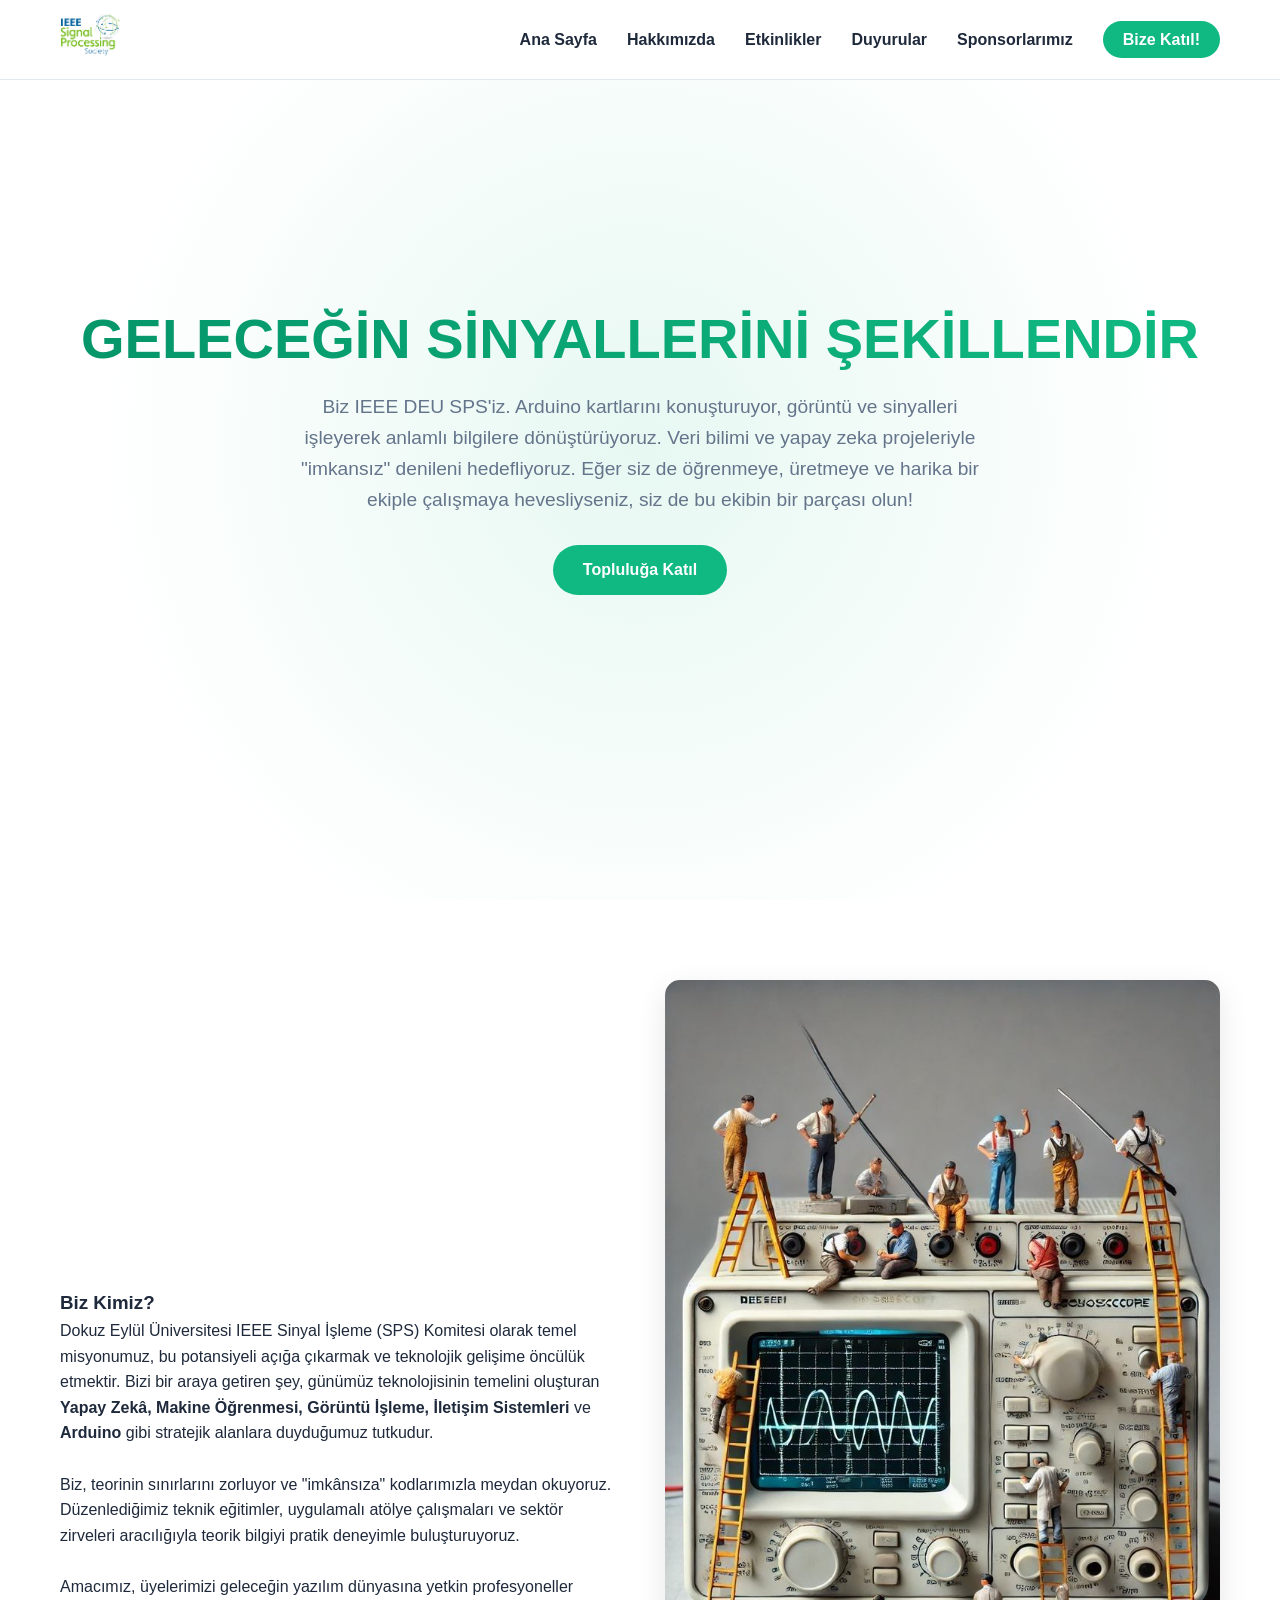
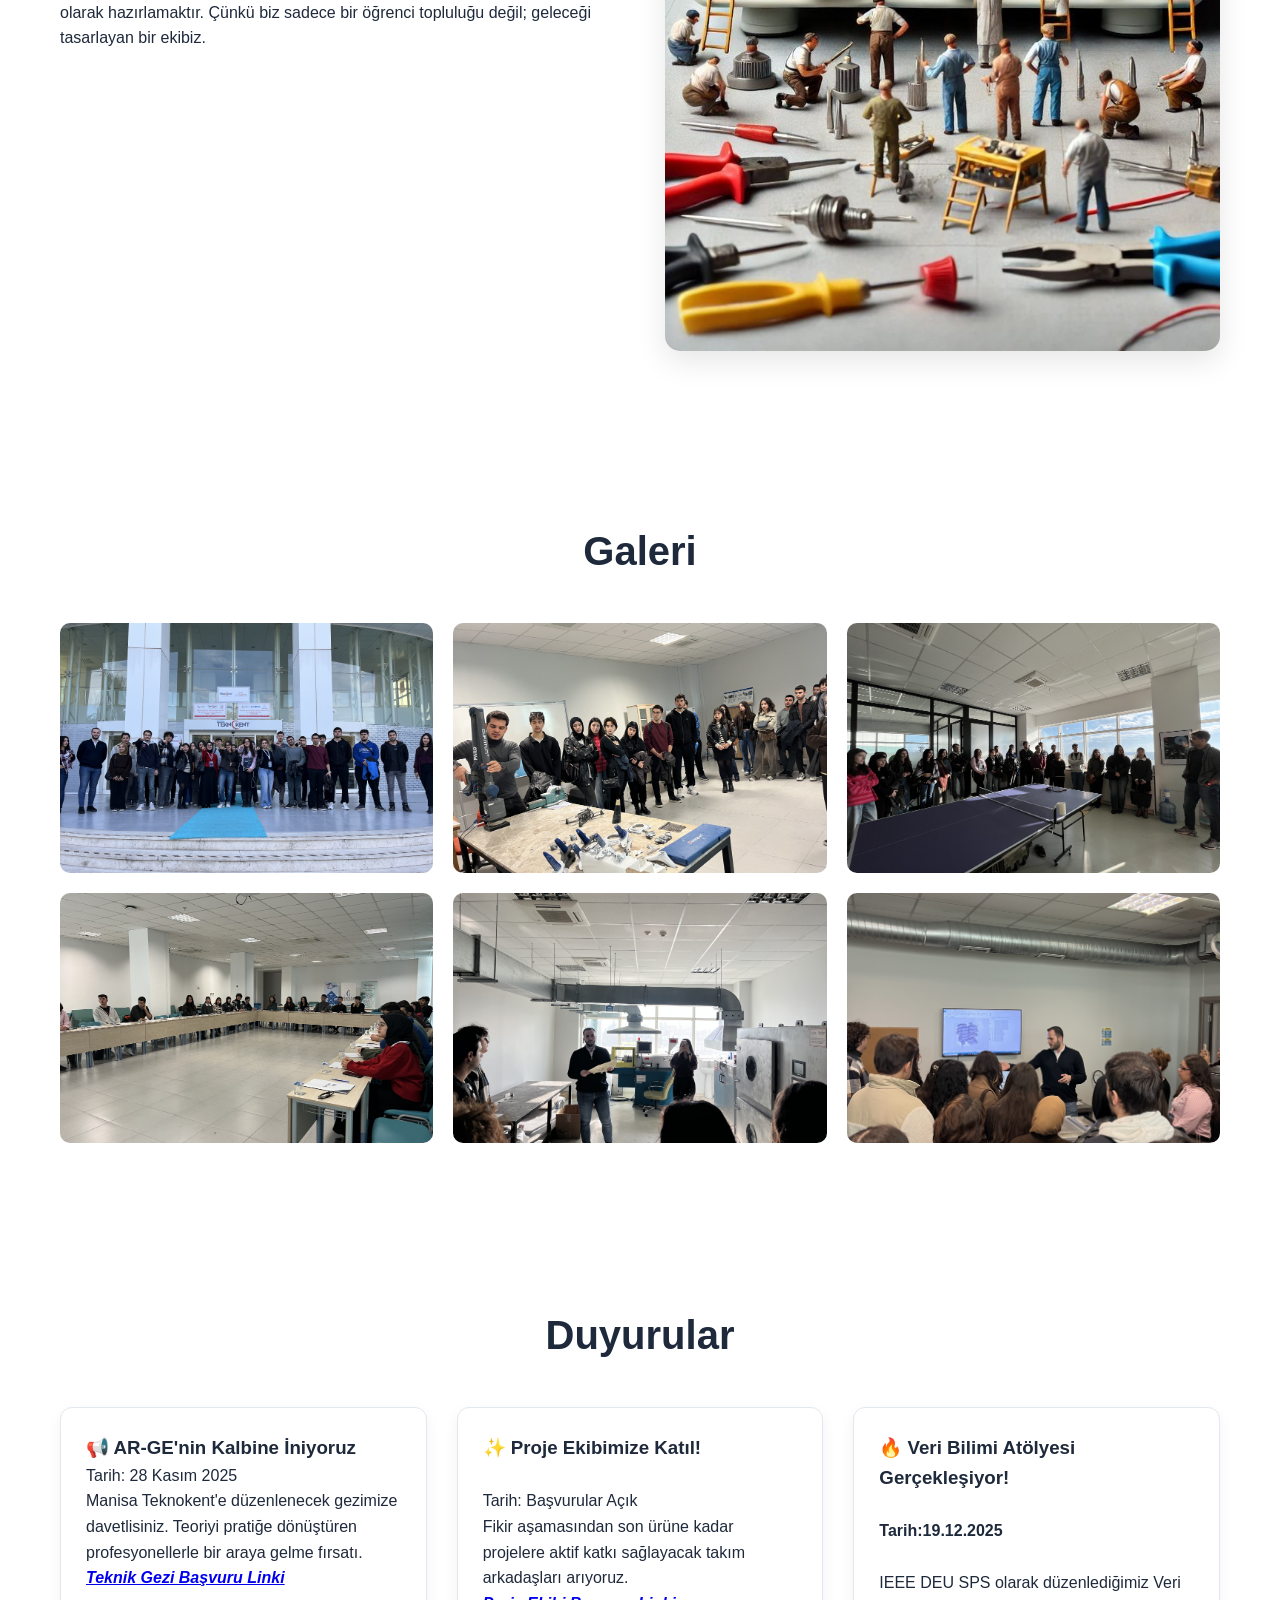
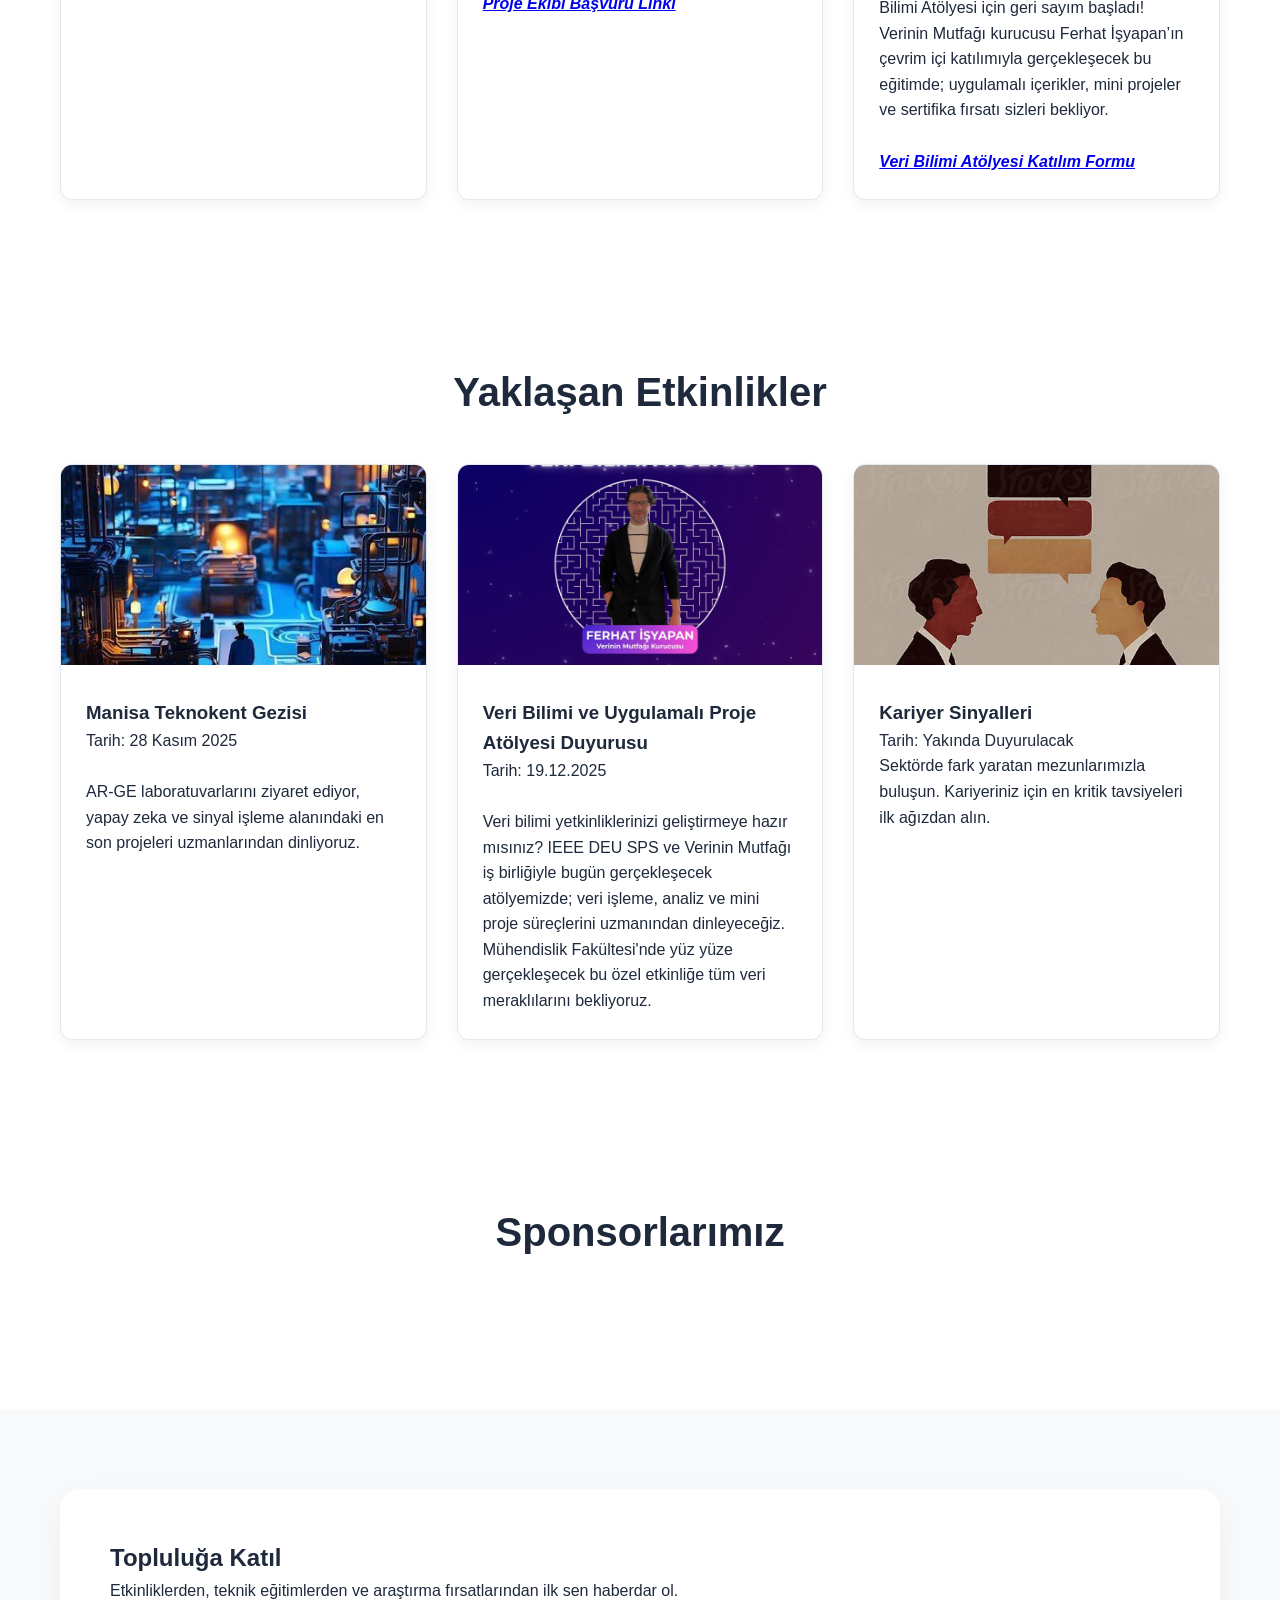
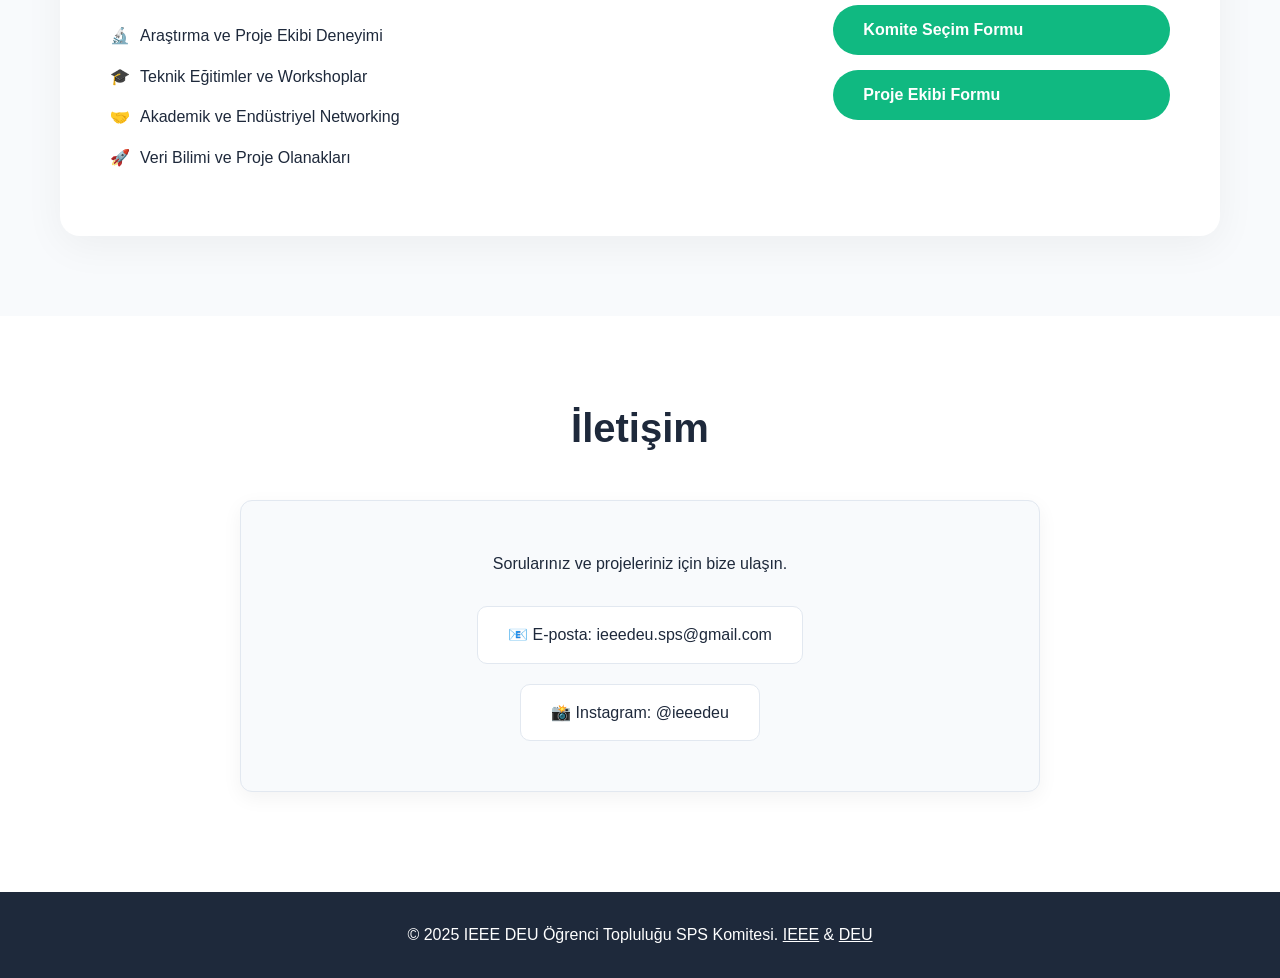
==== index.html @ 326ae69a "güncel kodlar" ====
<!DOCTYPE html>
<html lang="tr">
<head>
    <meta charset="UTF-8">
    <meta name="viewport" content="width=device-width, initial-scale=1.0">
    <title>SPS DEU ANASAYFA || Teknoloji ve Gelecek</title>
    <link rel="icon" type="image/png" href="logosps.png">
    <link rel="stylesheet" href="style.css">
    <link href="https://fonts.googleapis.com/icon?family=Material+Icons" rel="stylesheet">
</head>
<body>

    <nav class="navbar">
        <div class="container">
            <a href="#" class="logo"><img src="logosps.png" alt="SPS DEU Logo"></a>
            
            <div class="hamburger">
                <div class="bar"></div>
                <div class="bar"></div>
                <div class="bar"></div>
            </div>

            <ul class="nav-links">
                <li><a href="#">Ana Sayfa</a></li>
                <li><a href="#hakkimizda">Hakkımızda</a></li>
                <li><a href="#etkinlikler">Etkinlikler</a></li>
                <li><a href="#duyurular">Duyurular</a></li>
                <li><a href="#sponsorlar">Sponsorlarımız</a></li>
                <li><a href="#kayit" class="btn-nav">Bize Katıl!</a></li>
            </ul>
        </div>
    </nav>

    <header class="hero">
        <div class="hero-content">
            <h1>GELECEĞİN SİNYALLERİNİ ŞEKİLLENDİR</h1>
            <p>Biz IEEE DEU SPS'iz. Arduino kartlarını konuşturuyor, görüntü ve sinyalleri işleyerek anlamlı bilgilere dönüştürüyoruz. Veri bilimi ve yapay zeka projeleriyle "imkansız" denileni hedefliyoruz. Eğer siz de öğrenmeye, üretmeye ve harika bir ekiple çalışmaya hevesliyseniz, siz de bu ekibin bir parçası olun!</p>
            <a href="#kayit" class="btn btn-pulse">Topluluğa Katıl</a>
        </div>
    </header>

    <main>
        <section id="hakkimizda">
            <div class="container">
                <div class="about-grid">
                    <div class="about-text">
                        <h3>Biz Kimiz?</h3>
                        <p>Dokuz Eylül Üniversitesi IEEE Sinyal İşleme (SPS) Komitesi olarak temel misyonumuz, bu potansiyeli açığa çıkarmak ve teknolojik gelişime öncülük etmektir. Bizi bir araya getiren şey, günümüz teknolojisinin temelini oluşturan <b>Yapay Zekâ, Makine Öğrenmesi, Görüntü İşleme, İletişim Sistemleri</b> ve <b>Arduino</b> gibi stratejik alanlara duyduğumuz tutkudur.</p><br>
                        <p>Biz, teorinin sınırlarını zorluyor ve "imkânsıza" kodlarımızla meydan okuyoruz. Düzenlediğimiz teknik eğitimler, uygulamalı atölye çalışmaları ve sektör zirveleri aracılığıyla teorik bilgiyi pratik deneyimle buluşturuyoruz.</p><br>
                        <p>Amacımız, üyelerimizi geleceğin yazılım dünyasına yetkin profesyoneller olarak hazırlamaktır. Çünkü biz sadece bir öğrenci topluluğu değil; geleceği tasarlayan bir ekibiz.</p>
                    </div>
                    <div class="about-img">
                        <img src="indir.jpeg" alt="SPS DEU Ekibi">
                    </div>
                </div>
            </div>
        </section>

        <section id="galeri">
            <div class="container">
                <h2 class="section-title">Galeri</h2>
                <div class="gallery-grid">
                    <img src="3825.jpg" alt="Etkinlik 1" class="gallery-img">
                    <img src="3811.jpg" alt="Etkinlik 2" class="gallery-img">
                    <img src="3761.jpg" alt="Etkinlik 3" class="gallery-img">
                    <img src="3732.jpg" alt="Etkinlik 4" class="gallery-img">
                    <img src="3787.HEIC.jpg" alt="Etkinlik 5" class="gallery-img">
                    <img src="3780.jpg" alt="Etkinlik 6" class="gallery-img">
                </div>
            </div>
        </section>

        <div id="lightbox" class="lightbox">
            <span class="close-lightbox">&times;</span>
            <img class="lightbox-content" id="img-enlarged">
            <div id="caption"></div>
        </div>

        <section id="duyurular">
            <div class="container">
                <h2 class="section-title">Duyurular</h2>
                <div class="announcement-grid">
                    <div class="announcement-card">
                        <h3>📢 AR-GE'nin Kalbine İniyoruz</h3>
                        <p>Tarih: 28 Kasım 2025</p>
                        <p>Manisa Teknokent'e düzenlenecek gezimize davetlisiniz. Teoriyi pratiğe dönüştüren profesyonellerle bir araya gelme fırsatı.</p>
                        <a href="https://docs.google.com/forms/d/e/1FAIpQLSfmmSMbm1dV6MRlEbwskWzIGmWHbNPc1_5XLTbeXeH9MqKaLw/viewform" target="_blank"><b><i>Teknik Gezi Başvuru Linki</i></b></a>
                    </div>
                    <div class="announcement-card">
                        <h3>✨ Proje Ekibimize Katıl!</h3><br>
                        <p>Tarih: Başvurular Açık</p>
                        <p>Fikir aşamasından son ürüne kadar projelere aktif katkı sağlayacak takım arkadaşları arıyoruz.</p>
                        <a href="https://docs.google.com/forms/d/e/1FAIpQLSfc_IIa9ow2O5NBbVl6lE0l8KYxlx6VOMGoSJ3as0mjUGRgpg/viewform" target="_blank"><b><i>Proje Ekibi Başvuru Linki</i></b></a>
                    </div>
                    <div class="announcement-card">
                        <h3>🔥 Veri Bilimi Atölyesi Gerçekleşiyor!</h3><br>
                        <b><p>Tarih:19.12.2025 </p></b><br>
                        <p>IEEE DEU SPS olarak düzenlediğimiz Veri Bilimi Atölyesi için geri sayım başladı! Verinin Mutfağı kurucusu Ferhat İşyapan’ın çevrim içi katılımıyla gerçekleşecek bu eğitimde; uygulamalı içerikler, mini projeler ve sertifika fırsatı sizleri bekliyor.</p><br>
                         <a href="https://docs.google.com/forms/d/e/1FAIpQLSfxoUrrRIP0oxa-NHi8XvG-dqQemWq2tLWwk-1brYZbZkhPNA/viewform" target="_blank"><b><i>Veri Bilimi Atölyesi Katılım Formu</i></b></a>
                    </div>
                
                </div>
            </div>
        </section>

        <section id="etkinlikler">
            <div class="container">
                <h2 class="section-title">Yaklaşan Etkinlikler</h2>
                <div class="event-grid">
                    <div class="event-card">
                        <img src="ffg.jpeg" alt="Manisa Teknokent">
                        <div class="event-card-content">
                            <h3>Manisa Teknokent Gezisi</h3>
                            <p>Tarih: 28 Kasım 2025</p><br>
                            <p>AR-GE laboratuvarlarını ziyaret ediyor, yapay zeka ve sinyal işleme alanındaki en son projeleri uzmanlarından dinliyoruz.</p>
                        </div>
                    </div>
                    <div class="event-card">
                        <img src="veribilimi.jpeg"alt="R ve Python">
                        <div class="event-card-content">
                            <h3>Veri Bilimi ve Uygulamalı Proje Atölyesi Duyurusu</h3>
                            <p>Tarih: 19.12.2025</p><br>
                            <p>Veri bilimi yetkinliklerinizi geliştirmeye hazır mısınız? IEEE DEU SPS ve Verinin Mutfağı iş birliğiyle bugün gerçekleşecek atölyemizde; veri işleme, analiz ve mini proje süreçlerini uzmanından dinleyeceğiz. Mühendislik Fakültesi'nde yüz yüze gerçekleşecek bu özel etkinliğe tüm veri meraklılarını bekliyoruz.</p>
                        </div>
                    </div>
                    <div class="event-card">
                        <img src="Stocksy.jpeg" alt="Kariyer Sinyalleri">
                        <div class="event-card-content">
                            <h3>Kariyer Sinyalleri</h3>
                            <p>Tarih: Yakında Duyurulacak</p>
                            <p>Sektörde fark yaratan mezunlarımızla buluşun. Kariyeriniz için en kritik tavsiyeleri ilk ağızdan alın.</p>
                        </div>
                    </div>
                </div>
            </div>
        </section>

        <section id="sponsorlar">
            <div class="container">
                <h2 class="section-title">Sponsorlarımız</h2>
                <div class="sponsor-grid">
                    <div class="sponsor-item"><img src="" alt=""></div>
                    <div class="sponsor-item"><img src="" alt=""></div>
                    <div class="sponsor-item"><img src="d" alt=""></div>
                    <div class="sponsor-item"><img src="" alt=""></div>
                </div>
            </div>
        </section>

        <section id="kayit">
            <div class="container">
                <div class="join-wrapper">
                    <div class="join-box">
                        <div class="join-content">
                            <h2>Topluluğa Katıl</h2>
                            <p>Etkinliklerden, teknik eğitimlerden ve araştırma fırsatlarından ilk sen haberdar ol.</p>
                            <ul class="feature-list">
                                <li class="feature-item">🔬 <span>Araştırma ve Proje Ekibi Deneyimi</span></li>
                                <li class="feature-item">🎓 <span>Teknik Eğitimler ve Workshoplar</span></li>
                                <li class="feature-item">🤝 <span>Akademik ve Endüstriyel Networking</span></li>
                                <li class="feature-item">🚀 <span>Veri Bilimi ve Proje Olanakları</span></li>
                            </ul>
                        </div>
                        <div class="join-buttons">
                            <a href="https://docs.google.com/forms/d/1NPr5Lzk4UzilWIoZpJ3H9NgyfyPSfjKjYEH0gQgCPf0/viewform" target="_blank" class="btn">Komite Seçim Formu</a>
                            <a href="https://docs.google.com/forms/d/e/1FAIpQLSfc_IIa9ow2O5NBbVl6lE0l8KYxlx6VOMGoSJ3as0mjUGRgpg/viewform" target="_blank" class="btn">Proje Ekibi Formu</a>
                        </div>
                    </div>
                </div>
            </div>
        </section>

        <section id="iletisim">
            <div class="container">
                <h2 class="section-title">İletişim</h2>
                <div class="contact-wrapper">
                    <p>Sorularınız ve projeleriniz için bize ulaşın.</p>
                    <ul class="contact-links">
                        <li><a href="mailto:ieeedeu.sps@gmail.com" class="contact-link">📧 E-posta: ieeedeu.sps@gmail.com</a></li>
                        <li><a href="https://www.instagram.com/ieeedeu?igsh=NTBwazhjMjU5dTI5" target="_blank" class="contact-link">📸 Instagram: @ieeedeu</a></li>
                    </ul>
                </div>
            </div>
        </section>
    </main>

    <footer class="footer">
        <div class="container">
            <p>&copy; 2025 IEEE DEU Öğrenci Topluluğu SPS Komitesi. <a href="https://www.ieee.org" target="_blank" style="color:white;">IEEE</a> & <a href="https://www.deu.edu.tr" target="_blank" style="color:white;">DEU</a></p>
        </div>
    </footer>

    <script src="script.js" defer></script>
</body>
</html>
---- style.css ----
/* --- TEMEL AYARLAR --- */
:root {
    --sps-green: #10B981;
    --sps-green-dark: #059669;
    --bg-light: #ffffff;
    --bg-off-white: #f8fafc;
    --text-dark: #1e293b;
    --text-muted: #64748b;
    --border-light: #e2e8f0;
}

* { margin: 0; padding: 0; box-sizing: border-box; }

body {
    font-family: 'Segoe UI', sans-serif;
    line-height: 1.6;
    color: var(--text-dark);
    background-color: var(--bg-light);
    overflow-x: hidden;
}

html { scroll-behavior: smooth; }

.container {
    max-width: 1200px;
    margin: 0 auto;
    padding: 0 20px;
}

section { padding: 80px 0; }
.section-title { text-align: center; font-size: 2.5rem; margin-bottom: 40px; color: var(--text-dark); }

/* --- NAVBAR --- */
.navbar {
    position: fixed;
    width: 100%;
    top: 0;
    z-index: 1000;
    background: rgba(255, 255, 255, 0.95);
    backdrop-filter: blur(10px);
    border-bottom: 1px solid var(--border-light);
    height: 80px;
    display: flex;
    align-items: center;
}

.navbar .container {
    display: flex;
    justify-content: space-between;
    align-items: center;
    width: 100%;
}

.navbar .logo img { height: 60px; width: auto; }

.nav-links {
    list-style: none;
    display: flex;
    align-items: center;
    gap: 30px;
}

.nav-links a {
    text-decoration: none;
    color: var(--text-dark);
    font-weight: 600;
    transition: color 0.3s;
}

.nav-links a:hover { color: var(--sps-green); }

.btn-nav {
    background: var(--sps-green);
    color: white !important;
    padding: 10px 20px;
    border-radius: 25px;
}

.btn-nav:hover { background: var(--sps-green-dark); }

.btn {
    background: var(--sps-green);
    color: white;
    padding: 12px 30px;
    border-radius: 50px;
    text-decoration: none;
    display: inline-block;
    font-weight: bold;
    transition: transform 0.3s;
}
.btn:hover { transform: translateY(-3px); background: var(--sps-green-dark); }

/* --- HERO SECTION --- */
.hero {
    height: 100vh;
    display: flex;
    align-items: center;
    justify-content: center;
    text-align: center;
    padding: 0 20px;
    background: radial-gradient(circle at center, rgba(16,185,129,0.1) 0%, transparent 70%);
    margin-top: 0;
}

.hero h1 {
    font-size: 3.5rem;
    line-height: 1.2;
    margin-bottom: 20px;
    background: linear-gradient(to right, var(--sps-green-dark), var(--sps-green));
    -webkit-background-clip: text;
    -webkit-text-fill-color: transparent;
}

.hero p { max-width: 700px; margin: 0 auto 30px; font-size: 1.2rem; color: var(--text-muted); }

.btn-pulse { animation: pulse 2s infinite; }
@keyframes pulse {
    0% { box-shadow: 0 0 0 0 rgba(16, 185, 129, 0.7); }
    70% { box-shadow: 0 0 0 15px rgba(16, 185, 129, 0); }
    100% { box-shadow: 0 0 0 0 rgba(16, 185, 129, 0); }
}

/* --- GRIDS --- */
.about-grid { display: grid; grid-template-columns: 1fr 1fr; gap: 50px; align-items: center; }
.about-img img { width: 100%; border-radius: 15px; box-shadow: 0 10px 30px rgba(0,0,0,0.1); }

.gallery-grid { display: grid; grid-template-columns: repeat(3, 1fr); gap: 20px; }
.gallery-grid img { width: 100%; height: 250px; object-fit: cover; border-radius: 10px; transition: transform 0.3s; cursor: pointer; }
.gallery-grid img:hover { transform: scale(1.05); }

.announcement-grid, .event-grid { display: grid; grid-template-columns: repeat(auto-fit, minmax(300px, 1fr)); gap: 30px; }

.event-card, .announcement-card {
    background: white;
    border-radius: 12px;
    overflow: hidden;
    box-shadow: 0 5px 15px rgba(0,0,0,0.05);
    border: 1px solid var(--border-light);
}
.event-card img { width: 100%; height: 200px; object-fit: cover; }
.event-card-content, .announcement-card { padding: 25px; }

/* --- SPONSORLAR --- */
.sponsor-grid {
    display: grid;
    grid-template-columns: repeat(auto-fit, minmax(150px, 1fr));
    gap: 40px;
    align-items: center;
    justify-items: center;
}
.sponsor-item img {
    max-width: 140px;
    height: auto;
    filter: grayscale(100%);
    opacity: 0.6;
    transition: 0.3s;
}
.sponsor-item img:hover {
    filter: grayscale(0%);
    opacity: 1;
    transform: scale(1.1);
}

/* --- LIGHTBOX --- */
.lightbox {
    display: none;
    position: fixed;
    z-index: 2000;
    padding-top: 100px;
    left: 0;
    top: 0;
    width: 100%;
    height: 100%;
    overflow: auto;
    background-color: rgba(0,0,0,0.9);
}
.lightbox-content {
    margin: auto;
    display: block;
    max-width: 80%;
    max-height: 70vh;
    border-radius: 10px;
}
.close-lightbox {
    position: absolute;
    top: 40px;
    right: 35px;
    color: #f1f1f1;
    font-size: 40px;
    font-weight: bold;
    cursor: pointer;
}

/* --- KAYIT BÖLÜMÜ --- */
#kayit { background: var(--bg-off-white); }
.join-box {
    display: flex;
    background: white;
    padding: 50px;
    border-radius: 20px;
    gap: 50px;
    box-shadow: 0 10px 40px rgba(0,0,0,0.05);
}
.join-content { flex: 2; }
.join-buttons { flex: 1; display: flex; flex-direction: column; gap: 15px; justify-content: center; }
.feature-list { list-style: none; margin-top: 20px; }
.feature-item { margin-bottom: 15px; display: flex; align-items: center; gap: 10px; }

/* --- İLETİŞİM --- */
#iletisim { background-color: var(--bg-light); padding-bottom: 100px; }
.contact-wrapper {
    max-width: 800px;
    margin: 0 auto;
    text-align: center;
    background: var(--bg-off-white);
    padding: 50px;
    border-radius: 12px;
    border: 1px solid var(--border-light);
    box-shadow: 0 6px 20px rgba(0,0,0,0.05);
    display: flex;
    flex-direction: column;
    align-items: center;
    gap: 30px;
}
.contact-links {
    list-style: none;
    padding: 0;
    width: 100%;
    display: flex;
    flex-direction: column;
    gap: 20px;
    align-items: center;
}
.contact-link {
    background: white;
    padding: 15px 30px;
    border-radius: 10px;
    border: 1px solid var(--border-light);
    text-decoration: none;
    color: var(--text-dark);
    width: 100%;
    max-width: 400px;
    transition: 0.3s;
    font-weight: 500;
    display: flex;
    align-items: center;
    justify-content: center;
    gap: 10px;
}
.contact-link:hover {
    transform: translateY(-5px);
    border-color: var(--sps-green);
    box-shadow: 0 4px 15px rgba(16, 185, 129, 0.15);
    color: var(--sps-green);
}

.footer { text-align: center; padding: 30px; background: var(--text-dark); color: white; }

/* --- MOBİL DÜZELTME --- */
.hamburger { display: none; cursor: pointer; z-index: 2000; }
.bar { width: 25px; height: 3px; background: var(--text-dark); margin: 5px; transition: 0.3s; }

@media screen and (max-width: 900px) {
    .navbar .logo img { height: 40px; }
    .hamburger { display: block; position: absolute; right: 20px; top: 25px; }
    .navbar .nav-links {
        position: fixed;
        background-color: #ffffff;
        height: 100vh;
        width: 100%;
        top: 0;
        left: -100%;
        flex-direction: column;
        justify-content: center;
        transition: 0.3s ease-in-out;
    }
    .navbar .nav-links.active { left: 0; }
    .hero h1 { font-size: 2rem; }
    .about-grid, .join-box, .gallery-grid { grid-template-columns: 1fr; }
    .sponsor-grid { grid-template-columns: repeat(2, 1fr); }
}
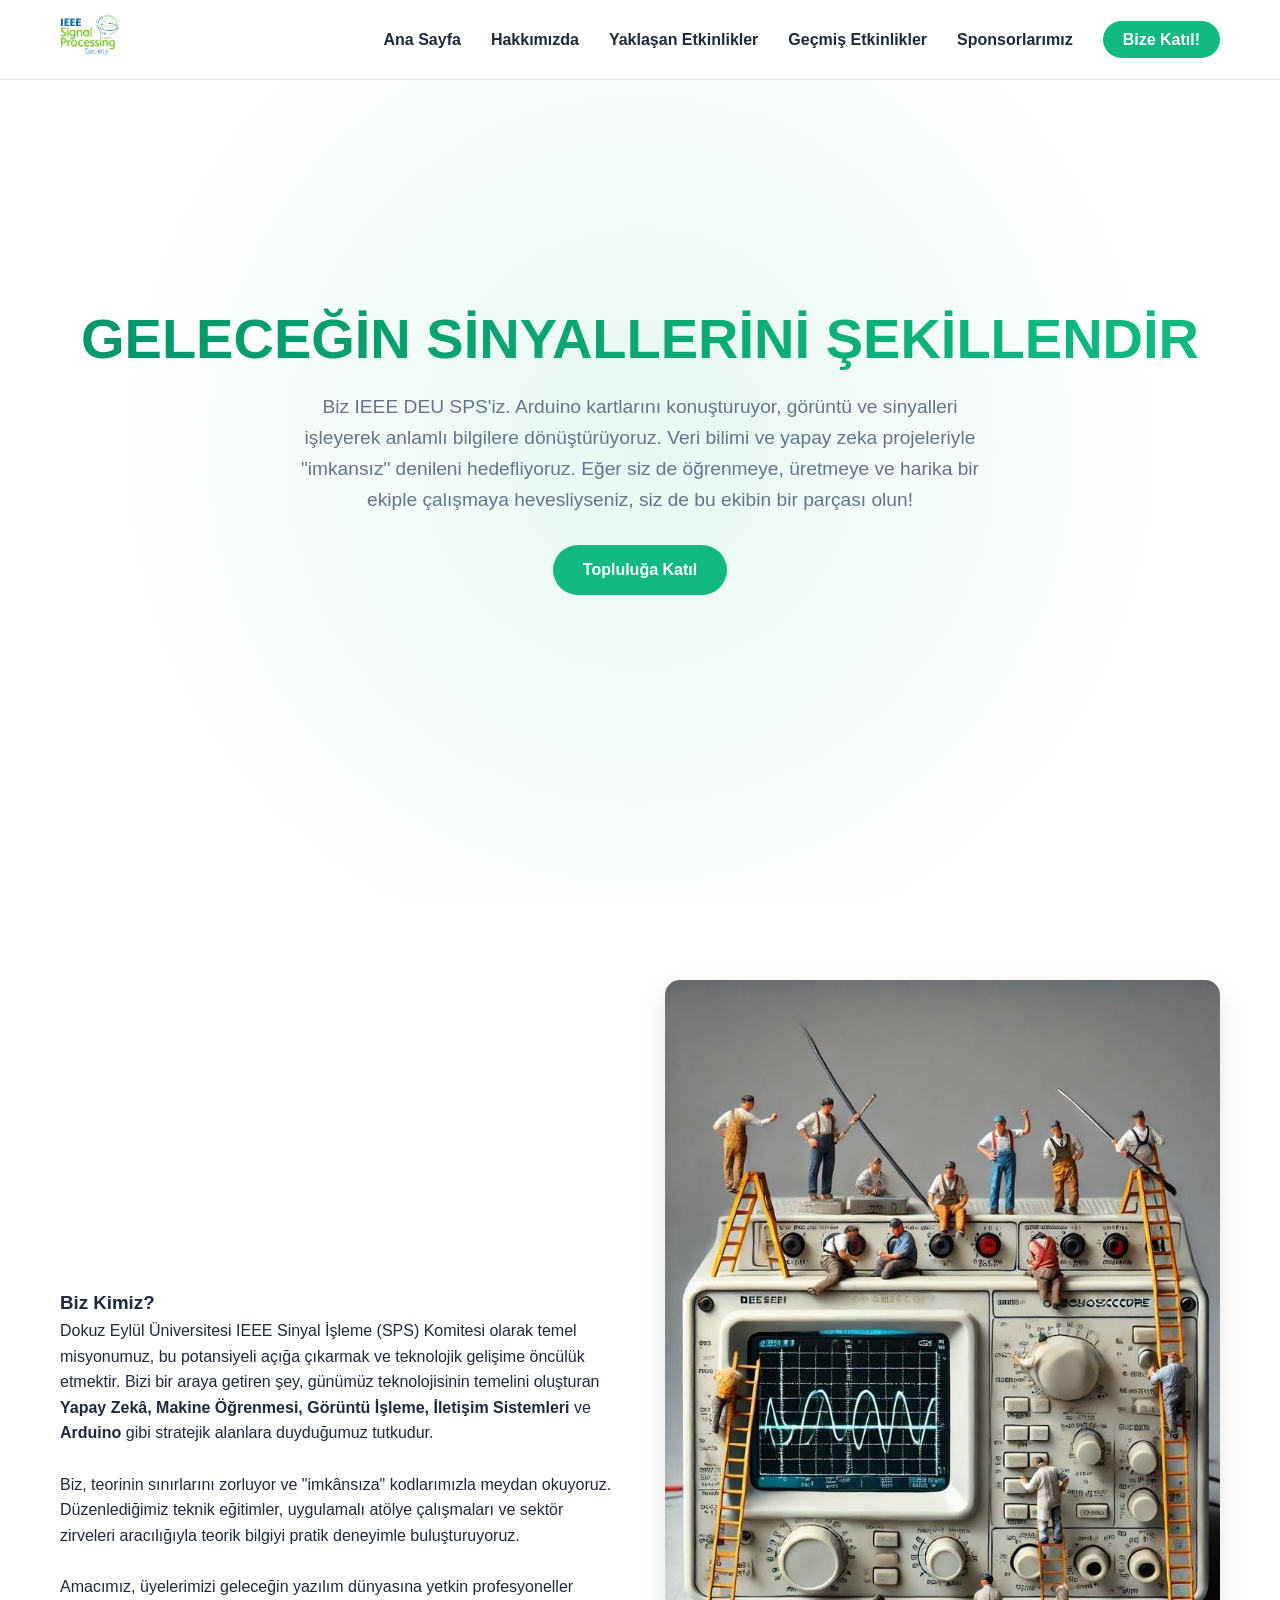
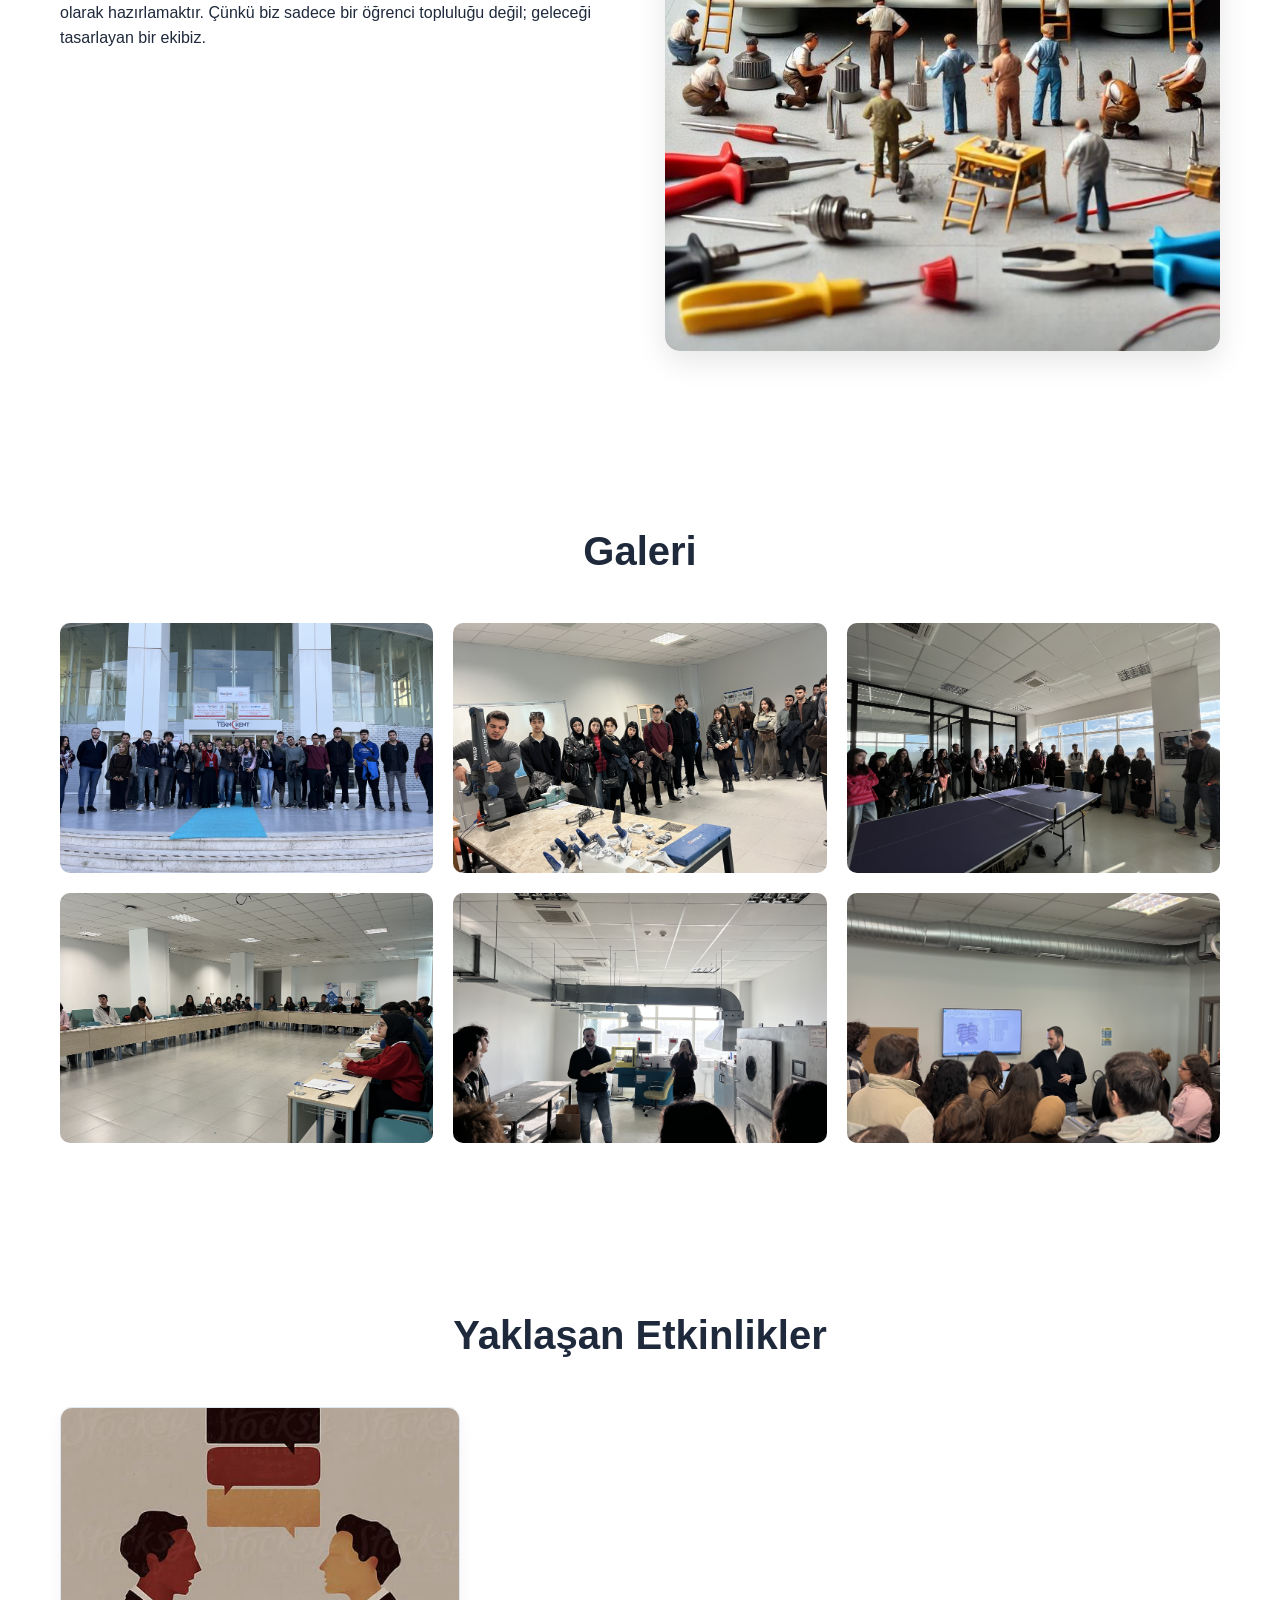
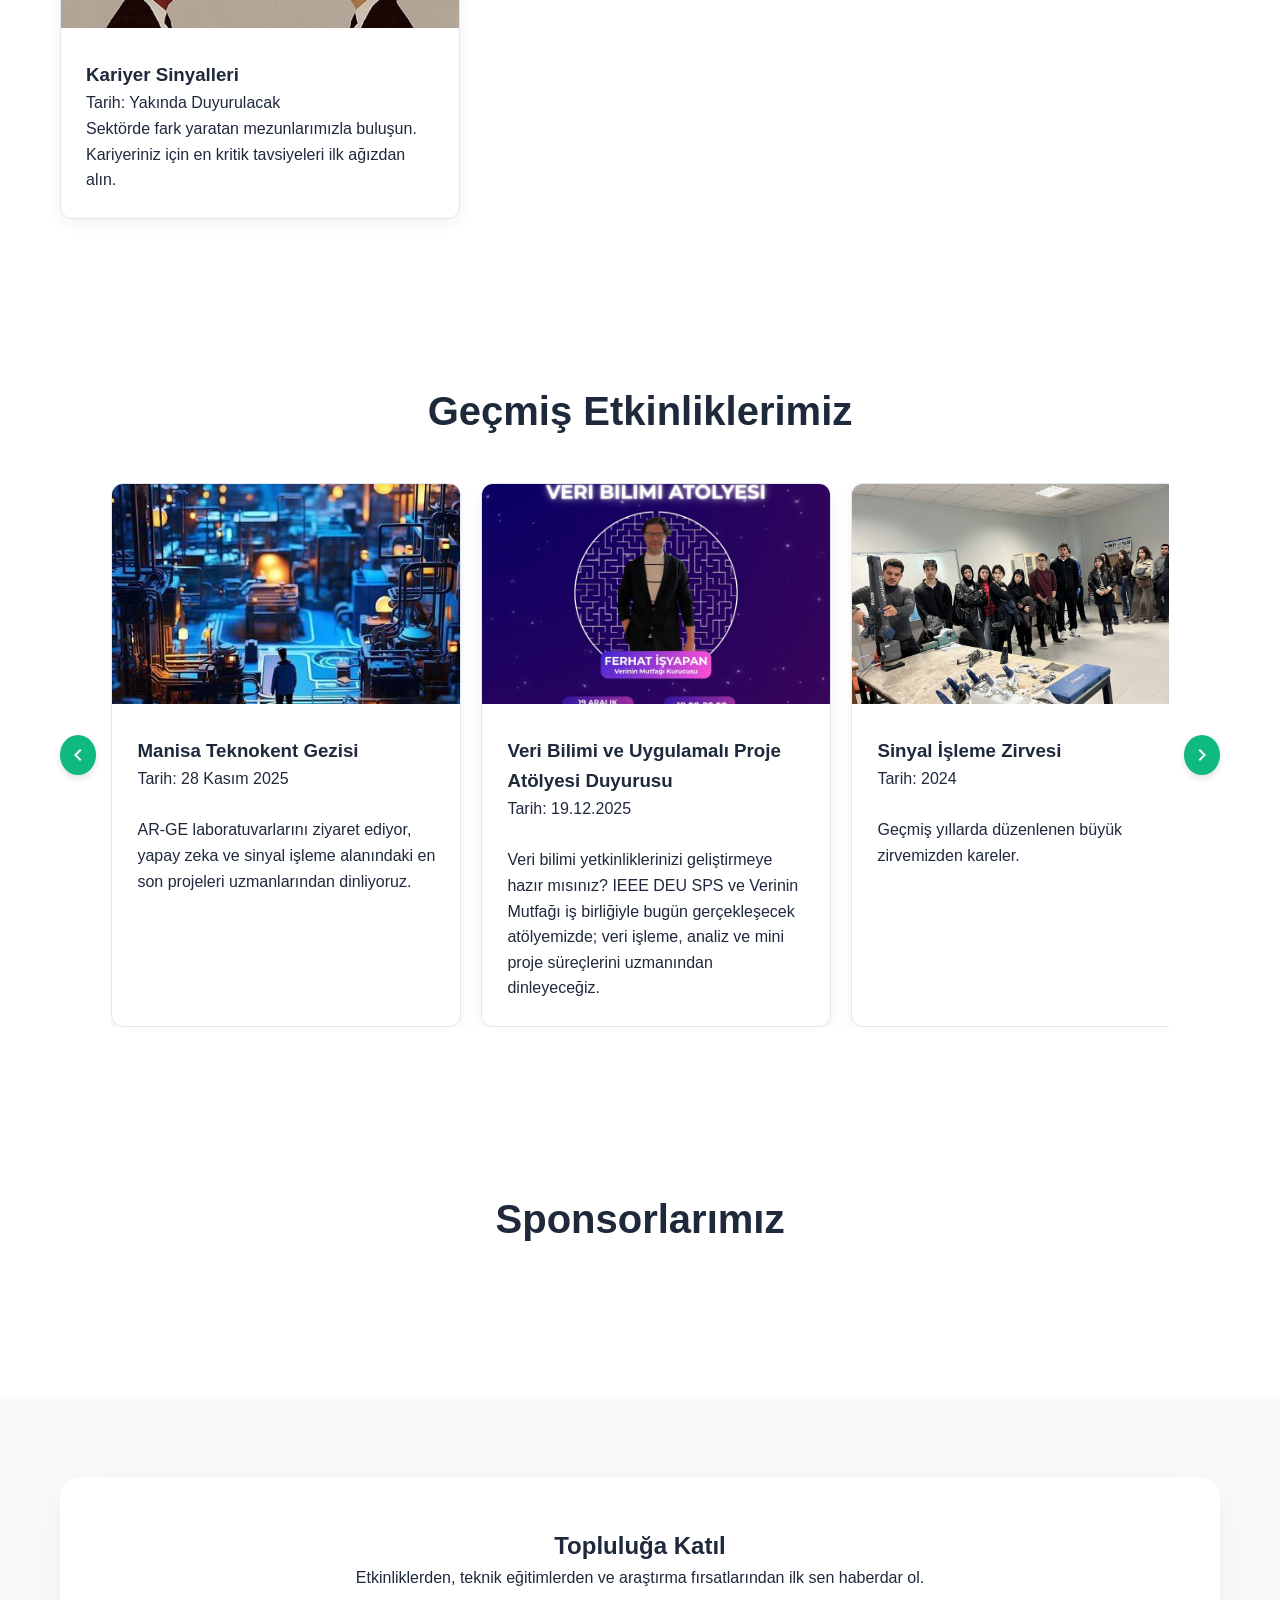
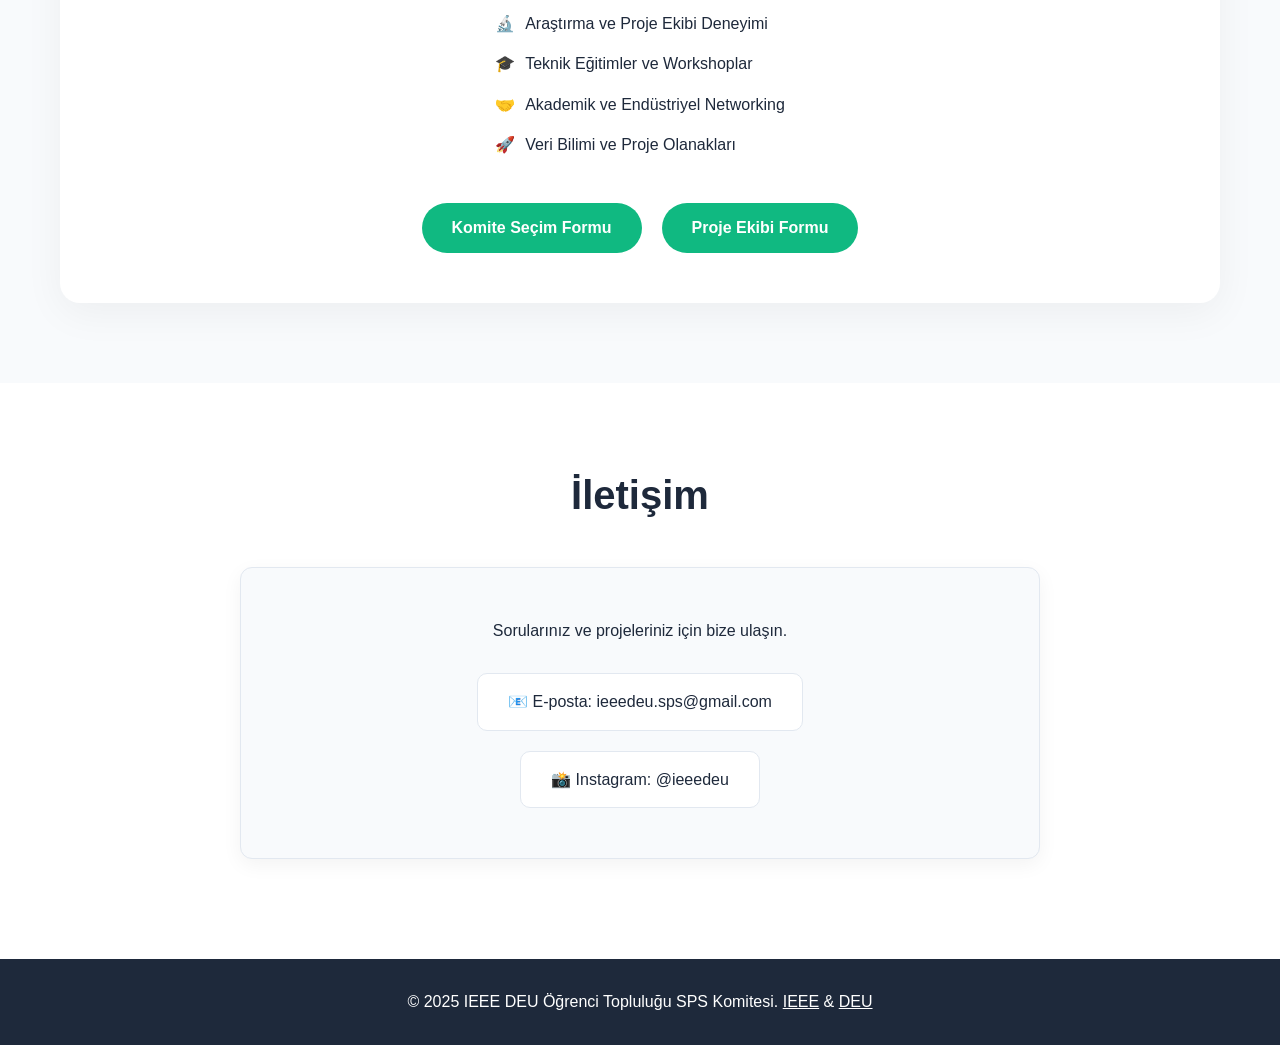
==== commit 4f35c10d: "güncel hali" ====
--- a/index.html
+++ b/index.html
@@ -1,5 +1,6 @@
 <!DOCTYPE html>
 <html lang="tr">
+
 <head>
     <meta charset="UTF-8">
     <meta name="viewport" content="width=device-width, initial-scale=1.0">
@@ -8,12 +9,13 @@
     <link rel="stylesheet" href="style.css">
     <link href="https://fonts.googleapis.com/icon?family=Material+Icons" rel="stylesheet">
 </head>
+
 <body>
 
     <nav class="navbar">
         <div class="container">
             <a href="#" class="logo"><img src="logosps.png" alt="SPS DEU Logo"></a>
-            
+
             <div class="hamburger">
                 <div class="bar"></div>
                 <div class="bar"></div>
@@ -23,8 +25,8 @@
             <ul class="nav-links">
                 <li><a href="#">Ana Sayfa</a></li>
                 <li><a href="#hakkimizda">Hakkımızda</a></li>
-                <li><a href="#etkinlikler">Etkinlikler</a></li>
-                <li><a href="#duyurular">Duyurular</a></li>
+                <li><a href="#upcoming-events">Yaklaşan Etkinlikler</a></li>
+                <li><a href="#past-events">Geçmiş Etkinlikler</a></li>
                 <li><a href="#sponsorlar">Sponsorlarımız</a></li>
                 <li><a href="#kayit" class="btn-nav">Bize Katıl!</a></li>
             </ul>
@@ -34,7 +36,9 @@
     <header class="hero">
         <div class="hero-content">
             <h1>GELECEĞİN SİNYALLERİNİ ŞEKİLLENDİR</h1>
-            <p>Biz IEEE DEU SPS'iz. Arduino kartlarını konuşturuyor, görüntü ve sinyalleri işleyerek anlamlı bilgilere dönüştürüyoruz. Veri bilimi ve yapay zeka projeleriyle "imkansız" denileni hedefliyoruz. Eğer siz de öğrenmeye, üretmeye ve harika bir ekiple çalışmaya hevesliyseniz, siz de bu ekibin bir parçası olun!</p>
+            <p>Biz IEEE DEU SPS'iz. Arduino kartlarını konuşturuyor, görüntü ve sinyalleri işleyerek anlamlı bilgilere
+                dönüştürüyoruz. Veri bilimi ve yapay zeka projeleriyle "imkansız" denileni hedefliyoruz. Eğer siz de
+                öğrenmeye, üretmeye ve harika bir ekiple çalışmaya hevesliyseniz, siz de bu ekibin bir parçası olun!</p>
             <a href="#kayit" class="btn btn-pulse">Topluluğa Katıl</a>
         </div>
     </header>
@@ -45,9 +49,16 @@
                 <div class="about-grid">
                     <div class="about-text">
                         <h3>Biz Kimiz?</h3>
-                        <p>Dokuz Eylül Üniversitesi IEEE Sinyal İşleme (SPS) Komitesi olarak temel misyonumuz, bu potansiyeli açığa çıkarmak ve teknolojik gelişime öncülük etmektir. Bizi bir araya getiren şey, günümüz teknolojisinin temelini oluşturan <b>Yapay Zekâ, Makine Öğrenmesi, Görüntü İşleme, İletişim Sistemleri</b> ve <b>Arduino</b> gibi stratejik alanlara duyduğumuz tutkudur.</p><br>
-                        <p>Biz, teorinin sınırlarını zorluyor ve "imkânsıza" kodlarımızla meydan okuyoruz. Düzenlediğimiz teknik eğitimler, uygulamalı atölye çalışmaları ve sektör zirveleri aracılığıyla teorik bilgiyi pratik deneyimle buluşturuyoruz.</p><br>
-                        <p>Amacımız, üyelerimizi geleceğin yazılım dünyasına yetkin profesyoneller olarak hazırlamaktır. Çünkü biz sadece bir öğrenci topluluğu değil; geleceği tasarlayan bir ekibiz.</p>
+                        <p>Dokuz Eylül Üniversitesi IEEE Sinyal İşleme (SPS) Komitesi olarak temel misyonumuz, bu
+                            potansiyeli açığa çıkarmak ve teknolojik gelişime öncülük etmektir. Bizi bir araya getiren
+                            şey, günümüz teknolojisinin temelini oluşturan <b>Yapay Zekâ, Makine Öğrenmesi, Görüntü
+                                İşleme, İletişim Sistemleri</b> ve <b>Arduino</b> gibi stratejik alanlara duyduğumuz
+                            tutkudur.</p><br>
+                        <p>Biz, teorinin sınırlarını zorluyor ve "imkânsıza" kodlarımızla meydan okuyoruz.
+                            Düzenlediğimiz teknik eğitimler, uygulamalı atölye çalışmaları ve sektör zirveleri
+                            aracılığıyla teorik bilgiyi pratik deneyimle buluşturuyoruz.</p><br>
+                        <p>Amacımız, üyelerimizi geleceğin yazılım dünyasına yetkin profesyoneller olarak hazırlamaktır.
+                            Çünkü biz sadece bir öğrenci topluluğu değil; geleceği tasarlayan bir ekibiz.</p>
                     </div>
                     <div class="about-img">
                         <img src="indir.jpeg" alt="SPS DEU Ekibi">
@@ -76,61 +87,72 @@
             <div id="caption"></div>
         </div>
 
-        <section id="duyurular">
-            <div class="container">
-                <h2 class="section-title">Duyurular</h2>
-                <div class="announcement-grid">
-                    <div class="announcement-card">
-                        <h3>📢 AR-GE'nin Kalbine İniyoruz</h3>
-                        <p>Tarih: 28 Kasım 2025</p>
-                        <p>Manisa Teknokent'e düzenlenecek gezimize davetlisiniz. Teoriyi pratiğe dönüştüren profesyonellerle bir araya gelme fırsatı.</p>
-                        <a href="https://docs.google.com/forms/d/e/1FAIpQLSfmmSMbm1dV6MRlEbwskWzIGmWHbNPc1_5XLTbeXeH9MqKaLw/viewform" target="_blank"><b><i>Teknik Gezi Başvuru Linki</i></b></a>
-                    </div>
-                    <div class="announcement-card">
-                        <h3>✨ Proje Ekibimize Katıl!</h3><br>
-                        <p>Tarih: Başvurular Açık</p>
-                        <p>Fikir aşamasından son ürüne kadar projelere aktif katkı sağlayacak takım arkadaşları arıyoruz.</p>
-                        <a href="https://docs.google.com/forms/d/e/1FAIpQLSfc_IIa9ow2O5NBbVl6lE0l8KYxlx6VOMGoSJ3as0mjUGRgpg/viewform" target="_blank"><b><i>Proje Ekibi Başvuru Linki</i></b></a>
-                    </div>
-                    <div class="announcement-card">
-                        <h3>🔥 Veri Bilimi Atölyesi Gerçekleşiyor!</h3><br>
-                        <b><p>Tarih:19.12.2025 </p></b><br>
-                        <p>IEEE DEU SPS olarak düzenlediğimiz Veri Bilimi Atölyesi için geri sayım başladı! Verinin Mutfağı kurucusu Ferhat İşyapan’ın çevrim içi katılımıyla gerçekleşecek bu eğitimde; uygulamalı içerikler, mini projeler ve sertifika fırsatı sizleri bekliyor.</p><br>
-                         <a href="https://docs.google.com/forms/d/e/1FAIpQLSfxoUrrRIP0oxa-NHi8XvG-dqQemWq2tLWwk-1brYZbZkhPNA/viewform" target="_blank"><b><i>Veri Bilimi Atölyesi Katılım Formu</i></b></a>
-                    </div>
-                
-                </div>
-            </div>
-        </section>
-
-        <section id="etkinlikler">
+        <section id="upcoming-events">
             <div class="container">
                 <h2 class="section-title">Yaklaşan Etkinlikler</h2>
                 <div class="event-grid">
-                    <div class="event-card">
-                        <img src="ffg.jpeg" alt="Manisa Teknokent">
-                        <div class="event-card-content">
-                            <h3>Manisa Teknokent Gezisi</h3>
-                            <p>Tarih: 28 Kasım 2025</p><br>
-                            <p>AR-GE laboratuvarlarını ziyaret ediyor, yapay zeka ve sinyal işleme alanındaki en son projeleri uzmanlarından dinliyoruz.</p>
-                        </div>
-                    </div>
-                    <div class="event-card">
-                        <img src="veribilimi.jpeg"alt="R ve Python">
-                        <div class="event-card-content">
-                            <h3>Veri Bilimi ve Uygulamalı Proje Atölyesi Duyurusu</h3>
-                            <p>Tarih: 19.12.2025</p><br>
-                            <p>Veri bilimi yetkinliklerinizi geliştirmeye hazır mısınız? IEEE DEU SPS ve Verinin Mutfağı iş birliğiyle bugün gerçekleşecek atölyemizde; veri işleme, analiz ve mini proje süreçlerini uzmanından dinleyeceğiz. Mühendislik Fakültesi'nde yüz yüze gerçekleşecek bu özel etkinliğe tüm veri meraklılarını bekliyoruz.</p>
-                        </div>
-                    </div>
+                    <!-- Example Upcoming Event -->
                     <div class="event-card">
                         <img src="Stocksy.jpeg" alt="Kariyer Sinyalleri">
                         <div class="event-card-content">
                             <h3>Kariyer Sinyalleri</h3>
                             <p>Tarih: Yakında Duyurulacak</p>
-                            <p>Sektörde fark yaratan mezunlarımızla buluşun. Kariyeriniz için en kritik tavsiyeleri ilk ağızdan alın.</p>
-                        </div>
-                    </div>
+                            <p>Sektörde fark yaratan mezunlarımızla buluşun. Kariyeriniz için en kritik tavsiyeleri ilk
+                                ağızdan alın.</p>
+                        </div>
+                    </div>
+                </div>
+            </div>
+        </section>
+
+        <section id="past-events">
+            <div class="container">
+                <h2 class="section-title">Geçmiş Etkinliklerimiz</h2>
+                <div class="slider-wrapper">
+                    <button class="slider-btn prev-btn"><i class="material-icons">chevron_left</i></button>
+                    <div class="slider-container">
+                        <div class="slider-track">
+                            <div class="event-card">
+                                <img src="ffg.jpeg" alt="Manisa Teknokent">
+                                <div class="event-card-content">
+                                    <h3>Manisa Teknokent Gezisi</h3>
+                                    <p>Tarih: 28 Kasım 2025</p><br>
+                                    <p>AR-GE laboratuvarlarını ziyaret ediyor, yapay zeka ve sinyal işleme alanındaki en
+                                        son
+                                        projeleri uzmanlarından dinliyoruz.</p>
+                                </div>
+                            </div>
+                            <div class="event-card">
+                                <img src="veribilimi.jpeg" alt="R ve Python">
+                                <div class="event-card-content">
+                                    <h3>Veri Bilimi ve Uygulamalı Proje Atölyesi Duyurusu</h3>
+                                    <p>Tarih: 19.12.2025</p><br>
+                                    <p>Veri bilimi yetkinliklerinizi geliştirmeye hazır mısınız? IEEE DEU SPS ve Verinin
+                                        Mutfağı
+                                        iş birliğiyle bugün gerçekleşecek atölyemizde; veri işleme, analiz ve mini proje
+                                        süreçlerini uzmanından dinleyeceğiz.</p>
+                                </div>
+                            </div>
+                            <!-- More past events can be added here -->
+                            <div class="event-card">
+                                <img src="3811.jpg" alt="Eski Etkinlik">
+                                <div class="event-card-content">
+                                    <h3>Sinyal İşleme Zirvesi</h3>
+                                    <p>Tarih: 2024</p><br>
+                                    <p>Geçmiş yıllarda düzenlenen büyük zirvemizden kareler.</p>
+                                </div>
+                            </div>
+                            <div class="event-card">
+                                <img src="3825.jpg" alt="Eski Etkinlik 2">
+                                <div class="event-card-content">
+                                    <h3>Tanışma Toplantısı</h3>
+                                    <p>Tarih: 2024</p><br>
+                                    <p>Yeni üyelerimizle kaynaşma etkinliği.</p>
+                                </div>
+                            </div>
+                        </div>
+                    </div>
+                    <button class="slider-btn next-btn"><i class="material-icons">chevron_right</i></button>
                 </div>
             </div>
         </section>
@@ -162,8 +184,10 @@
                             </ul>
                         </div>
                         <div class="join-buttons">
-                            <a href="https://docs.google.com/forms/d/1NPr5Lzk4UzilWIoZpJ3H9NgyfyPSfjKjYEH0gQgCPf0/viewform" target="_blank" class="btn">Komite Seçim Formu</a>
-                            <a href="https://docs.google.com/forms/d/e/1FAIpQLSfc_IIa9ow2O5NBbVl6lE0l8KYxlx6VOMGoSJ3as0mjUGRgpg/viewform" target="_blank" class="btn">Proje Ekibi Formu</a>
+                            <a href="https://docs.google.com/forms/d/1NPr5Lzk4UzilWIoZpJ3H9NgyfyPSfjKjYEH0gQgCPf0/viewform"
+                                target="_blank" class="btn">Komite Seçim Formu</a>
+                            <a href="https://docs.google.com/forms/d/e/1FAIpQLSfc_IIa9ow2O5NBbVl6lE0l8KYxlx6VOMGoSJ3as0mjUGRgpg/viewform"
+                                target="_blank" class="btn">Proje Ekibi Formu</a>
                         </div>
                     </div>
                 </div>
@@ -176,8 +200,10 @@
                 <div class="contact-wrapper">
                     <p>Sorularınız ve projeleriniz için bize ulaşın.</p>
                     <ul class="contact-links">
-                        <li><a href="mailto:ieeedeu.sps@gmail.com" class="contact-link">📧 E-posta: ieeedeu.sps@gmail.com</a></li>
-                        <li><a href="https://www.instagram.com/ieeedeu?igsh=NTBwazhjMjU5dTI5" target="_blank" class="contact-link">📸 Instagram: @ieeedeu</a></li>
+                        <li><a href="mailto:ieeedeu.sps@gmail.com" class="contact-link">📧 E-posta:
+                                ieeedeu.sps@gmail.com</a></li>
+                        <li><a href="https://www.instagram.com/ieeedeu?igsh=NTBwazhjMjU5dTI5" target="_blank"
+                                class="contact-link">📸 Instagram: @ieeedeu</a></li>
                     </ul>
                 </div>
             </div>
@@ -186,10 +212,13 @@
 
     <footer class="footer">
         <div class="container">
-            <p>&copy; 2025 IEEE DEU Öğrenci Topluluğu SPS Komitesi. <a href="https://www.ieee.org" target="_blank" style="color:white;">IEEE</a> & <a href="https://www.deu.edu.tr" target="_blank" style="color:white;">DEU</a></p>
+            <p>&copy; 2025 IEEE DEU Öğrenci Topluluğu SPS Komitesi. <a href="https://www.ieee.org" target="_blank"
+                    style="color:white;">IEEE</a> & <a href="https://www.deu.edu.tr" target="_blank"
+                    style="color:white;">DEU</a></p>
         </div>
     </footer>
 
     <script src="script.js" defer></script>
 </body>
+
 </html>
--- a/style.css
+++ b/style.css
@@ -9,7 +9,11 @@
     --border-light: #e2e8f0;
 }
 
-* { margin: 0; padding: 0; box-sizing: border-box; }
+* {
+    margin: 0;
+    padding: 0;
+    box-sizing: border-box;
+}
 
 body {
     font-family: 'Segoe UI', sans-serif;
@@ -19,7 +23,9 @@
     overflow-x: hidden;
 }
 
-html { scroll-behavior: smooth; }
+html {
+    scroll-behavior: smooth;
+}
 
 .container {
     max-width: 1200px;
@@ -27,8 +33,16 @@
     padding: 0 20px;
 }
 
-section { padding: 80px 0; }
-.section-title { text-align: center; font-size: 2.5rem; margin-bottom: 40px; color: var(--text-dark); }
+section {
+    padding: 80px 0;
+}
+
+.section-title {
+    text-align: center;
+    font-size: 2.5rem;
+    margin-bottom: 40px;
+    color: var(--text-dark);
+}
 
 /* --- NAVBAR --- */
 .navbar {
@@ -51,7 +65,10 @@
     width: 100%;
 }
 
-.navbar .logo img { height: 60px; width: auto; }
+.navbar .logo img {
+    height: 60px;
+    width: auto;
+}
 
 .nav-links {
     list-style: none;
@@ -67,7 +84,9 @@
     transition: color 0.3s;
 }
 
-.nav-links a:hover { color: var(--sps-green); }
+.nav-links a:hover {
+    color: var(--sps-green);
+}
 
 .btn-nav {
     background: var(--sps-green);
@@ -76,7 +95,9 @@
     border-radius: 25px;
 }
 
-.btn-nav:hover { background: var(--sps-green-dark); }
+.btn-nav:hover {
+    background: var(--sps-green-dark);
+}
 
 .btn {
     background: var(--sps-green);
@@ -88,7 +109,11 @@
     font-weight: bold;
     transition: transform 0.3s;
 }
-.btn:hover { transform: translateY(-3px); background: var(--sps-green-dark); }
+
+.btn:hover {
+    transform: translateY(-3px);
+    background: var(--sps-green-dark);
+}
 
 /* --- HERO SECTION --- */
 .hero {
@@ -98,7 +123,7 @@
     justify-content: center;
     text-align: center;
     padding: 0 20px;
-    background: radial-gradient(circle at center, rgba(16,185,129,0.1) 0%, transparent 70%);
+    background: radial-gradient(circle at center, rgba(16, 185, 129, 0.1) 0%, transparent 70%);
     margin-top: 0;
 }
 
@@ -111,34 +136,90 @@
     -webkit-text-fill-color: transparent;
 }
 
-.hero p { max-width: 700px; margin: 0 auto 30px; font-size: 1.2rem; color: var(--text-muted); }
-
-.btn-pulse { animation: pulse 2s infinite; }
+.hero p {
+    max-width: 700px;
+    margin: 0 auto 30px;
+    font-size: 1.2rem;
+    color: var(--text-muted);
+}
+
+.btn-pulse {
+    animation: pulse 2s infinite;
+}
+
 @keyframes pulse {
-    0% { box-shadow: 0 0 0 0 rgba(16, 185, 129, 0.7); }
-    70% { box-shadow: 0 0 0 15px rgba(16, 185, 129, 0); }
-    100% { box-shadow: 0 0 0 0 rgba(16, 185, 129, 0); }
+    0% {
+        box-shadow: 0 0 0 0 rgba(16, 185, 129, 0.7);
+    }
+
+    70% {
+        box-shadow: 0 0 0 15px rgba(16, 185, 129, 0);
+    }
+
+    100% {
+        box-shadow: 0 0 0 0 rgba(16, 185, 129, 0);
+    }
 }
 
 /* --- GRIDS --- */
-.about-grid { display: grid; grid-template-columns: 1fr 1fr; gap: 50px; align-items: center; }
-.about-img img { width: 100%; border-radius: 15px; box-shadow: 0 10px 30px rgba(0,0,0,0.1); }
-
-.gallery-grid { display: grid; grid-template-columns: repeat(3, 1fr); gap: 20px; }
-.gallery-grid img { width: 100%; height: 250px; object-fit: cover; border-radius: 10px; transition: transform 0.3s; cursor: pointer; }
-.gallery-grid img:hover { transform: scale(1.05); }
-
-.announcement-grid, .event-grid { display: grid; grid-template-columns: repeat(auto-fit, minmax(300px, 1fr)); gap: 30px; }
-
-.event-card, .announcement-card {
+.about-grid {
+    display: grid;
+    grid-template-columns: 1fr 1fr;
+    gap: 50px;
+    align-items: center;
+}
+
+.about-img img {
+    width: 100%;
+    border-radius: 15px;
+    box-shadow: 0 10px 30px rgba(0, 0, 0, 0.1);
+}
+
+.gallery-grid {
+    display: grid;
+    grid-template-columns: repeat(3, 1fr);
+    gap: 20px;
+}
+
+.gallery-grid img {
+    width: 100%;
+    height: 250px;
+    object-fit: cover;
+    border-radius: 10px;
+    transition: transform 0.3s;
+    cursor: pointer;
+}
+
+.gallery-grid img:hover {
+    transform: scale(1.05);
+}
+
+.announcement-grid,
+.event-grid {
+    display: grid;
+    grid-template-columns: repeat(auto-fit, minmax(300px, 1fr));
+    gap: 30px;
+}
+
+.event-card,
+.announcement-card {
     background: white;
     border-radius: 12px;
     overflow: hidden;
-    box-shadow: 0 5px 15px rgba(0,0,0,0.05);
+    box-shadow: 0 5px 15px rgba(0, 0, 0, 0.05);
     border: 1px solid var(--border-light);
 }
-.event-card img { width: 100%; height: 200px; object-fit: cover; }
-.event-card-content, .announcement-card { padding: 25px; }
+
+.event-card img {
+    width: 100%;
+    height: 200px;
+    object-fit: cover;
+}
+
+.event-card-content,
+.announcement-card {
+    padding: 25px;
+}
 
 /* --- SPONSORLAR --- */
 .sponsor-grid {
@@ -148,6 +229,7 @@
     align-items: center;
     justify-items: center;
 }
+
 .sponsor-item img {
     max-width: 140px;
     height: auto;
@@ -155,6 +237,7 @@
     opacity: 0.6;
     transition: 0.3s;
 }
+
 .sponsor-item img:hover {
     filter: grayscale(0%);
     opacity: 1;
@@ -172,8 +255,9 @@
     width: 100%;
     height: 100%;
     overflow: auto;
-    background-color: rgba(0,0,0,0.9);
-}
+    background-color: rgba(0, 0, 0, 0.9);
+}
+
 .lightbox-content {
     margin: auto;
     display: block;
@@ -181,6 +265,7 @@
     max-height: 70vh;
     border-radius: 10px;
 }
+
 .close-lightbox {
     position: absolute;
     top: 40px;
@@ -191,23 +276,136 @@
     cursor: pointer;
 }
 
+/* --- SLIDER STYLES --- */
+.slider-wrapper {
+    position: relative;
+    width: 100%;
+    display: flex;
+    align-items: center;
+}
+
+.slider-container {
+    width: 100%;
+    overflow: hidden;
+}
+
+.slider-track {
+    display: flex;
+    transition: transform 0.5s ease-in-out;
+    gap: 20px;
+    grid-template-columns: none;
+    /* Override grid behavior */
+}
+
+.slider-track .event-card {
+    width: 350px;
+    /* Fixed width to prevent stretching */
+    flex: 0 0 auto;
+    /* Don't grow or shrink */
+}
+
+/* Ensure images cover the area well without being too short/wide */
+.event-card img {
+    height: 220px;
+    object-fit: cover;
+}
+
+/* Prevent single items in grid from stretching too wide */
+.event-grid {
+    justify-content: center;
+    /* Center items if they don't fill the row */
+}
+
+.event-grid .event-card {
+    max-width: 400px;
+    /* Prevent grid items from getting huge */
+    width: 100%;
+}
+
+.slider-track .event-card {
+    max-width: unset;
+    /* Slider cards have their own fixed width */
+}
+
+.slider-btn {
+    background: var(--sps-green);
+    color: white;
+    border: none;
+    border-radius: 50%;
+    width: 40px;
+    height: 40px;
+    display: flex;
+    align-items: center;
+    justify-content: center;
+    cursor: pointer;
+    box-shadow: 0 4px 6px rgba(0, 0, 0, 0.1);
+    z-index: 10;
+    transition: background 0.3s;
+}
+
+.slider-btn:hover {
+    background: var(--sps-green-dark);
+}
+
+.prev-btn {
+    margin-right: 15px;
+}
+
+.next-btn {
+    margin-left: 15px;
+}
+
+
 /* --- KAYIT BÖLÜMÜ --- */
-#kayit { background: var(--bg-off-white); }
+#kayit {
+    background: var(--bg-off-white);
+}
+
 .join-box {
     display: flex;
+    flex-direction: column;
     background: white;
     padding: 50px;
     border-radius: 20px;
-    gap: 50px;
-    box-shadow: 0 10px 40px rgba(0,0,0,0.05);
-}
-.join-content { flex: 2; }
-.join-buttons { flex: 1; display: flex; flex-direction: column; gap: 15px; justify-content: center; }
-.feature-list { list-style: none; margin-top: 20px; }
-.feature-item { margin-bottom: 15px; display: flex; align-items: center; gap: 10px; }
+    gap: 30px;
+    box-shadow: 0 10px 40px rgba(0, 0, 0, 0.05);
+    text-align: center;
+    align-items: center;
+}
+
+.join-content {
+    width: 100%;
+}
+
+.join-buttons {
+    width: 100%;
+    display: flex;
+    flex-direction: row;
+    gap: 20px;
+    justify-content: center;
+    flex-wrap: wrap;
+}
+
+.feature-list {
+    list-style: none;
+    margin-top: 20px;
+    display: inline-block;
+    text-align: left;
+}
+
+.feature-item {
+    margin-bottom: 15px;
+    display: flex;
+    align-items: center;
+    gap: 10px;
+}
 
 /* --- İLETİŞİM --- */
-#iletisim { background-color: var(--bg-light); padding-bottom: 100px; }
+#iletisim {
+    background-color: var(--bg-light);
+    padding-bottom: 100px;
+}
+
 .contact-wrapper {
     max-width: 800px;
     margin: 0 auto;
@@ -216,12 +414,13 @@
     padding: 50px;
     border-radius: 12px;
     border: 1px solid var(--border-light);
-    box-shadow: 0 6px 20px rgba(0,0,0,0.05);
+    box-shadow: 0 6px 20px rgba(0, 0, 0, 0.05);
     display: flex;
     flex-direction: column;
     align-items: center;
     gap: 30px;
 }
+
 .contact-links {
     list-style: none;
     padding: 0;
@@ -231,6 +430,7 @@
     gap: 20px;
     align-items: center;
 }
+
 .contact-link {
     background: white;
     padding: 15px 30px;
@@ -247,6 +447,7 @@
     justify-content: center;
     gap: 10px;
 }
+
 .contact-link:hover {
     transform: translateY(-5px);
     border-color: var(--sps-green);
@@ -254,15 +455,40 @@
     color: var(--sps-green);
 }
 
-.footer { text-align: center; padding: 30px; background: var(--text-dark); color: white; }
+.footer {
+    text-align: center;
+    padding: 30px;
+    background: var(--text-dark);
+    color: white;
+}
 
 /* --- MOBİL DÜZELTME --- */
-.hamburger { display: none; cursor: pointer; z-index: 2000; }
-.bar { width: 25px; height: 3px; background: var(--text-dark); margin: 5px; transition: 0.3s; }
+.hamburger {
+    display: none;
+    cursor: pointer;
+    z-index: 2000;
+}
+
+.bar {
+    width: 25px;
+    height: 3px;
+    background: var(--text-dark);
+    margin: 5px;
+    transition: 0.3s;
+}
 
 @media screen and (max-width: 900px) {
-    .navbar .logo img { height: 40px; }
-    .hamburger { display: block; position: absolute; right: 20px; top: 25px; }
+    .navbar .logo img {
+        height: 40px;
+    }
+
+    .hamburger {
+        display: block;
+        position: absolute;
+        right: 20px;
+        top: 25px;
+    }
+
     .navbar .nav-links {
         position: fixed;
         background-color: #ffffff;
@@ -274,8 +500,22 @@
         justify-content: center;
         transition: 0.3s ease-in-out;
     }
-    .navbar .nav-links.active { left: 0; }
-    .hero h1 { font-size: 2rem; }
-    .about-grid, .join-box, .gallery-grid { grid-template-columns: 1fr; }
-    .sponsor-grid { grid-template-columns: repeat(2, 1fr); }
+
+    .navbar .nav-links.active {
+        left: 0;
+    }
+
+    .hero h1 {
+        font-size: 2rem;
+    }
+
+    .about-grid,
+    .join-box,
+    .gallery-grid {
+        grid-template-columns: 1fr;
+    }
+
+    .sponsor-grid {
+        grid-template-columns: repeat(2, 1fr);
+    }
 }
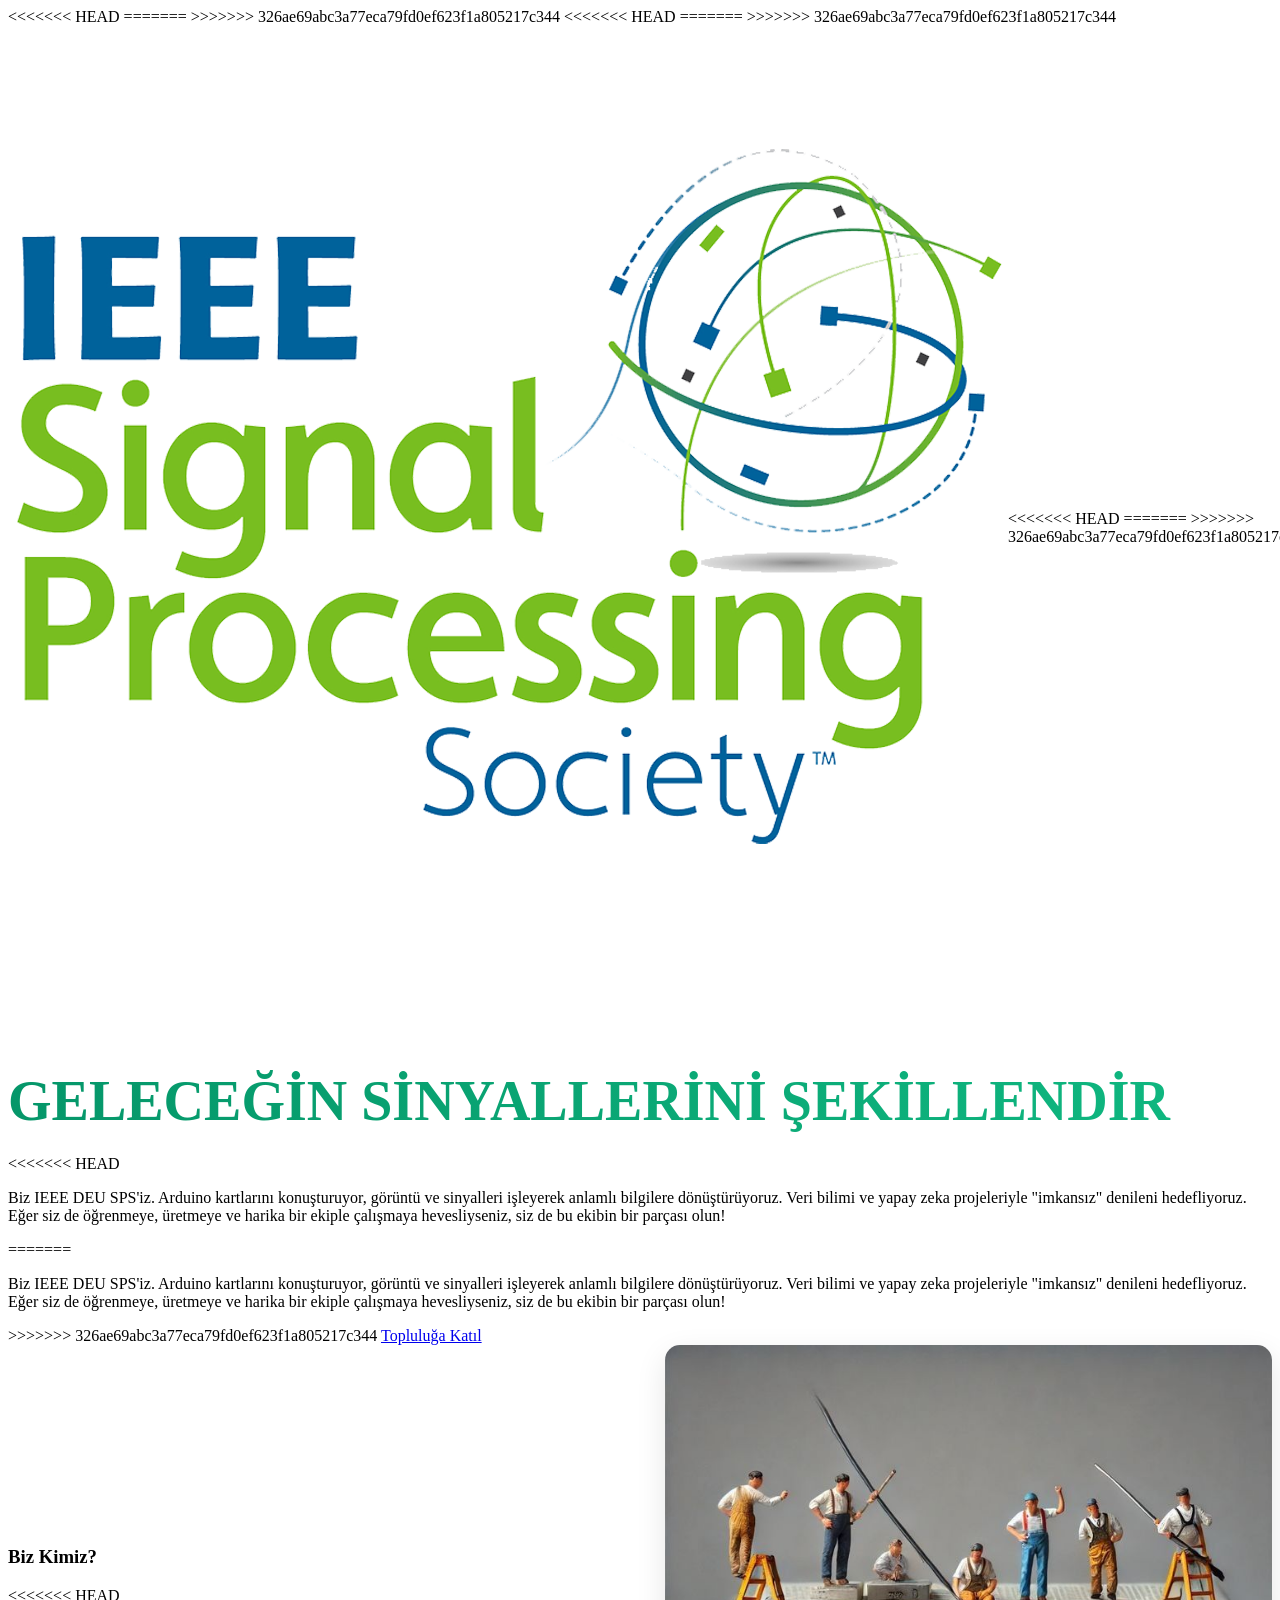
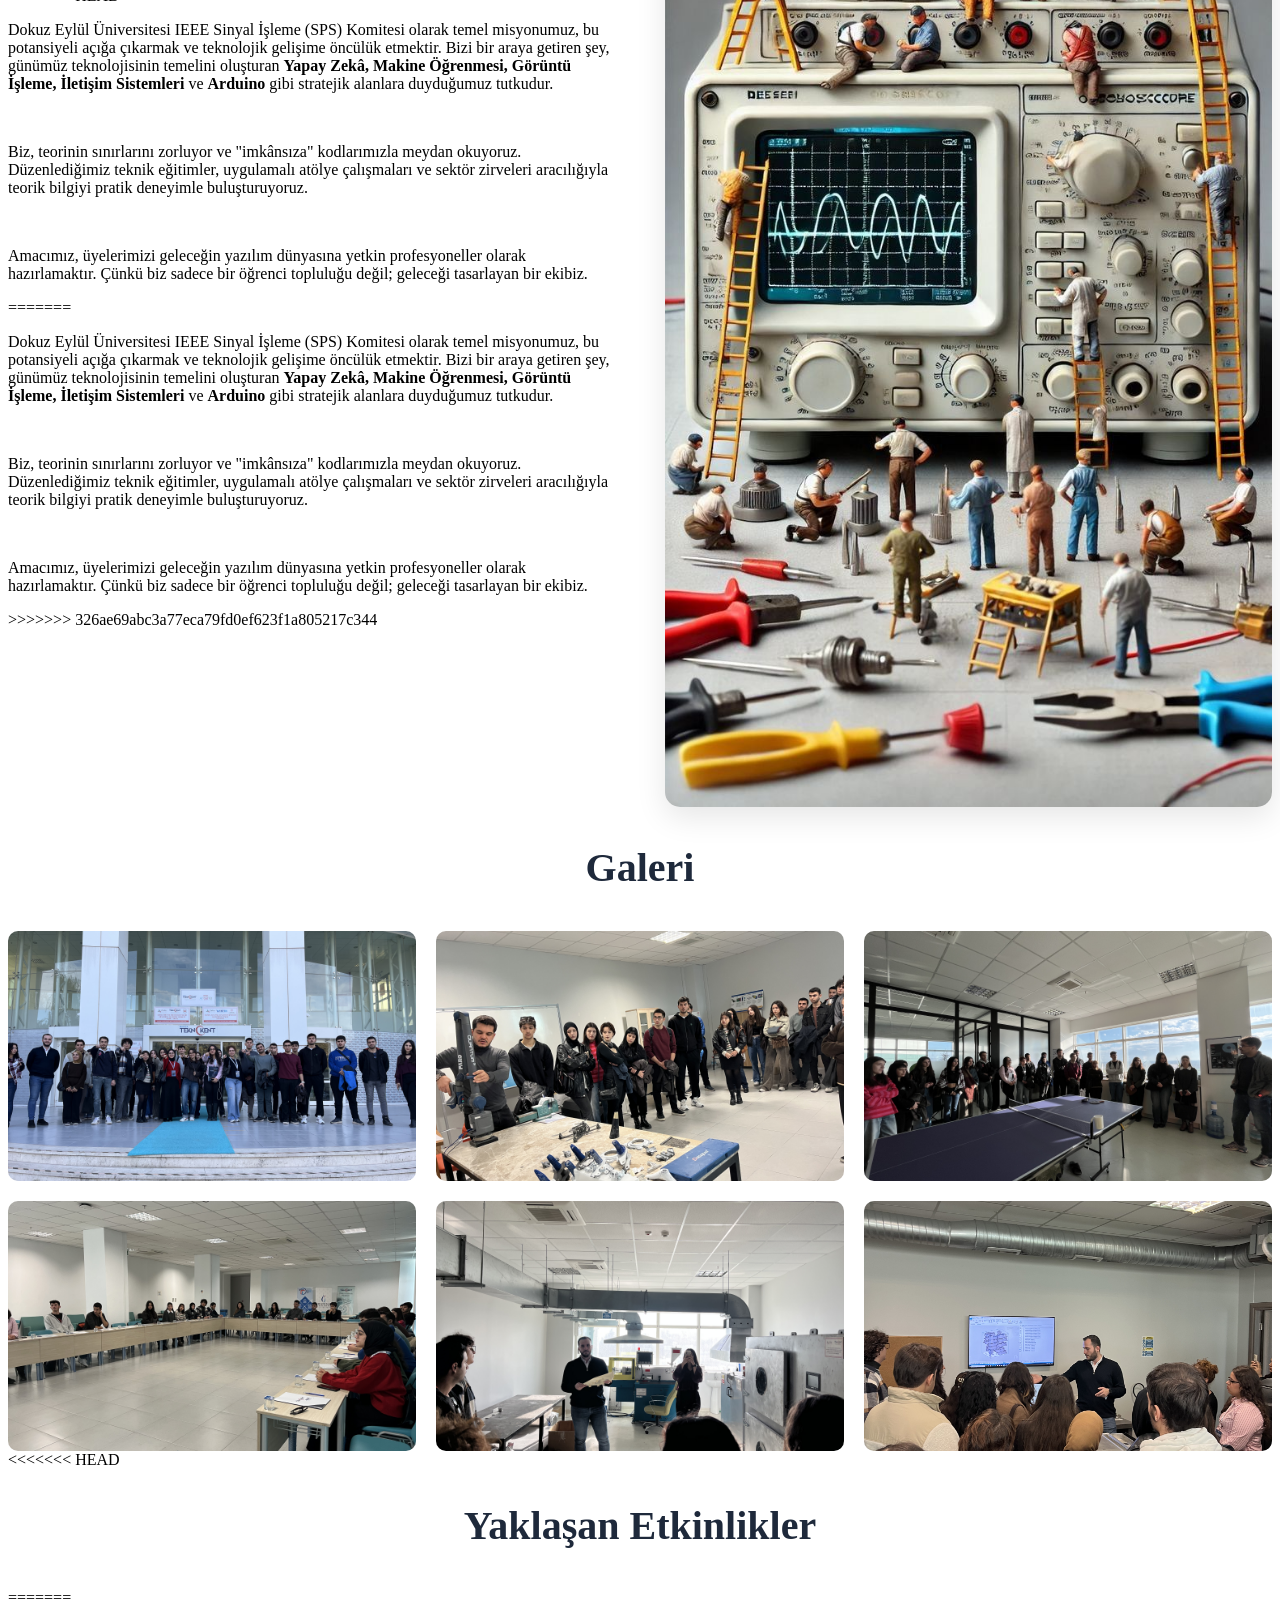
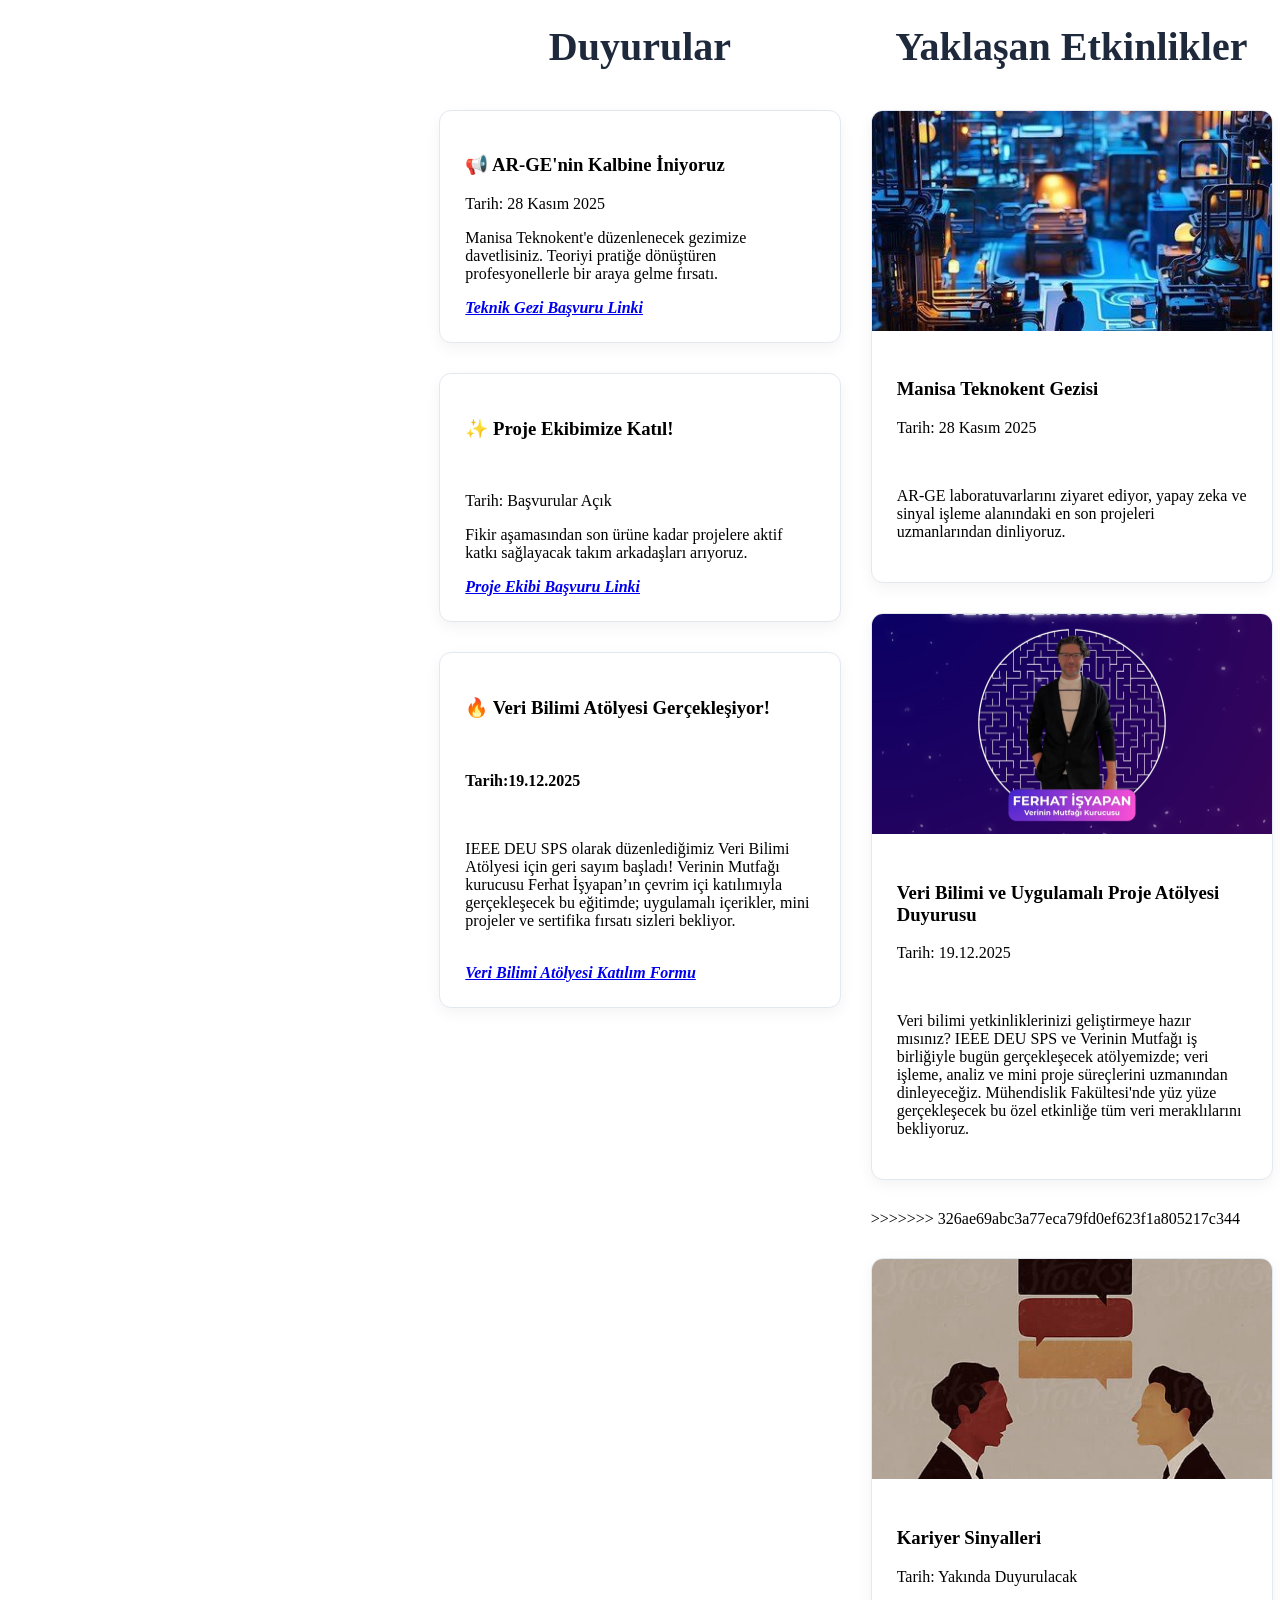
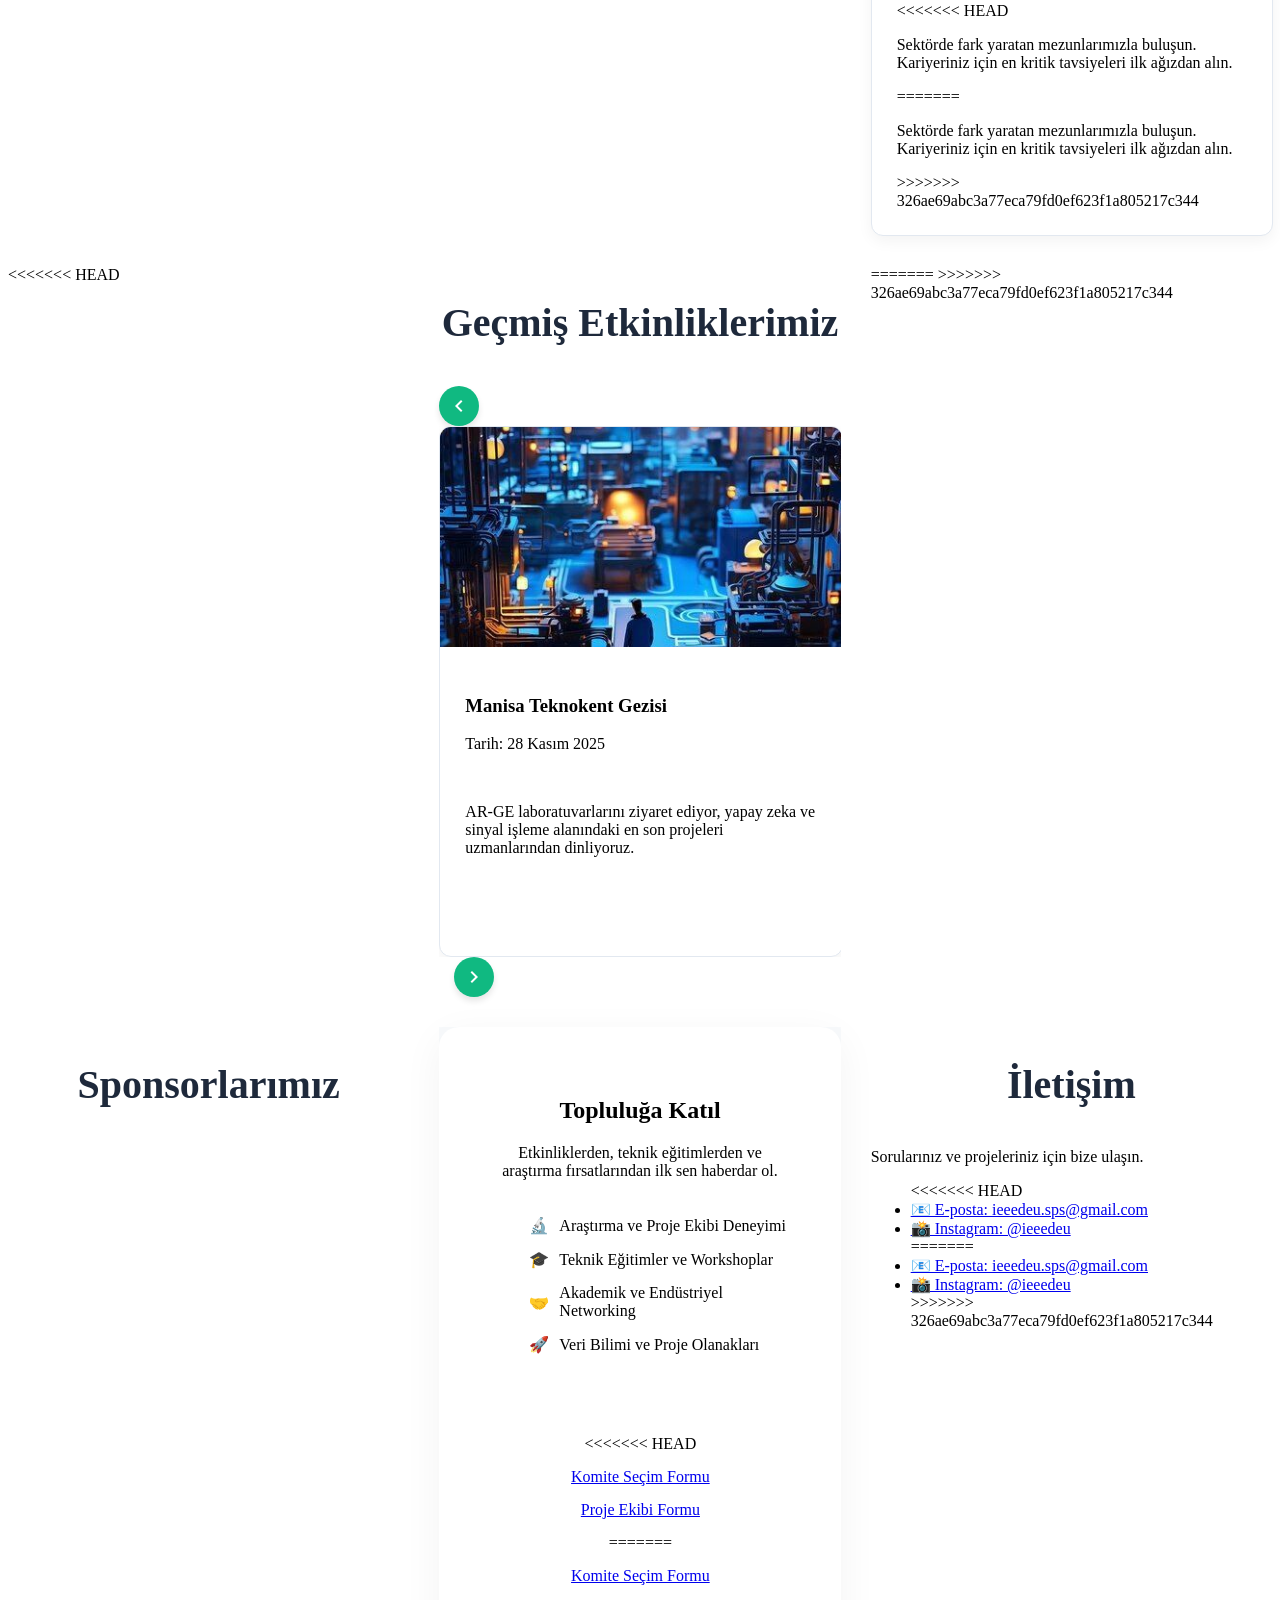
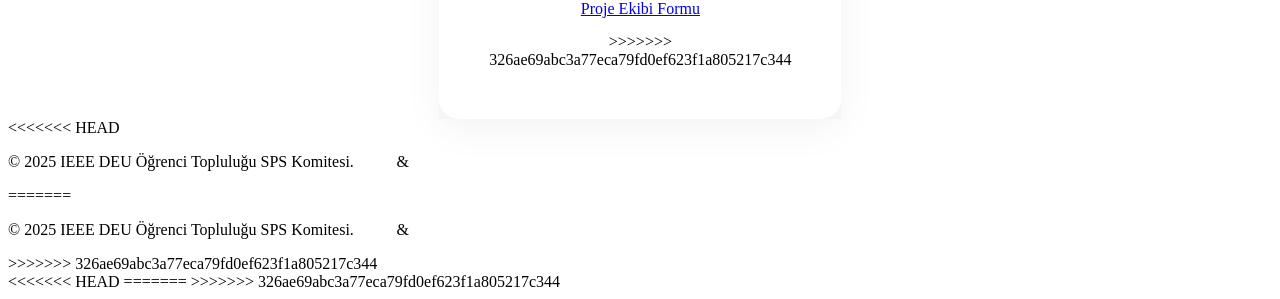
==== commit 1caa5d1c: "Site guncellemesi" ====
--- a/index.html
+++ b/index.html
@@ -1,6 +1,9 @@
 <!DOCTYPE html>
 <html lang="tr">
-
+<<<<<<< HEAD
+
+=======
+>>>>>>> 326ae69abc3a77eca79fd0ef623f1a805217c344
 <head>
     <meta charset="UTF-8">
     <meta name="viewport" content="width=device-width, initial-scale=1.0">
@@ -9,13 +12,20 @@
     <link rel="stylesheet" href="style.css">
     <link href="https://fonts.googleapis.com/icon?family=Material+Icons" rel="stylesheet">
 </head>
-
+<<<<<<< HEAD
+
+=======
+>>>>>>> 326ae69abc3a77eca79fd0ef623f1a805217c344
 <body>
 
     <nav class="navbar">
         <div class="container">
             <a href="#" class="logo"><img src="logosps.png" alt="SPS DEU Logo"></a>
-
+<<<<<<< HEAD
+
+=======
+            
+>>>>>>> 326ae69abc3a77eca79fd0ef623f1a805217c344
             <div class="hamburger">
                 <div class="bar"></div>
                 <div class="bar"></div>
@@ -25,8 +35,13 @@
             <ul class="nav-links">
                 <li><a href="#">Ana Sayfa</a></li>
                 <li><a href="#hakkimizda">Hakkımızda</a></li>
+<<<<<<< HEAD
                 <li><a href="#upcoming-events">Yaklaşan Etkinlikler</a></li>
                 <li><a href="#past-events">Geçmiş Etkinlikler</a></li>
+=======
+                <li><a href="#etkinlikler">Etkinlikler</a></li>
+                <li><a href="#duyurular">Duyurular</a></li>
+>>>>>>> 326ae69abc3a77eca79fd0ef623f1a805217c344
                 <li><a href="#sponsorlar">Sponsorlarımız</a></li>
                 <li><a href="#kayit" class="btn-nav">Bize Katıl!</a></li>
             </ul>
@@ -36,9 +51,13 @@
     <header class="hero">
         <div class="hero-content">
             <h1>GELECEĞİN SİNYALLERİNİ ŞEKİLLENDİR</h1>
+<<<<<<< HEAD
             <p>Biz IEEE DEU SPS'iz. Arduino kartlarını konuşturuyor, görüntü ve sinyalleri işleyerek anlamlı bilgilere
                 dönüştürüyoruz. Veri bilimi ve yapay zeka projeleriyle "imkansız" denileni hedefliyoruz. Eğer siz de
                 öğrenmeye, üretmeye ve harika bir ekiple çalışmaya hevesliyseniz, siz de bu ekibin bir parçası olun!</p>
+=======
+            <p>Biz IEEE DEU SPS'iz. Arduino kartlarını konuşturuyor, görüntü ve sinyalleri işleyerek anlamlı bilgilere dönüştürüyoruz. Veri bilimi ve yapay zeka projeleriyle "imkansız" denileni hedefliyoruz. Eğer siz de öğrenmeye, üretmeye ve harika bir ekiple çalışmaya hevesliyseniz, siz de bu ekibin bir parçası olun!</p>
+>>>>>>> 326ae69abc3a77eca79fd0ef623f1a805217c344
             <a href="#kayit" class="btn btn-pulse">Topluluğa Katıl</a>
         </div>
     </header>
@@ -49,6 +68,7 @@
                 <div class="about-grid">
                     <div class="about-text">
                         <h3>Biz Kimiz?</h3>
+<<<<<<< HEAD
                         <p>Dokuz Eylül Üniversitesi IEEE Sinyal İşleme (SPS) Komitesi olarak temel misyonumuz, bu
                             potansiyeli açığa çıkarmak ve teknolojik gelişime öncülük etmektir. Bizi bir araya getiren
                             şey, günümüz teknolojisinin temelini oluşturan <b>Yapay Zekâ, Makine Öğrenmesi, Görüntü
@@ -59,6 +79,11 @@
                             aracılığıyla teorik bilgiyi pratik deneyimle buluşturuyoruz.</p><br>
                         <p>Amacımız, üyelerimizi geleceğin yazılım dünyasına yetkin profesyoneller olarak hazırlamaktır.
                             Çünkü biz sadece bir öğrenci topluluğu değil; geleceği tasarlayan bir ekibiz.</p>
+=======
+                        <p>Dokuz Eylül Üniversitesi IEEE Sinyal İşleme (SPS) Komitesi olarak temel misyonumuz, bu potansiyeli açığa çıkarmak ve teknolojik gelişime öncülük etmektir. Bizi bir araya getiren şey, günümüz teknolojisinin temelini oluşturan <b>Yapay Zekâ, Makine Öğrenmesi, Görüntü İşleme, İletişim Sistemleri</b> ve <b>Arduino</b> gibi stratejik alanlara duyduğumuz tutkudur.</p><br>
+                        <p>Biz, teorinin sınırlarını zorluyor ve "imkânsıza" kodlarımızla meydan okuyoruz. Düzenlediğimiz teknik eğitimler, uygulamalı atölye çalışmaları ve sektör zirveleri aracılığıyla teorik bilgiyi pratik deneyimle buluşturuyoruz.</p><br>
+                        <p>Amacımız, üyelerimizi geleceğin yazılım dünyasına yetkin profesyoneller olarak hazırlamaktır. Çünkü biz sadece bir öğrenci topluluğu değil; geleceği tasarlayan bir ekibiz.</p>
+>>>>>>> 326ae69abc3a77eca79fd0ef623f1a805217c344
                     </div>
                     <div class="about-img">
                         <img src="indir.jpeg" alt="SPS DEU Ekibi">
@@ -87,24 +112,79 @@
             <div id="caption"></div>
         </div>
 
+<<<<<<< HEAD
         <section id="upcoming-events">
             <div class="container">
                 <h2 class="section-title">Yaklaşan Etkinlikler</h2>
                 <div class="event-grid">
                     <!-- Example Upcoming Event -->
+=======
+        <section id="duyurular">
+            <div class="container">
+                <h2 class="section-title">Duyurular</h2>
+                <div class="announcement-grid">
+                    <div class="announcement-card">
+                        <h3>📢 AR-GE'nin Kalbine İniyoruz</h3>
+                        <p>Tarih: 28 Kasım 2025</p>
+                        <p>Manisa Teknokent'e düzenlenecek gezimize davetlisiniz. Teoriyi pratiğe dönüştüren profesyonellerle bir araya gelme fırsatı.</p>
+                        <a href="https://docs.google.com/forms/d/e/1FAIpQLSfmmSMbm1dV6MRlEbwskWzIGmWHbNPc1_5XLTbeXeH9MqKaLw/viewform" target="_blank"><b><i>Teknik Gezi Başvuru Linki</i></b></a>
+                    </div>
+                    <div class="announcement-card">
+                        <h3>✨ Proje Ekibimize Katıl!</h3><br>
+                        <p>Tarih: Başvurular Açık</p>
+                        <p>Fikir aşamasından son ürüne kadar projelere aktif katkı sağlayacak takım arkadaşları arıyoruz.</p>
+                        <a href="https://docs.google.com/forms/d/e/1FAIpQLSfc_IIa9ow2O5NBbVl6lE0l8KYxlx6VOMGoSJ3as0mjUGRgpg/viewform" target="_blank"><b><i>Proje Ekibi Başvuru Linki</i></b></a>
+                    </div>
+                    <div class="announcement-card">
+                        <h3>🔥 Veri Bilimi Atölyesi Gerçekleşiyor!</h3><br>
+                        <b><p>Tarih:19.12.2025 </p></b><br>
+                        <p>IEEE DEU SPS olarak düzenlediğimiz Veri Bilimi Atölyesi için geri sayım başladı! Verinin Mutfağı kurucusu Ferhat İşyapan’ın çevrim içi katılımıyla gerçekleşecek bu eğitimde; uygulamalı içerikler, mini projeler ve sertifika fırsatı sizleri bekliyor.</p><br>
+                         <a href="https://docs.google.com/forms/d/e/1FAIpQLSfxoUrrRIP0oxa-NHi8XvG-dqQemWq2tLWwk-1brYZbZkhPNA/viewform" target="_blank"><b><i>Veri Bilimi Atölyesi Katılım Formu</i></b></a>
+                    </div>
+                
+                </div>
+            </div>
+        </section>
+
+        <section id="etkinlikler">
+            <div class="container">
+                <h2 class="section-title">Yaklaşan Etkinlikler</h2>
+                <div class="event-grid">
+                    <div class="event-card">
+                        <img src="ffg.jpeg" alt="Manisa Teknokent">
+                        <div class="event-card-content">
+                            <h3>Manisa Teknokent Gezisi</h3>
+                            <p>Tarih: 28 Kasım 2025</p><br>
+                            <p>AR-GE laboratuvarlarını ziyaret ediyor, yapay zeka ve sinyal işleme alanındaki en son projeleri uzmanlarından dinliyoruz.</p>
+                        </div>
+                    </div>
+                    <div class="event-card">
+                        <img src="veribilimi.jpeg"alt="R ve Python">
+                        <div class="event-card-content">
+                            <h3>Veri Bilimi ve Uygulamalı Proje Atölyesi Duyurusu</h3>
+                            <p>Tarih: 19.12.2025</p><br>
+                            <p>Veri bilimi yetkinliklerinizi geliştirmeye hazır mısınız? IEEE DEU SPS ve Verinin Mutfağı iş birliğiyle bugün gerçekleşecek atölyemizde; veri işleme, analiz ve mini proje süreçlerini uzmanından dinleyeceğiz. Mühendislik Fakültesi'nde yüz yüze gerçekleşecek bu özel etkinliğe tüm veri meraklılarını bekliyoruz.</p>
+                        </div>
+                    </div>
+>>>>>>> 326ae69abc3a77eca79fd0ef623f1a805217c344
                     <div class="event-card">
                         <img src="Stocksy.jpeg" alt="Kariyer Sinyalleri">
                         <div class="event-card-content">
                             <h3>Kariyer Sinyalleri</h3>
                             <p>Tarih: Yakında Duyurulacak</p>
+<<<<<<< HEAD
                             <p>Sektörde fark yaratan mezunlarımızla buluşun. Kariyeriniz için en kritik tavsiyeleri ilk
                                 ağızdan alın.</p>
-                        </div>
-                    </div>
-                </div>
-            </div>
-        </section>
-
+=======
+                            <p>Sektörde fark yaratan mezunlarımızla buluşun. Kariyeriniz için en kritik tavsiyeleri ilk ağızdan alın.</p>
+>>>>>>> 326ae69abc3a77eca79fd0ef623f1a805217c344
+                        </div>
+                    </div>
+                </div>
+            </div>
+        </section>
+
+<<<<<<< HEAD
         <section id="past-events">
             <div class="container">
                 <h2 class="section-title">Geçmiş Etkinliklerimiz</h2>
@@ -157,6 +237,8 @@
             </div>
         </section>
 
+=======
+>>>>>>> 326ae69abc3a77eca79fd0ef623f1a805217c344
         <section id="sponsorlar">
             <div class="container">
                 <h2 class="section-title">Sponsorlarımız</h2>
@@ -184,10 +266,15 @@
                             </ul>
                         </div>
                         <div class="join-buttons">
+<<<<<<< HEAD
                             <a href="https://docs.google.com/forms/d/1NPr5Lzk4UzilWIoZpJ3H9NgyfyPSfjKjYEH0gQgCPf0/viewform"
                                 target="_blank" class="btn">Komite Seçim Formu</a>
                             <a href="https://docs.google.com/forms/d/e/1FAIpQLSfc_IIa9ow2O5NBbVl6lE0l8KYxlx6VOMGoSJ3as0mjUGRgpg/viewform"
                                 target="_blank" class="btn">Proje Ekibi Formu</a>
+=======
+                            <a href="https://docs.google.com/forms/d/1NPr5Lzk4UzilWIoZpJ3H9NgyfyPSfjKjYEH0gQgCPf0/viewform" target="_blank" class="btn">Komite Seçim Formu</a>
+                            <a href="https://docs.google.com/forms/d/e/1FAIpQLSfc_IIa9ow2O5NBbVl6lE0l8KYxlx6VOMGoSJ3as0mjUGRgpg/viewform" target="_blank" class="btn">Proje Ekibi Formu</a>
+>>>>>>> 326ae69abc3a77eca79fd0ef623f1a805217c344
                         </div>
                     </div>
                 </div>
@@ -200,10 +287,15 @@
                 <div class="contact-wrapper">
                     <p>Sorularınız ve projeleriniz için bize ulaşın.</p>
                     <ul class="contact-links">
+<<<<<<< HEAD
                         <li><a href="mailto:ieeedeu.sps@gmail.com" class="contact-link">📧 E-posta:
                                 ieeedeu.sps@gmail.com</a></li>
                         <li><a href="https://www.instagram.com/ieeedeu?igsh=NTBwazhjMjU5dTI5" target="_blank"
                                 class="contact-link">📸 Instagram: @ieeedeu</a></li>
+=======
+                        <li><a href="mailto:ieeedeu.sps@gmail.com" class="contact-link">📧 E-posta: ieeedeu.sps@gmail.com</a></li>
+                        <li><a href="https://www.instagram.com/ieeedeu?igsh=NTBwazhjMjU5dTI5" target="_blank" class="contact-link">📸 Instagram: @ieeedeu</a></li>
+>>>>>>> 326ae69abc3a77eca79fd0ef623f1a805217c344
                     </ul>
                 </div>
             </div>
@@ -212,13 +304,20 @@
 
     <footer class="footer">
         <div class="container">
+<<<<<<< HEAD
             <p>&copy; 2025 IEEE DEU Öğrenci Topluluğu SPS Komitesi. <a href="https://www.ieee.org" target="_blank"
                     style="color:white;">IEEE</a> & <a href="https://www.deu.edu.tr" target="_blank"
                     style="color:white;">DEU</a></p>
+=======
+            <p>&copy; 2025 IEEE DEU Öğrenci Topluluğu SPS Komitesi. <a href="https://www.ieee.org" target="_blank" style="color:white;">IEEE</a> & <a href="https://www.deu.edu.tr" target="_blank" style="color:white;">DEU</a></p>
+>>>>>>> 326ae69abc3a77eca79fd0ef623f1a805217c344
         </div>
     </footer>
 
     <script src="script.js" defer></script>
 </body>
-
+<<<<<<< HEAD
+
+=======
+>>>>>>> 326ae69abc3a77eca79fd0ef623f1a805217c344
 </html>
--- a/style.css
+++ b/style.css
@@ -9,11 +9,15 @@
     --border-light: #e2e8f0;
 }
 
+<<<<<<< HEAD
 * {
     margin: 0;
     padding: 0;
     box-sizing: border-box;
 }
+=======
+* { margin: 0; padding: 0; box-sizing: border-box; }
+>>>>>>> 326ae69abc3a77eca79fd0ef623f1a805217c344
 
 body {
     font-family: 'Segoe UI', sans-serif;
@@ -23,9 +27,13 @@
     overflow-x: hidden;
 }
 
+<<<<<<< HEAD
 html {
     scroll-behavior: smooth;
 }
+=======
+html { scroll-behavior: smooth; }
+>>>>>>> 326ae69abc3a77eca79fd0ef623f1a805217c344
 
 .container {
     max-width: 1200px;
@@ -33,6 +41,7 @@
     padding: 0 20px;
 }
 
+<<<<<<< HEAD
 section {
     padding: 80px 0;
 }
@@ -43,6 +52,10 @@
     margin-bottom: 40px;
     color: var(--text-dark);
 }
+=======
+section { padding: 80px 0; }
+.section-title { text-align: center; font-size: 2.5rem; margin-bottom: 40px; color: var(--text-dark); }
+>>>>>>> 326ae69abc3a77eca79fd0ef623f1a805217c344
 
 /* --- NAVBAR --- */
 .navbar {
@@ -65,10 +78,14 @@
     width: 100%;
 }
 
+<<<<<<< HEAD
 .navbar .logo img {
     height: 60px;
     width: auto;
 }
+=======
+.navbar .logo img { height: 60px; width: auto; }
+>>>>>>> 326ae69abc3a77eca79fd0ef623f1a805217c344
 
 .nav-links {
     list-style: none;
@@ -84,9 +101,13 @@
     transition: color 0.3s;
 }
 
+<<<<<<< HEAD
 .nav-links a:hover {
     color: var(--sps-green);
 }
+=======
+.nav-links a:hover { color: var(--sps-green); }
+>>>>>>> 326ae69abc3a77eca79fd0ef623f1a805217c344
 
 .btn-nav {
     background: var(--sps-green);
@@ -95,9 +116,13 @@
     border-radius: 25px;
 }
 
+<<<<<<< HEAD
 .btn-nav:hover {
     background: var(--sps-green-dark);
 }
+=======
+.btn-nav:hover { background: var(--sps-green-dark); }
+>>>>>>> 326ae69abc3a77eca79fd0ef623f1a805217c344
 
 .btn {
     background: var(--sps-green);
@@ -109,11 +134,15 @@
     font-weight: bold;
     transition: transform 0.3s;
 }
+<<<<<<< HEAD
 
 .btn:hover {
     transform: translateY(-3px);
     background: var(--sps-green-dark);
 }
+=======
+.btn:hover { transform: translateY(-3px); background: var(--sps-green-dark); }
+>>>>>>> 326ae69abc3a77eca79fd0ef623f1a805217c344
 
 /* --- HERO SECTION --- */
 .hero {
@@ -123,7 +152,11 @@
     justify-content: center;
     text-align: center;
     padding: 0 20px;
+<<<<<<< HEAD
     background: radial-gradient(circle at center, rgba(16, 185, 129, 0.1) 0%, transparent 70%);
+=======
+    background: radial-gradient(circle at center, rgba(16,185,129,0.1) 0%, transparent 70%);
+>>>>>>> 326ae69abc3a77eca79fd0ef623f1a805217c344
     margin-top: 0;
 }
 
@@ -136,6 +169,7 @@
     -webkit-text-fill-color: transparent;
 }
 
+<<<<<<< HEAD
 .hero p {
     max-width: 700px;
     margin: 0 auto 30px;
@@ -220,6 +254,36 @@
 .announcement-card {
     padding: 25px;
 }
+=======
+.hero p { max-width: 700px; margin: 0 auto 30px; font-size: 1.2rem; color: var(--text-muted); }
+
+.btn-pulse { animation: pulse 2s infinite; }
+@keyframes pulse {
+    0% { box-shadow: 0 0 0 0 rgba(16, 185, 129, 0.7); }
+    70% { box-shadow: 0 0 0 15px rgba(16, 185, 129, 0); }
+    100% { box-shadow: 0 0 0 0 rgba(16, 185, 129, 0); }
+}
+
+/* --- GRIDS --- */
+.about-grid { display: grid; grid-template-columns: 1fr 1fr; gap: 50px; align-items: center; }
+.about-img img { width: 100%; border-radius: 15px; box-shadow: 0 10px 30px rgba(0,0,0,0.1); }
+
+.gallery-grid { display: grid; grid-template-columns: repeat(3, 1fr); gap: 20px; }
+.gallery-grid img { width: 100%; height: 250px; object-fit: cover; border-radius: 10px; transition: transform 0.3s; cursor: pointer; }
+.gallery-grid img:hover { transform: scale(1.05); }
+
+.announcement-grid, .event-grid { display: grid; grid-template-columns: repeat(auto-fit, minmax(300px, 1fr)); gap: 30px; }
+
+.event-card, .announcement-card {
+    background: white;
+    border-radius: 12px;
+    overflow: hidden;
+    box-shadow: 0 5px 15px rgba(0,0,0,0.05);
+    border: 1px solid var(--border-light);
+}
+.event-card img { width: 100%; height: 200px; object-fit: cover; }
+.event-card-content, .announcement-card { padding: 25px; }
+>>>>>>> 326ae69abc3a77eca79fd0ef623f1a805217c344
 
 /* --- SPONSORLAR --- */
 .sponsor-grid {
@@ -229,7 +293,10 @@
     align-items: center;
     justify-items: center;
 }
-
+<<<<<<< HEAD
+
+=======
+>>>>>>> 326ae69abc3a77eca79fd0ef623f1a805217c344
 .sponsor-item img {
     max-width: 140px;
     height: auto;
@@ -237,7 +304,10 @@
     opacity: 0.6;
     transition: 0.3s;
 }
-
+<<<<<<< HEAD
+
+=======
+>>>>>>> 326ae69abc3a77eca79fd0ef623f1a805217c344
 .sponsor-item img:hover {
     filter: grayscale(0%);
     opacity: 1;
@@ -255,9 +325,14 @@
     width: 100%;
     height: 100%;
     overflow: auto;
+<<<<<<< HEAD
     background-color: rgba(0, 0, 0, 0.9);
 }
 
+=======
+    background-color: rgba(0,0,0,0.9);
+}
+>>>>>>> 326ae69abc3a77eca79fd0ef623f1a805217c344
 .lightbox-content {
     margin: auto;
     display: block;
@@ -265,7 +340,10 @@
     max-height: 70vh;
     border-radius: 10px;
 }
-
+<<<<<<< HEAD
+
+=======
+>>>>>>> 326ae69abc3a77eca79fd0ef623f1a805217c344
 .close-lightbox {
     position: absolute;
     top: 40px;
@@ -276,6 +354,7 @@
     cursor: pointer;
 }
 
+<<<<<<< HEAD
 /* --- SLIDER STYLES --- */
 .slider-wrapper {
     position: relative;
@@ -406,6 +485,25 @@
     padding-bottom: 100px;
 }
 
+=======
+/* --- KAYIT BÖLÜMÜ --- */
+#kayit { background: var(--bg-off-white); }
+.join-box {
+    display: flex;
+    background: white;
+    padding: 50px;
+    border-radius: 20px;
+    gap: 50px;
+    box-shadow: 0 10px 40px rgba(0,0,0,0.05);
+}
+.join-content { flex: 2; }
+.join-buttons { flex: 1; display: flex; flex-direction: column; gap: 15px; justify-content: center; }
+.feature-list { list-style: none; margin-top: 20px; }
+.feature-item { margin-bottom: 15px; display: flex; align-items: center; gap: 10px; }
+
+/* --- İLETİŞİM --- */
+#iletisim { background-color: var(--bg-light); padding-bottom: 100px; }
+>>>>>>> 326ae69abc3a77eca79fd0ef623f1a805217c344
 .contact-wrapper {
     max-width: 800px;
     margin: 0 auto;
@@ -414,13 +512,20 @@
     padding: 50px;
     border-radius: 12px;
     border: 1px solid var(--border-light);
+<<<<<<< HEAD
     box-shadow: 0 6px 20px rgba(0, 0, 0, 0.05);
+=======
+    box-shadow: 0 6px 20px rgba(0,0,0,0.05);
+>>>>>>> 326ae69abc3a77eca79fd0ef623f1a805217c344
     display: flex;
     flex-direction: column;
     align-items: center;
     gap: 30px;
 }
-
+<<<<<<< HEAD
+
+=======
+>>>>>>> 326ae69abc3a77eca79fd0ef623f1a805217c344
 .contact-links {
     list-style: none;
     padding: 0;
@@ -430,7 +535,10 @@
     gap: 20px;
     align-items: center;
 }
-
+<<<<<<< HEAD
+
+=======
+>>>>>>> 326ae69abc3a77eca79fd0ef623f1a805217c344
 .contact-link {
     background: white;
     padding: 15px 30px;
@@ -447,7 +555,10 @@
     justify-content: center;
     gap: 10px;
 }
-
+<<<<<<< HEAD
+
+=======
+>>>>>>> 326ae69abc3a77eca79fd0ef623f1a805217c344
 .contact-link:hover {
     transform: translateY(-5px);
     border-color: var(--sps-green);
@@ -455,6 +566,7 @@
     color: var(--sps-green);
 }
 
+<<<<<<< HEAD
 .footer {
     text-align: center;
     padding: 30px;
@@ -489,6 +601,17 @@
         top: 25px;
     }
 
+=======
+.footer { text-align: center; padding: 30px; background: var(--text-dark); color: white; }
+
+/* --- MOBİL DÜZELTME --- */
+.hamburger { display: none; cursor: pointer; z-index: 2000; }
+.bar { width: 25px; height: 3px; background: var(--text-dark); margin: 5px; transition: 0.3s; }
+
+@media screen and (max-width: 900px) {
+    .navbar .logo img { height: 40px; }
+    .hamburger { display: block; position: absolute; right: 20px; top: 25px; }
+>>>>>>> 326ae69abc3a77eca79fd0ef623f1a805217c344
     .navbar .nav-links {
         position: fixed;
         background-color: #ffffff;
@@ -500,6 +623,7 @@
         justify-content: center;
         transition: 0.3s ease-in-out;
     }
+<<<<<<< HEAD
 
     .navbar .nav-links.active {
         left: 0;
@@ -518,4 +642,10 @@
     .sponsor-grid {
         grid-template-columns: repeat(2, 1fr);
     }
+=======
+    .navbar .nav-links.active { left: 0; }
+    .hero h1 { font-size: 2rem; }
+    .about-grid, .join-box, .gallery-grid { grid-template-columns: 1fr; }
+    .sponsor-grid { grid-template-columns: repeat(2, 1fr); }
+>>>>>>> 326ae69abc3a77eca79fd0ef623f1a805217c344
 }
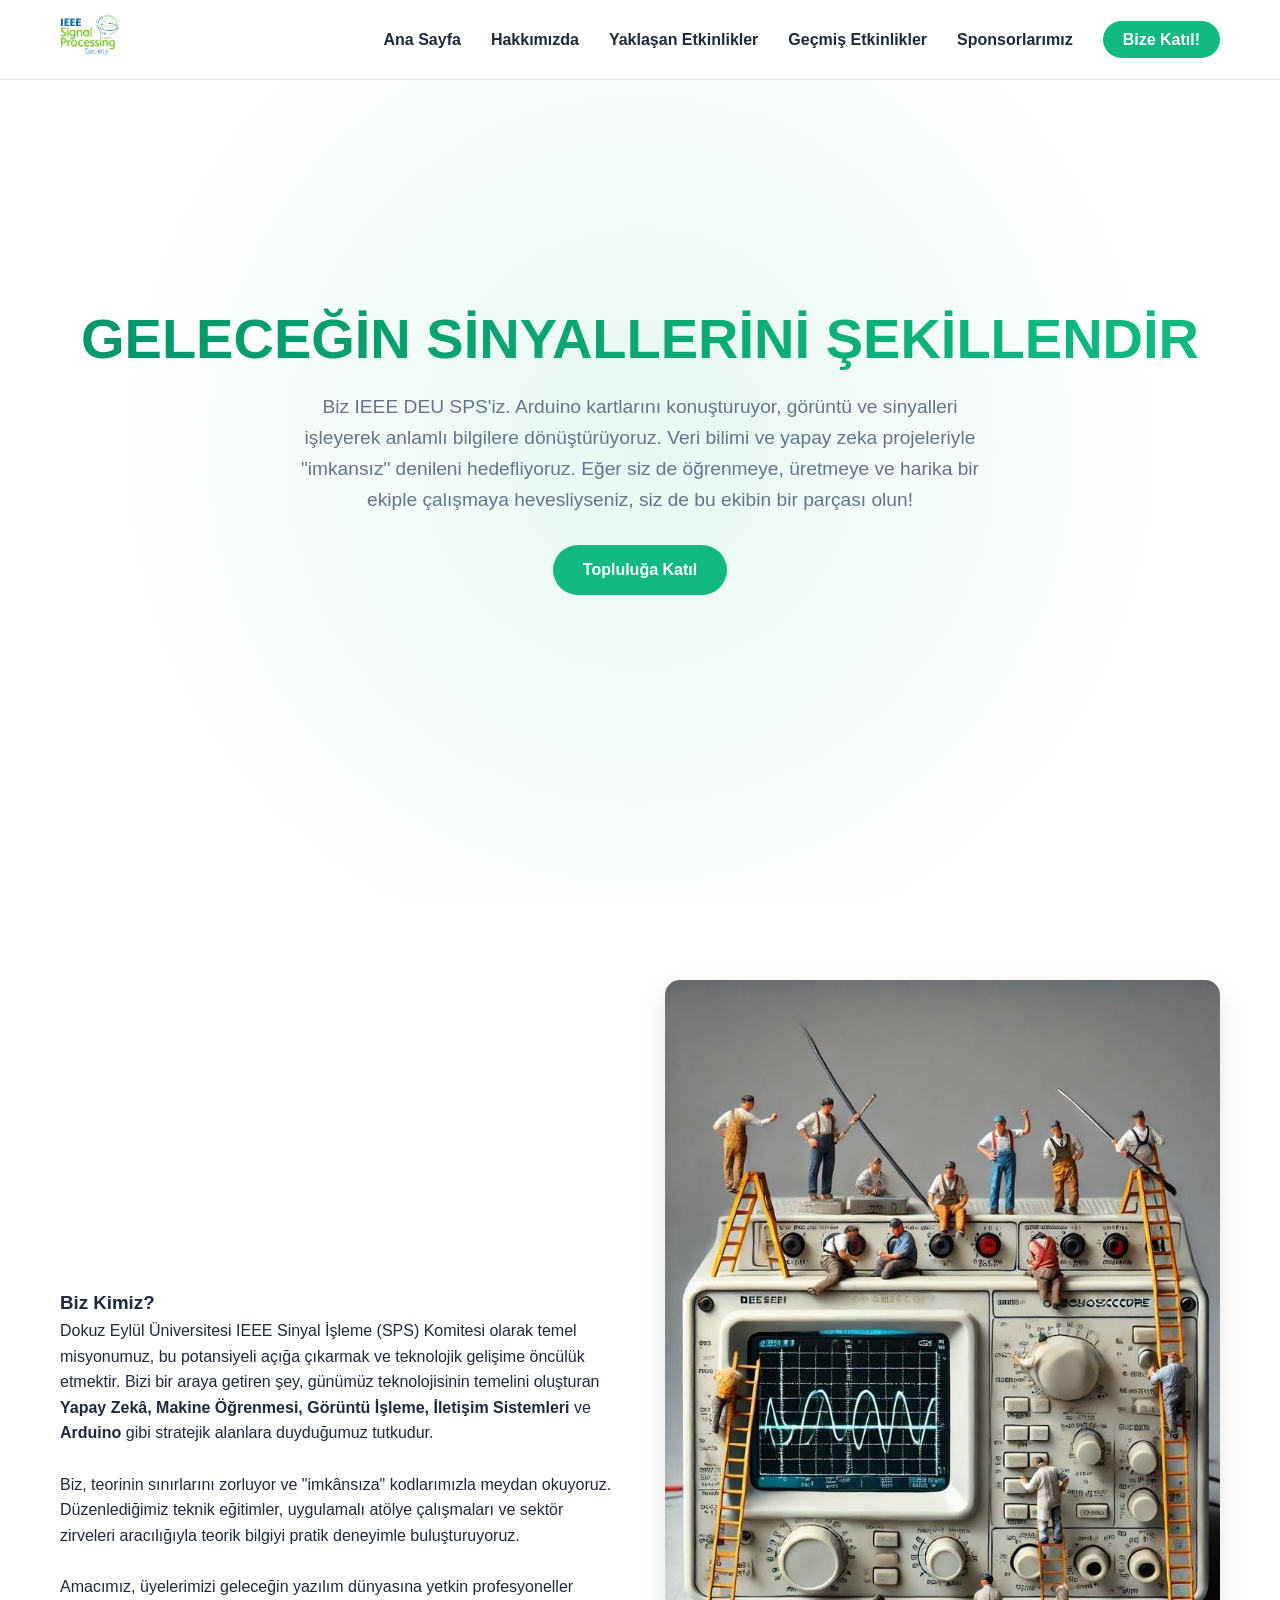
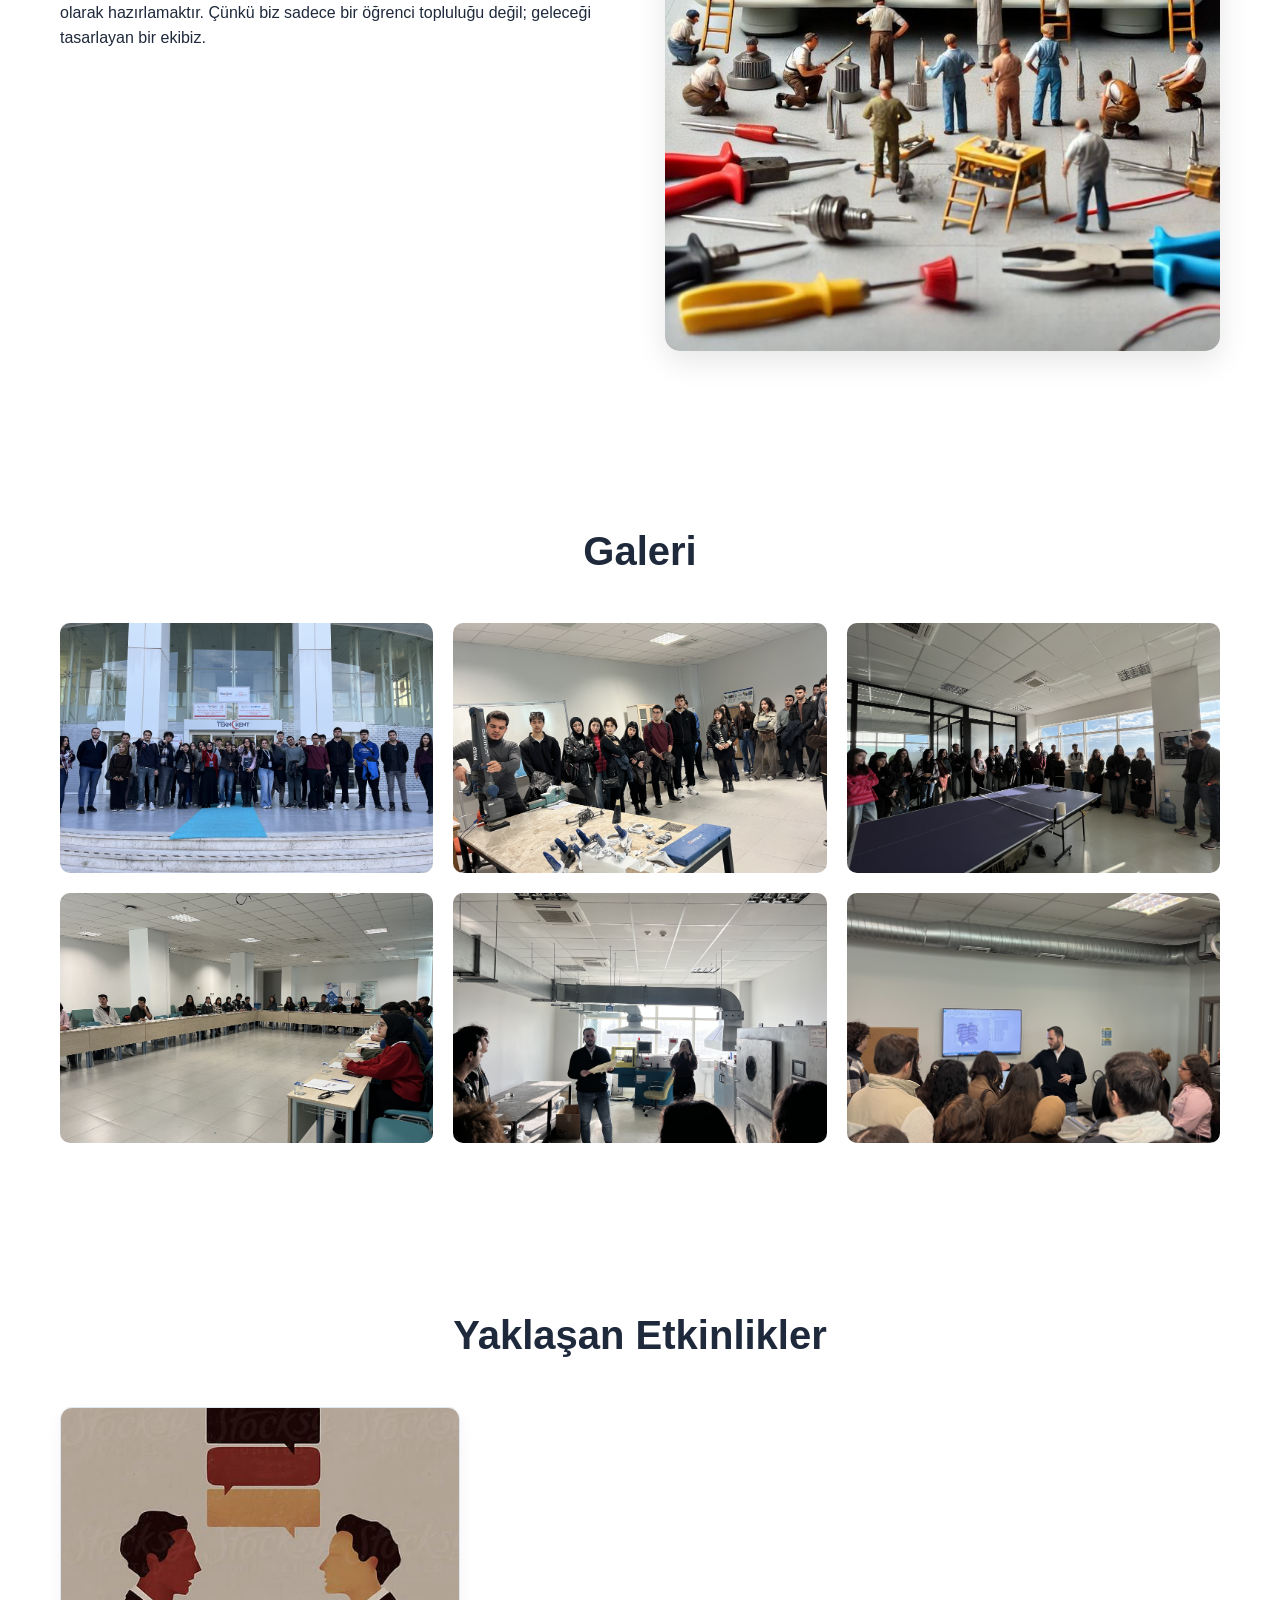
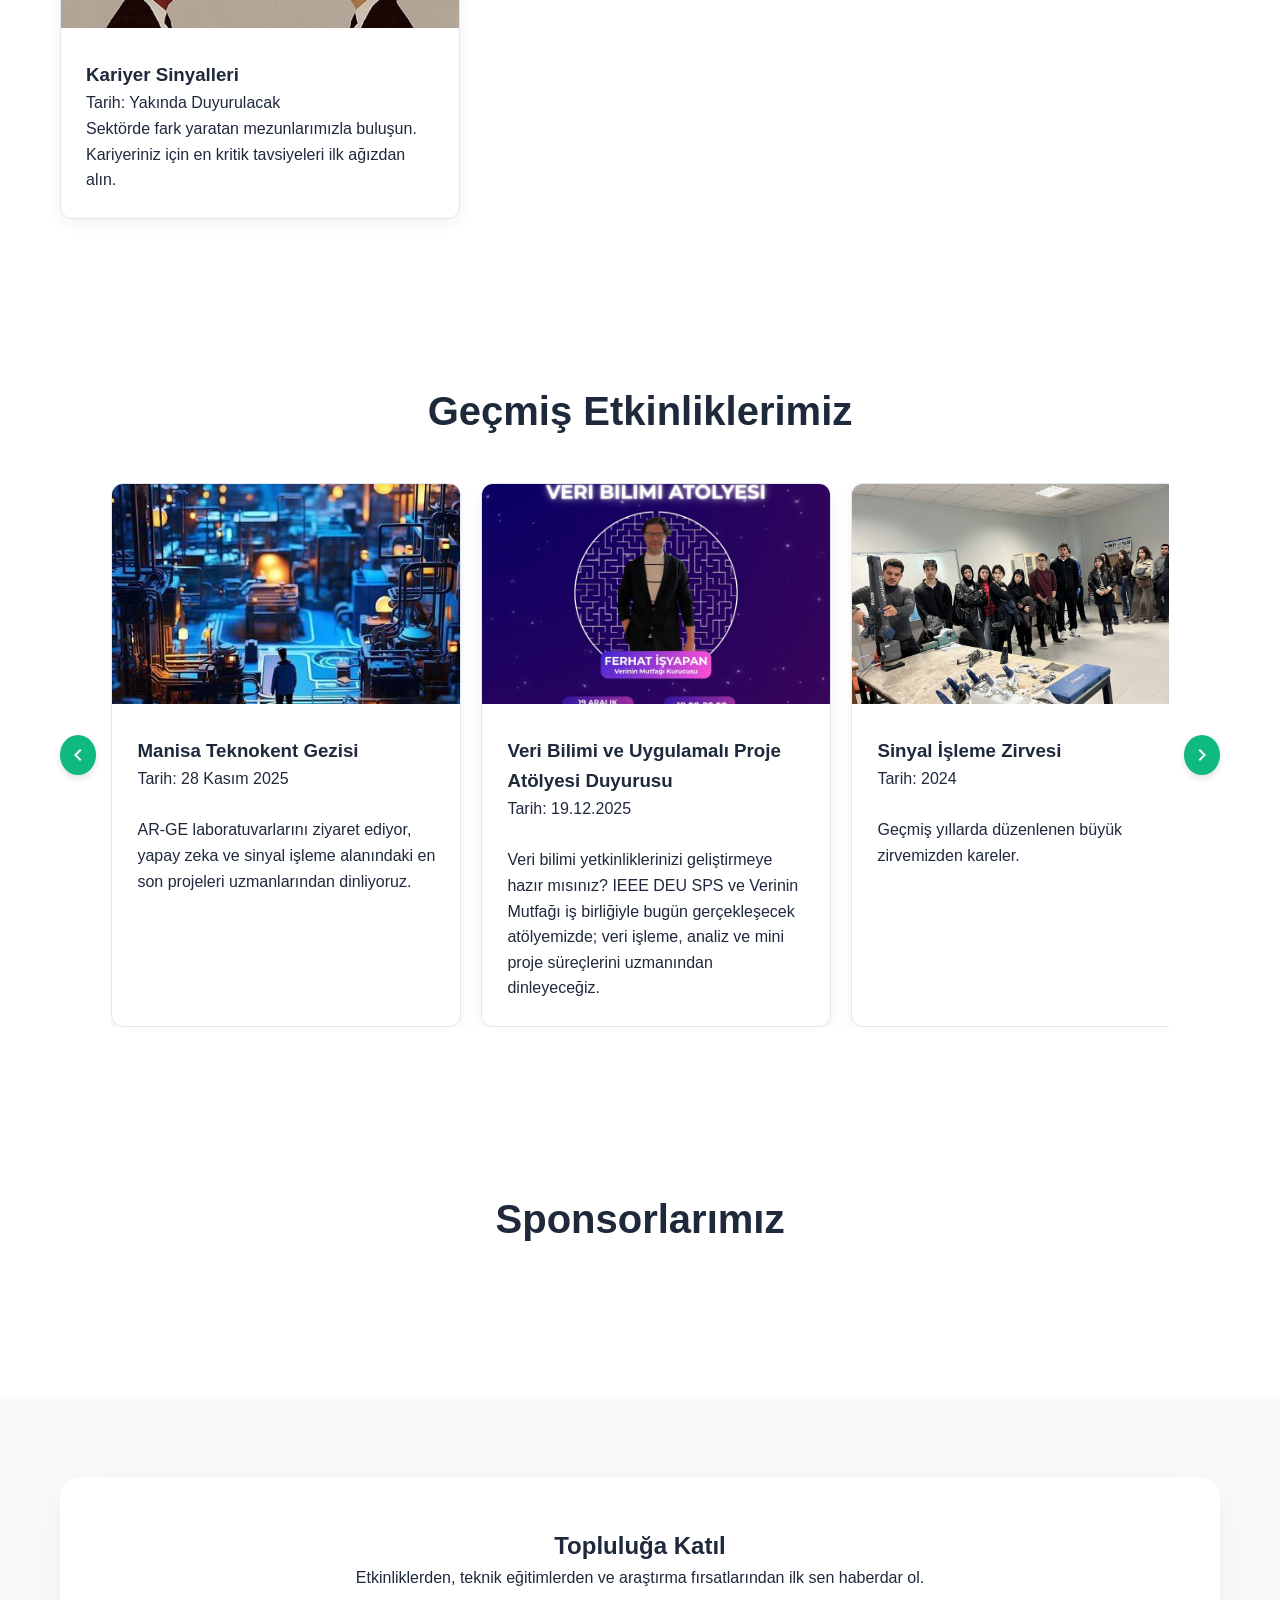
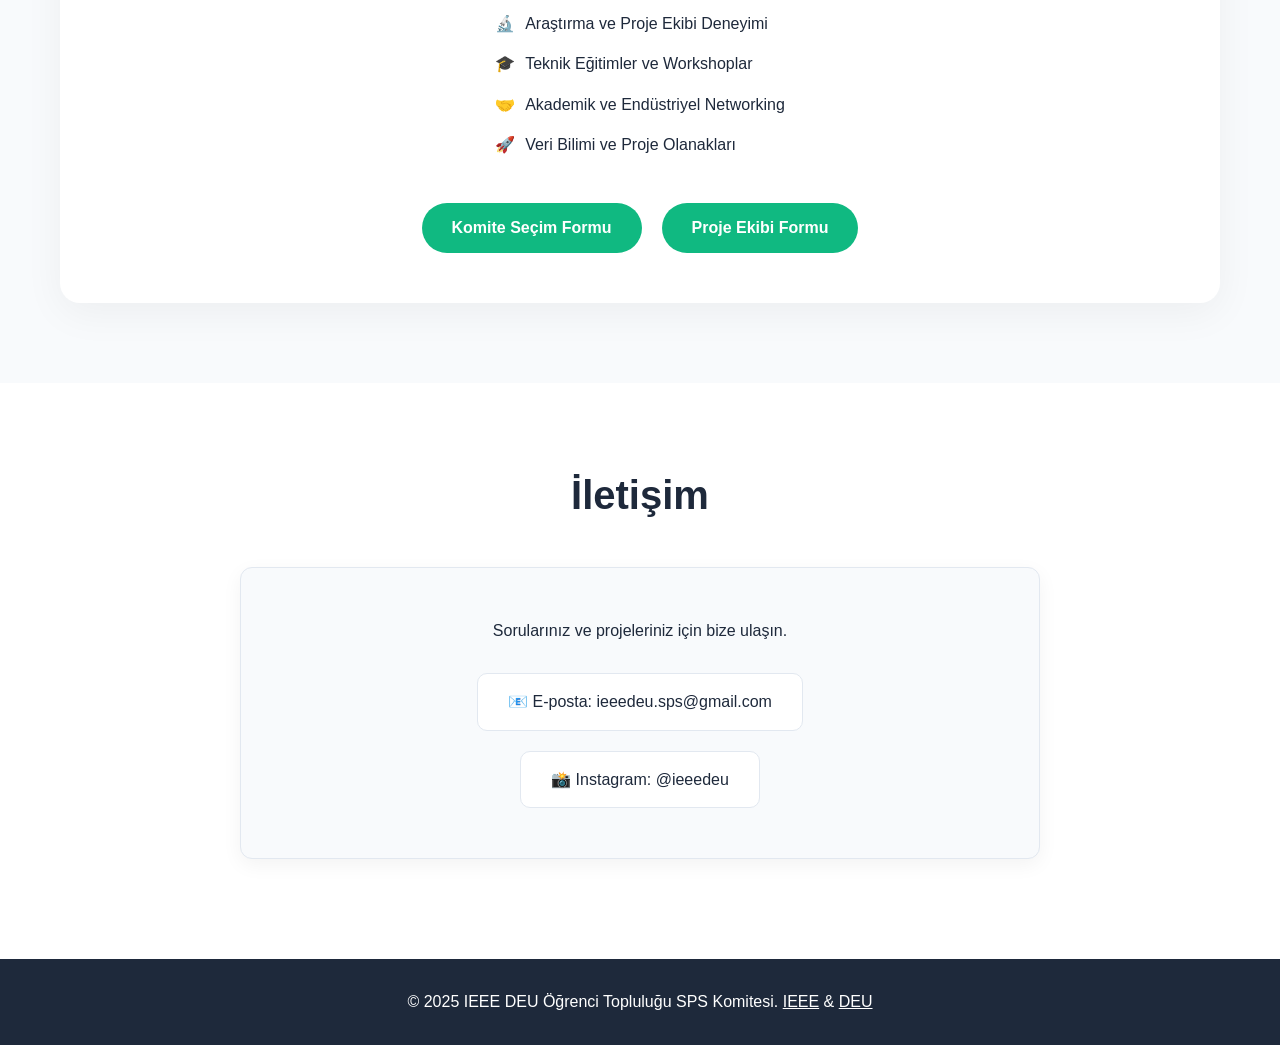
==== commit ff8ef465: "Merge hatasi duzeltildi" ====
--- a/index.html
+++ b/index.html
@@ -1,9 +1,6 @@
 <!DOCTYPE html>
 <html lang="tr">
-<<<<<<< HEAD
-
-=======
->>>>>>> 326ae69abc3a77eca79fd0ef623f1a805217c344
+
 <head>
     <meta charset="UTF-8">
     <meta name="viewport" content="width=device-width, initial-scale=1.0">
@@ -12,20 +9,13 @@
     <link rel="stylesheet" href="style.css">
     <link href="https://fonts.googleapis.com/icon?family=Material+Icons" rel="stylesheet">
 </head>
-<<<<<<< HEAD
-
-=======
->>>>>>> 326ae69abc3a77eca79fd0ef623f1a805217c344
+
 <body>
 
     <nav class="navbar">
         <div class="container">
             <a href="#" class="logo"><img src="logosps.png" alt="SPS DEU Logo"></a>
-<<<<<<< HEAD
-
-=======
-            
->>>>>>> 326ae69abc3a77eca79fd0ef623f1a805217c344
+
             <div class="hamburger">
                 <div class="bar"></div>
                 <div class="bar"></div>
@@ -35,13 +25,8 @@
             <ul class="nav-links">
                 <li><a href="#">Ana Sayfa</a></li>
                 <li><a href="#hakkimizda">Hakkımızda</a></li>
-<<<<<<< HEAD
                 <li><a href="#upcoming-events">Yaklaşan Etkinlikler</a></li>
                 <li><a href="#past-events">Geçmiş Etkinlikler</a></li>
-=======
-                <li><a href="#etkinlikler">Etkinlikler</a></li>
-                <li><a href="#duyurular">Duyurular</a></li>
->>>>>>> 326ae69abc3a77eca79fd0ef623f1a805217c344
                 <li><a href="#sponsorlar">Sponsorlarımız</a></li>
                 <li><a href="#kayit" class="btn-nav">Bize Katıl!</a></li>
             </ul>
@@ -51,13 +36,9 @@
     <header class="hero">
         <div class="hero-content">
             <h1>GELECEĞİN SİNYALLERİNİ ŞEKİLLENDİR</h1>
-<<<<<<< HEAD
             <p>Biz IEEE DEU SPS'iz. Arduino kartlarını konuşturuyor, görüntü ve sinyalleri işleyerek anlamlı bilgilere
                 dönüştürüyoruz. Veri bilimi ve yapay zeka projeleriyle "imkansız" denileni hedefliyoruz. Eğer siz de
                 öğrenmeye, üretmeye ve harika bir ekiple çalışmaya hevesliyseniz, siz de bu ekibin bir parçası olun!</p>
-=======
-            <p>Biz IEEE DEU SPS'iz. Arduino kartlarını konuşturuyor, görüntü ve sinyalleri işleyerek anlamlı bilgilere dönüştürüyoruz. Veri bilimi ve yapay zeka projeleriyle "imkansız" denileni hedefliyoruz. Eğer siz de öğrenmeye, üretmeye ve harika bir ekiple çalışmaya hevesliyseniz, siz de bu ekibin bir parçası olun!</p>
->>>>>>> 326ae69abc3a77eca79fd0ef623f1a805217c344
             <a href="#kayit" class="btn btn-pulse">Topluluğa Katıl</a>
         </div>
     </header>
@@ -68,7 +49,6 @@
                 <div class="about-grid">
                     <div class="about-text">
                         <h3>Biz Kimiz?</h3>
-<<<<<<< HEAD
                         <p>Dokuz Eylül Üniversitesi IEEE Sinyal İşleme (SPS) Komitesi olarak temel misyonumuz, bu
                             potansiyeli açığa çıkarmak ve teknolojik gelişime öncülük etmektir. Bizi bir araya getiren
                             şey, günümüz teknolojisinin temelini oluşturan <b>Yapay Zekâ, Makine Öğrenmesi, Görüntü
@@ -79,11 +59,6 @@
                             aracılığıyla teorik bilgiyi pratik deneyimle buluşturuyoruz.</p><br>
                         <p>Amacımız, üyelerimizi geleceğin yazılım dünyasına yetkin profesyoneller olarak hazırlamaktır.
                             Çünkü biz sadece bir öğrenci topluluğu değil; geleceği tasarlayan bir ekibiz.</p>
-=======
-                        <p>Dokuz Eylül Üniversitesi IEEE Sinyal İşleme (SPS) Komitesi olarak temel misyonumuz, bu potansiyeli açığa çıkarmak ve teknolojik gelişime öncülük etmektir. Bizi bir araya getiren şey, günümüz teknolojisinin temelini oluşturan <b>Yapay Zekâ, Makine Öğrenmesi, Görüntü İşleme, İletişim Sistemleri</b> ve <b>Arduino</b> gibi stratejik alanlara duyduğumuz tutkudur.</p><br>
-                        <p>Biz, teorinin sınırlarını zorluyor ve "imkânsıza" kodlarımızla meydan okuyoruz. Düzenlediğimiz teknik eğitimler, uygulamalı atölye çalışmaları ve sektör zirveleri aracılığıyla teorik bilgiyi pratik deneyimle buluşturuyoruz.</p><br>
-                        <p>Amacımız, üyelerimizi geleceğin yazılım dünyasına yetkin profesyoneller olarak hazırlamaktır. Çünkü biz sadece bir öğrenci topluluğu değil; geleceği tasarlayan bir ekibiz.</p>
->>>>>>> 326ae69abc3a77eca79fd0ef623f1a805217c344
                     </div>
                     <div class="about-img">
                         <img src="indir.jpeg" alt="SPS DEU Ekibi">
@@ -112,79 +87,24 @@
             <div id="caption"></div>
         </div>
 
-<<<<<<< HEAD
         <section id="upcoming-events">
             <div class="container">
                 <h2 class="section-title">Yaklaşan Etkinlikler</h2>
                 <div class="event-grid">
                     <!-- Example Upcoming Event -->
-=======
-        <section id="duyurular">
-            <div class="container">
-                <h2 class="section-title">Duyurular</h2>
-                <div class="announcement-grid">
-                    <div class="announcement-card">
-                        <h3>📢 AR-GE'nin Kalbine İniyoruz</h3>
-                        <p>Tarih: 28 Kasım 2025</p>
-                        <p>Manisa Teknokent'e düzenlenecek gezimize davetlisiniz. Teoriyi pratiğe dönüştüren profesyonellerle bir araya gelme fırsatı.</p>
-                        <a href="https://docs.google.com/forms/d/e/1FAIpQLSfmmSMbm1dV6MRlEbwskWzIGmWHbNPc1_5XLTbeXeH9MqKaLw/viewform" target="_blank"><b><i>Teknik Gezi Başvuru Linki</i></b></a>
-                    </div>
-                    <div class="announcement-card">
-                        <h3>✨ Proje Ekibimize Katıl!</h3><br>
-                        <p>Tarih: Başvurular Açık</p>
-                        <p>Fikir aşamasından son ürüne kadar projelere aktif katkı sağlayacak takım arkadaşları arıyoruz.</p>
-                        <a href="https://docs.google.com/forms/d/e/1FAIpQLSfc_IIa9ow2O5NBbVl6lE0l8KYxlx6VOMGoSJ3as0mjUGRgpg/viewform" target="_blank"><b><i>Proje Ekibi Başvuru Linki</i></b></a>
-                    </div>
-                    <div class="announcement-card">
-                        <h3>🔥 Veri Bilimi Atölyesi Gerçekleşiyor!</h3><br>
-                        <b><p>Tarih:19.12.2025 </p></b><br>
-                        <p>IEEE DEU SPS olarak düzenlediğimiz Veri Bilimi Atölyesi için geri sayım başladı! Verinin Mutfağı kurucusu Ferhat İşyapan’ın çevrim içi katılımıyla gerçekleşecek bu eğitimde; uygulamalı içerikler, mini projeler ve sertifika fırsatı sizleri bekliyor.</p><br>
-                         <a href="https://docs.google.com/forms/d/e/1FAIpQLSfxoUrrRIP0oxa-NHi8XvG-dqQemWq2tLWwk-1brYZbZkhPNA/viewform" target="_blank"><b><i>Veri Bilimi Atölyesi Katılım Formu</i></b></a>
-                    </div>
-                
-                </div>
-            </div>
-        </section>
-
-        <section id="etkinlikler">
-            <div class="container">
-                <h2 class="section-title">Yaklaşan Etkinlikler</h2>
-                <div class="event-grid">
-                    <div class="event-card">
-                        <img src="ffg.jpeg" alt="Manisa Teknokent">
-                        <div class="event-card-content">
-                            <h3>Manisa Teknokent Gezisi</h3>
-                            <p>Tarih: 28 Kasım 2025</p><br>
-                            <p>AR-GE laboratuvarlarını ziyaret ediyor, yapay zeka ve sinyal işleme alanındaki en son projeleri uzmanlarından dinliyoruz.</p>
-                        </div>
-                    </div>
-                    <div class="event-card">
-                        <img src="veribilimi.jpeg"alt="R ve Python">
-                        <div class="event-card-content">
-                            <h3>Veri Bilimi ve Uygulamalı Proje Atölyesi Duyurusu</h3>
-                            <p>Tarih: 19.12.2025</p><br>
-                            <p>Veri bilimi yetkinliklerinizi geliştirmeye hazır mısınız? IEEE DEU SPS ve Verinin Mutfağı iş birliğiyle bugün gerçekleşecek atölyemizde; veri işleme, analiz ve mini proje süreçlerini uzmanından dinleyeceğiz. Mühendislik Fakültesi'nde yüz yüze gerçekleşecek bu özel etkinliğe tüm veri meraklılarını bekliyoruz.</p>
-                        </div>
-                    </div>
->>>>>>> 326ae69abc3a77eca79fd0ef623f1a805217c344
                     <div class="event-card">
                         <img src="Stocksy.jpeg" alt="Kariyer Sinyalleri">
                         <div class="event-card-content">
                             <h3>Kariyer Sinyalleri</h3>
                             <p>Tarih: Yakında Duyurulacak</p>
-<<<<<<< HEAD
                             <p>Sektörde fark yaratan mezunlarımızla buluşun. Kariyeriniz için en kritik tavsiyeleri ilk
                                 ağızdan alın.</p>
-=======
-                            <p>Sektörde fark yaratan mezunlarımızla buluşun. Kariyeriniz için en kritik tavsiyeleri ilk ağızdan alın.</p>
->>>>>>> 326ae69abc3a77eca79fd0ef623f1a805217c344
-                        </div>
-                    </div>
-                </div>
-            </div>
-        </section>
-
-<<<<<<< HEAD
+                        </div>
+                    </div>
+                </div>
+            </div>
+        </section>
+
         <section id="past-events">
             <div class="container">
                 <h2 class="section-title">Geçmiş Etkinliklerimiz</h2>
@@ -237,8 +157,6 @@
             </div>
         </section>
 
-=======
->>>>>>> 326ae69abc3a77eca79fd0ef623f1a805217c344
         <section id="sponsorlar">
             <div class="container">
                 <h2 class="section-title">Sponsorlarımız</h2>
@@ -266,15 +184,10 @@
                             </ul>
                         </div>
                         <div class="join-buttons">
-<<<<<<< HEAD
                             <a href="https://docs.google.com/forms/d/1NPr5Lzk4UzilWIoZpJ3H9NgyfyPSfjKjYEH0gQgCPf0/viewform"
                                 target="_blank" class="btn">Komite Seçim Formu</a>
                             <a href="https://docs.google.com/forms/d/e/1FAIpQLSfc_IIa9ow2O5NBbVl6lE0l8KYxlx6VOMGoSJ3as0mjUGRgpg/viewform"
                                 target="_blank" class="btn">Proje Ekibi Formu</a>
-=======
-                            <a href="https://docs.google.com/forms/d/1NPr5Lzk4UzilWIoZpJ3H9NgyfyPSfjKjYEH0gQgCPf0/viewform" target="_blank" class="btn">Komite Seçim Formu</a>
-                            <a href="https://docs.google.com/forms/d/e/1FAIpQLSfc_IIa9ow2O5NBbVl6lE0l8KYxlx6VOMGoSJ3as0mjUGRgpg/viewform" target="_blank" class="btn">Proje Ekibi Formu</a>
->>>>>>> 326ae69abc3a77eca79fd0ef623f1a805217c344
                         </div>
                     </div>
                 </div>
@@ -287,15 +200,10 @@
                 <div class="contact-wrapper">
                     <p>Sorularınız ve projeleriniz için bize ulaşın.</p>
                     <ul class="contact-links">
-<<<<<<< HEAD
                         <li><a href="mailto:ieeedeu.sps@gmail.com" class="contact-link">📧 E-posta:
                                 ieeedeu.sps@gmail.com</a></li>
                         <li><a href="https://www.instagram.com/ieeedeu?igsh=NTBwazhjMjU5dTI5" target="_blank"
                                 class="contact-link">📸 Instagram: @ieeedeu</a></li>
-=======
-                        <li><a href="mailto:ieeedeu.sps@gmail.com" class="contact-link">📧 E-posta: ieeedeu.sps@gmail.com</a></li>
-                        <li><a href="https://www.instagram.com/ieeedeu?igsh=NTBwazhjMjU5dTI5" target="_blank" class="contact-link">📸 Instagram: @ieeedeu</a></li>
->>>>>>> 326ae69abc3a77eca79fd0ef623f1a805217c344
                     </ul>
                 </div>
             </div>
@@ -304,20 +212,13 @@
 
     <footer class="footer">
         <div class="container">
-<<<<<<< HEAD
             <p>&copy; 2025 IEEE DEU Öğrenci Topluluğu SPS Komitesi. <a href="https://www.ieee.org" target="_blank"
                     style="color:white;">IEEE</a> & <a href="https://www.deu.edu.tr" target="_blank"
                     style="color:white;">DEU</a></p>
-=======
-            <p>&copy; 2025 IEEE DEU Öğrenci Topluluğu SPS Komitesi. <a href="https://www.ieee.org" target="_blank" style="color:white;">IEEE</a> & <a href="https://www.deu.edu.tr" target="_blank" style="color:white;">DEU</a></p>
->>>>>>> 326ae69abc3a77eca79fd0ef623f1a805217c344
         </div>
     </footer>
 
     <script src="script.js" defer></script>
 </body>
-<<<<<<< HEAD
-
-=======
->>>>>>> 326ae69abc3a77eca79fd0ef623f1a805217c344
+
 </html>
--- a/style.css
+++ b/style.css
@@ -9,15 +9,11 @@
     --border-light: #e2e8f0;
 }
 
-<<<<<<< HEAD
 * {
     margin: 0;
     padding: 0;
     box-sizing: border-box;
 }
-=======
-* { margin: 0; padding: 0; box-sizing: border-box; }
->>>>>>> 326ae69abc3a77eca79fd0ef623f1a805217c344
 
 body {
     font-family: 'Segoe UI', sans-serif;
@@ -27,13 +23,9 @@
     overflow-x: hidden;
 }
 
-<<<<<<< HEAD
 html {
     scroll-behavior: smooth;
 }
-=======
-html { scroll-behavior: smooth; }
->>>>>>> 326ae69abc3a77eca79fd0ef623f1a805217c344
 
 .container {
     max-width: 1200px;
@@ -41,7 +33,6 @@
     padding: 0 20px;
 }
 
-<<<<<<< HEAD
 section {
     padding: 80px 0;
 }
@@ -52,10 +43,6 @@
     margin-bottom: 40px;
     color: var(--text-dark);
 }
-=======
-section { padding: 80px 0; }
-.section-title { text-align: center; font-size: 2.5rem; margin-bottom: 40px; color: var(--text-dark); }
->>>>>>> 326ae69abc3a77eca79fd0ef623f1a805217c344
 
 /* --- NAVBAR --- */
 .navbar {
@@ -78,14 +65,10 @@
     width: 100%;
 }
 
-<<<<<<< HEAD
 .navbar .logo img {
     height: 60px;
     width: auto;
 }
-=======
-.navbar .logo img { height: 60px; width: auto; }
->>>>>>> 326ae69abc3a77eca79fd0ef623f1a805217c344
 
 .nav-links {
     list-style: none;
@@ -101,13 +84,9 @@
     transition: color 0.3s;
 }
 
-<<<<<<< HEAD
 .nav-links a:hover {
     color: var(--sps-green);
 }
-=======
-.nav-links a:hover { color: var(--sps-green); }
->>>>>>> 326ae69abc3a77eca79fd0ef623f1a805217c344
 
 .btn-nav {
     background: var(--sps-green);
@@ -116,13 +95,9 @@
     border-radius: 25px;
 }
 
-<<<<<<< HEAD
 .btn-nav:hover {
     background: var(--sps-green-dark);
 }
-=======
-.btn-nav:hover { background: var(--sps-green-dark); }
->>>>>>> 326ae69abc3a77eca79fd0ef623f1a805217c344
 
 .btn {
     background: var(--sps-green);
@@ -134,15 +109,11 @@
     font-weight: bold;
     transition: transform 0.3s;
 }
-<<<<<<< HEAD
 
 .btn:hover {
     transform: translateY(-3px);
     background: var(--sps-green-dark);
 }
-=======
-.btn:hover { transform: translateY(-3px); background: var(--sps-green-dark); }
->>>>>>> 326ae69abc3a77eca79fd0ef623f1a805217c344
 
 /* --- HERO SECTION --- */
 .hero {
@@ -152,11 +123,7 @@
     justify-content: center;
     text-align: center;
     padding: 0 20px;
-<<<<<<< HEAD
     background: radial-gradient(circle at center, rgba(16, 185, 129, 0.1) 0%, transparent 70%);
-=======
-    background: radial-gradient(circle at center, rgba(16,185,129,0.1) 0%, transparent 70%);
->>>>>>> 326ae69abc3a77eca79fd0ef623f1a805217c344
     margin-top: 0;
 }
 
@@ -169,7 +136,6 @@
     -webkit-text-fill-color: transparent;
 }
 
-<<<<<<< HEAD
 .hero p {
     max-width: 700px;
     margin: 0 auto 30px;
@@ -254,36 +220,6 @@
 .announcement-card {
     padding: 25px;
 }
-=======
-.hero p { max-width: 700px; margin: 0 auto 30px; font-size: 1.2rem; color: var(--text-muted); }
-
-.btn-pulse { animation: pulse 2s infinite; }
-@keyframes pulse {
-    0% { box-shadow: 0 0 0 0 rgba(16, 185, 129, 0.7); }
-    70% { box-shadow: 0 0 0 15px rgba(16, 185, 129, 0); }
-    100% { box-shadow: 0 0 0 0 rgba(16, 185, 129, 0); }
-}
-
-/* --- GRIDS --- */
-.about-grid { display: grid; grid-template-columns: 1fr 1fr; gap: 50px; align-items: center; }
-.about-img img { width: 100%; border-radius: 15px; box-shadow: 0 10px 30px rgba(0,0,0,0.1); }
-
-.gallery-grid { display: grid; grid-template-columns: repeat(3, 1fr); gap: 20px; }
-.gallery-grid img { width: 100%; height: 250px; object-fit: cover; border-radius: 10px; transition: transform 0.3s; cursor: pointer; }
-.gallery-grid img:hover { transform: scale(1.05); }
-
-.announcement-grid, .event-grid { display: grid; grid-template-columns: repeat(auto-fit, minmax(300px, 1fr)); gap: 30px; }
-
-.event-card, .announcement-card {
-    background: white;
-    border-radius: 12px;
-    overflow: hidden;
-    box-shadow: 0 5px 15px rgba(0,0,0,0.05);
-    border: 1px solid var(--border-light);
-}
-.event-card img { width: 100%; height: 200px; object-fit: cover; }
-.event-card-content, .announcement-card { padding: 25px; }
->>>>>>> 326ae69abc3a77eca79fd0ef623f1a805217c344
 
 /* --- SPONSORLAR --- */
 .sponsor-grid {
@@ -293,10 +229,7 @@
     align-items: center;
     justify-items: center;
 }
-<<<<<<< HEAD
-
-=======
->>>>>>> 326ae69abc3a77eca79fd0ef623f1a805217c344
+
 .sponsor-item img {
     max-width: 140px;
     height: auto;
@@ -304,10 +237,7 @@
     opacity: 0.6;
     transition: 0.3s;
 }
-<<<<<<< HEAD
-
-=======
->>>>>>> 326ae69abc3a77eca79fd0ef623f1a805217c344
+
 .sponsor-item img:hover {
     filter: grayscale(0%);
     opacity: 1;
@@ -325,14 +255,9 @@
     width: 100%;
     height: 100%;
     overflow: auto;
-<<<<<<< HEAD
     background-color: rgba(0, 0, 0, 0.9);
 }
 
-=======
-    background-color: rgba(0,0,0,0.9);
-}
->>>>>>> 326ae69abc3a77eca79fd0ef623f1a805217c344
 .lightbox-content {
     margin: auto;
     display: block;
@@ -340,10 +265,7 @@
     max-height: 70vh;
     border-radius: 10px;
 }
-<<<<<<< HEAD
-
-=======
->>>>>>> 326ae69abc3a77eca79fd0ef623f1a805217c344
+
 .close-lightbox {
     position: absolute;
     top: 40px;
@@ -354,7 +276,6 @@
     cursor: pointer;
 }
 
-<<<<<<< HEAD
 /* --- SLIDER STYLES --- */
 .slider-wrapper {
     position: relative;
@@ -485,25 +406,6 @@
     padding-bottom: 100px;
 }
 
-=======
-/* --- KAYIT BÖLÜMÜ --- */
-#kayit { background: var(--bg-off-white); }
-.join-box {
-    display: flex;
-    background: white;
-    padding: 50px;
-    border-radius: 20px;
-    gap: 50px;
-    box-shadow: 0 10px 40px rgba(0,0,0,0.05);
-}
-.join-content { flex: 2; }
-.join-buttons { flex: 1; display: flex; flex-direction: column; gap: 15px; justify-content: center; }
-.feature-list { list-style: none; margin-top: 20px; }
-.feature-item { margin-bottom: 15px; display: flex; align-items: center; gap: 10px; }
-
-/* --- İLETİŞİM --- */
-#iletisim { background-color: var(--bg-light); padding-bottom: 100px; }
->>>>>>> 326ae69abc3a77eca79fd0ef623f1a805217c344
 .contact-wrapper {
     max-width: 800px;
     margin: 0 auto;
@@ -512,20 +414,13 @@
     padding: 50px;
     border-radius: 12px;
     border: 1px solid var(--border-light);
-<<<<<<< HEAD
     box-shadow: 0 6px 20px rgba(0, 0, 0, 0.05);
-=======
-    box-shadow: 0 6px 20px rgba(0,0,0,0.05);
->>>>>>> 326ae69abc3a77eca79fd0ef623f1a805217c344
     display: flex;
     flex-direction: column;
     align-items: center;
     gap: 30px;
 }
-<<<<<<< HEAD
-
-=======
->>>>>>> 326ae69abc3a77eca79fd0ef623f1a805217c344
+
 .contact-links {
     list-style: none;
     padding: 0;
@@ -535,10 +430,7 @@
     gap: 20px;
     align-items: center;
 }
-<<<<<<< HEAD
-
-=======
->>>>>>> 326ae69abc3a77eca79fd0ef623f1a805217c344
+
 .contact-link {
     background: white;
     padding: 15px 30px;
@@ -555,10 +447,7 @@
     justify-content: center;
     gap: 10px;
 }
-<<<<<<< HEAD
-
-=======
->>>>>>> 326ae69abc3a77eca79fd0ef623f1a805217c344
+
 .contact-link:hover {
     transform: translateY(-5px);
     border-color: var(--sps-green);
@@ -566,7 +455,6 @@
     color: var(--sps-green);
 }
 
-<<<<<<< HEAD
 .footer {
     text-align: center;
     padding: 30px;
@@ -601,17 +489,6 @@
         top: 25px;
     }
 
-=======
-.footer { text-align: center; padding: 30px; background: var(--text-dark); color: white; }
-
-/* --- MOBİL DÜZELTME --- */
-.hamburger { display: none; cursor: pointer; z-index: 2000; }
-.bar { width: 25px; height: 3px; background: var(--text-dark); margin: 5px; transition: 0.3s; }
-
-@media screen and (max-width: 900px) {
-    .navbar .logo img { height: 40px; }
-    .hamburger { display: block; position: absolute; right: 20px; top: 25px; }
->>>>>>> 326ae69abc3a77eca79fd0ef623f1a805217c344
     .navbar .nav-links {
         position: fixed;
         background-color: #ffffff;
@@ -623,7 +500,6 @@
         justify-content: center;
         transition: 0.3s ease-in-out;
     }
-<<<<<<< HEAD
 
     .navbar .nav-links.active {
         left: 0;
@@ -642,10 +518,4 @@
     .sponsor-grid {
         grid-template-columns: repeat(2, 1fr);
     }
-=======
-    .navbar .nav-links.active { left: 0; }
-    .hero h1 { font-size: 2rem; }
-    .about-grid, .join-box, .gallery-grid { grid-template-columns: 1fr; }
-    .sponsor-grid { grid-template-columns: repeat(2, 1fr); }
->>>>>>> 326ae69abc3a77eca79fd0ef623f1a805217c344
 }
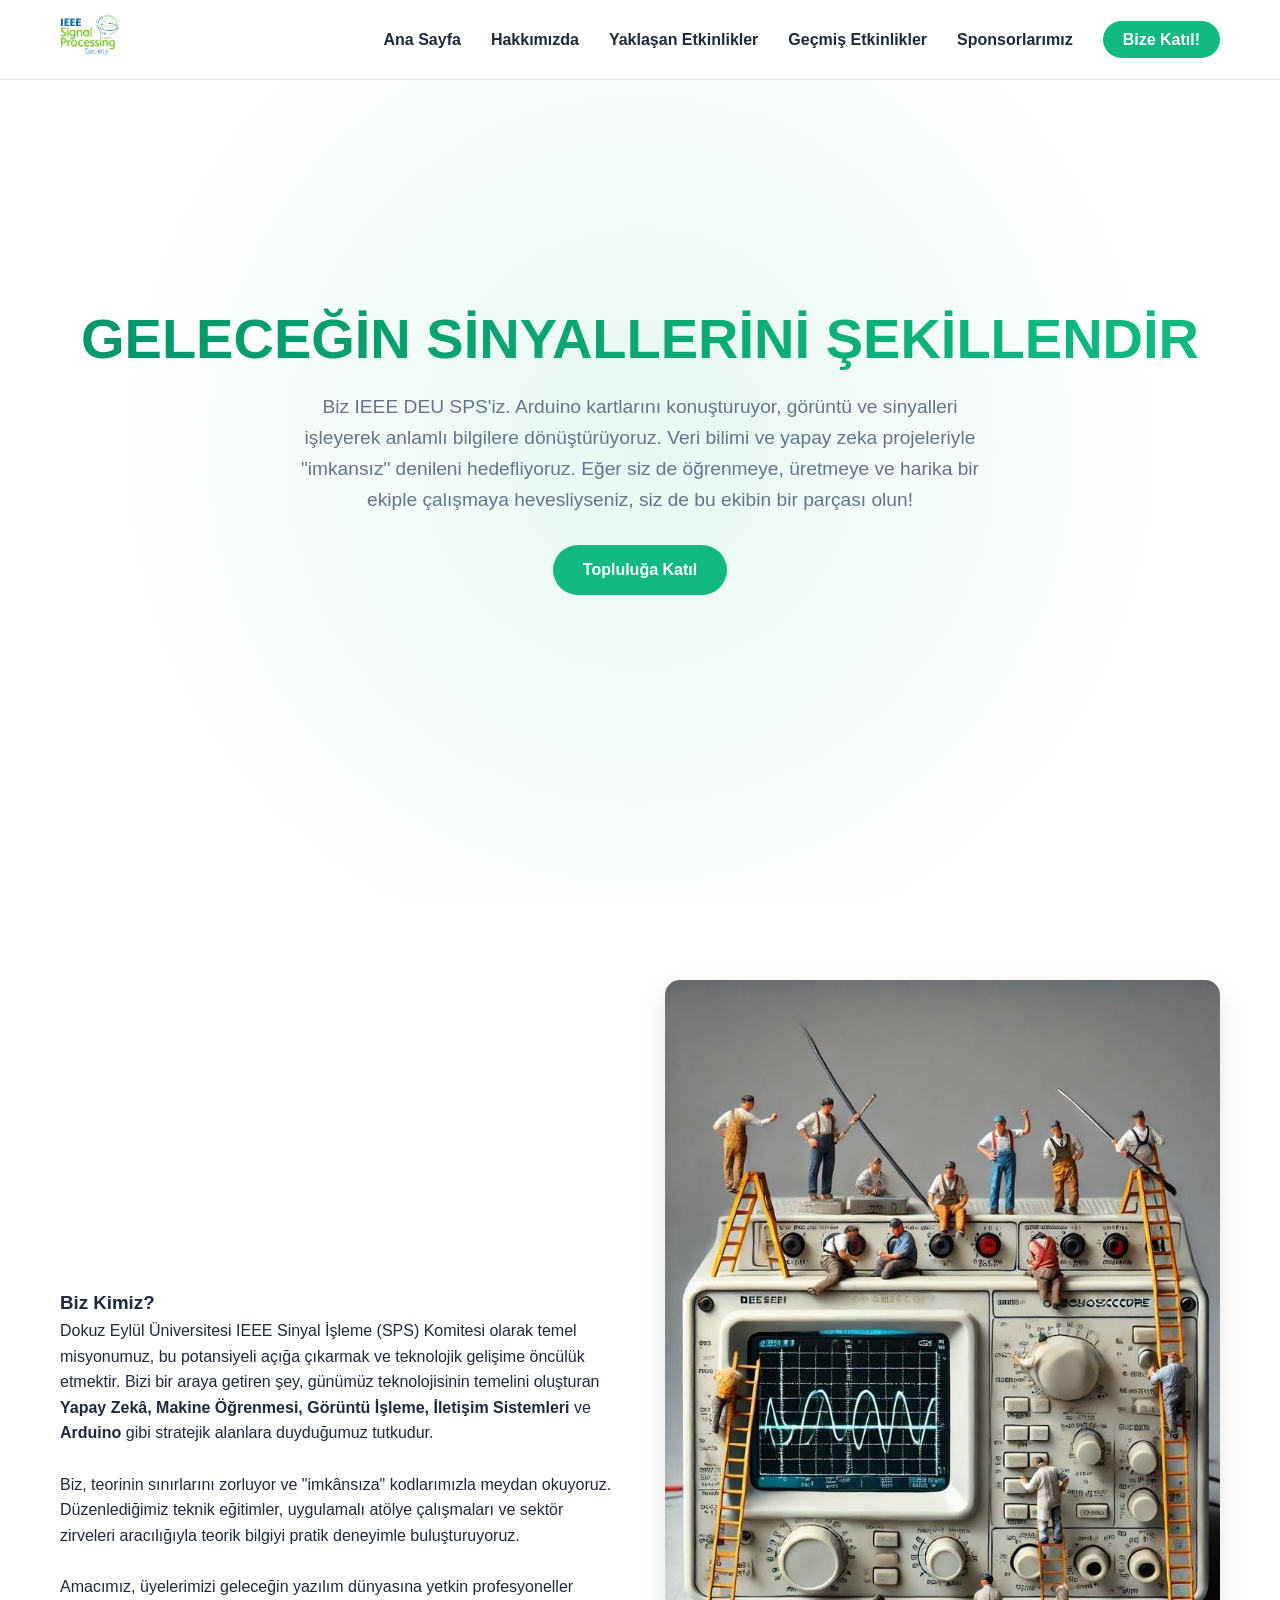
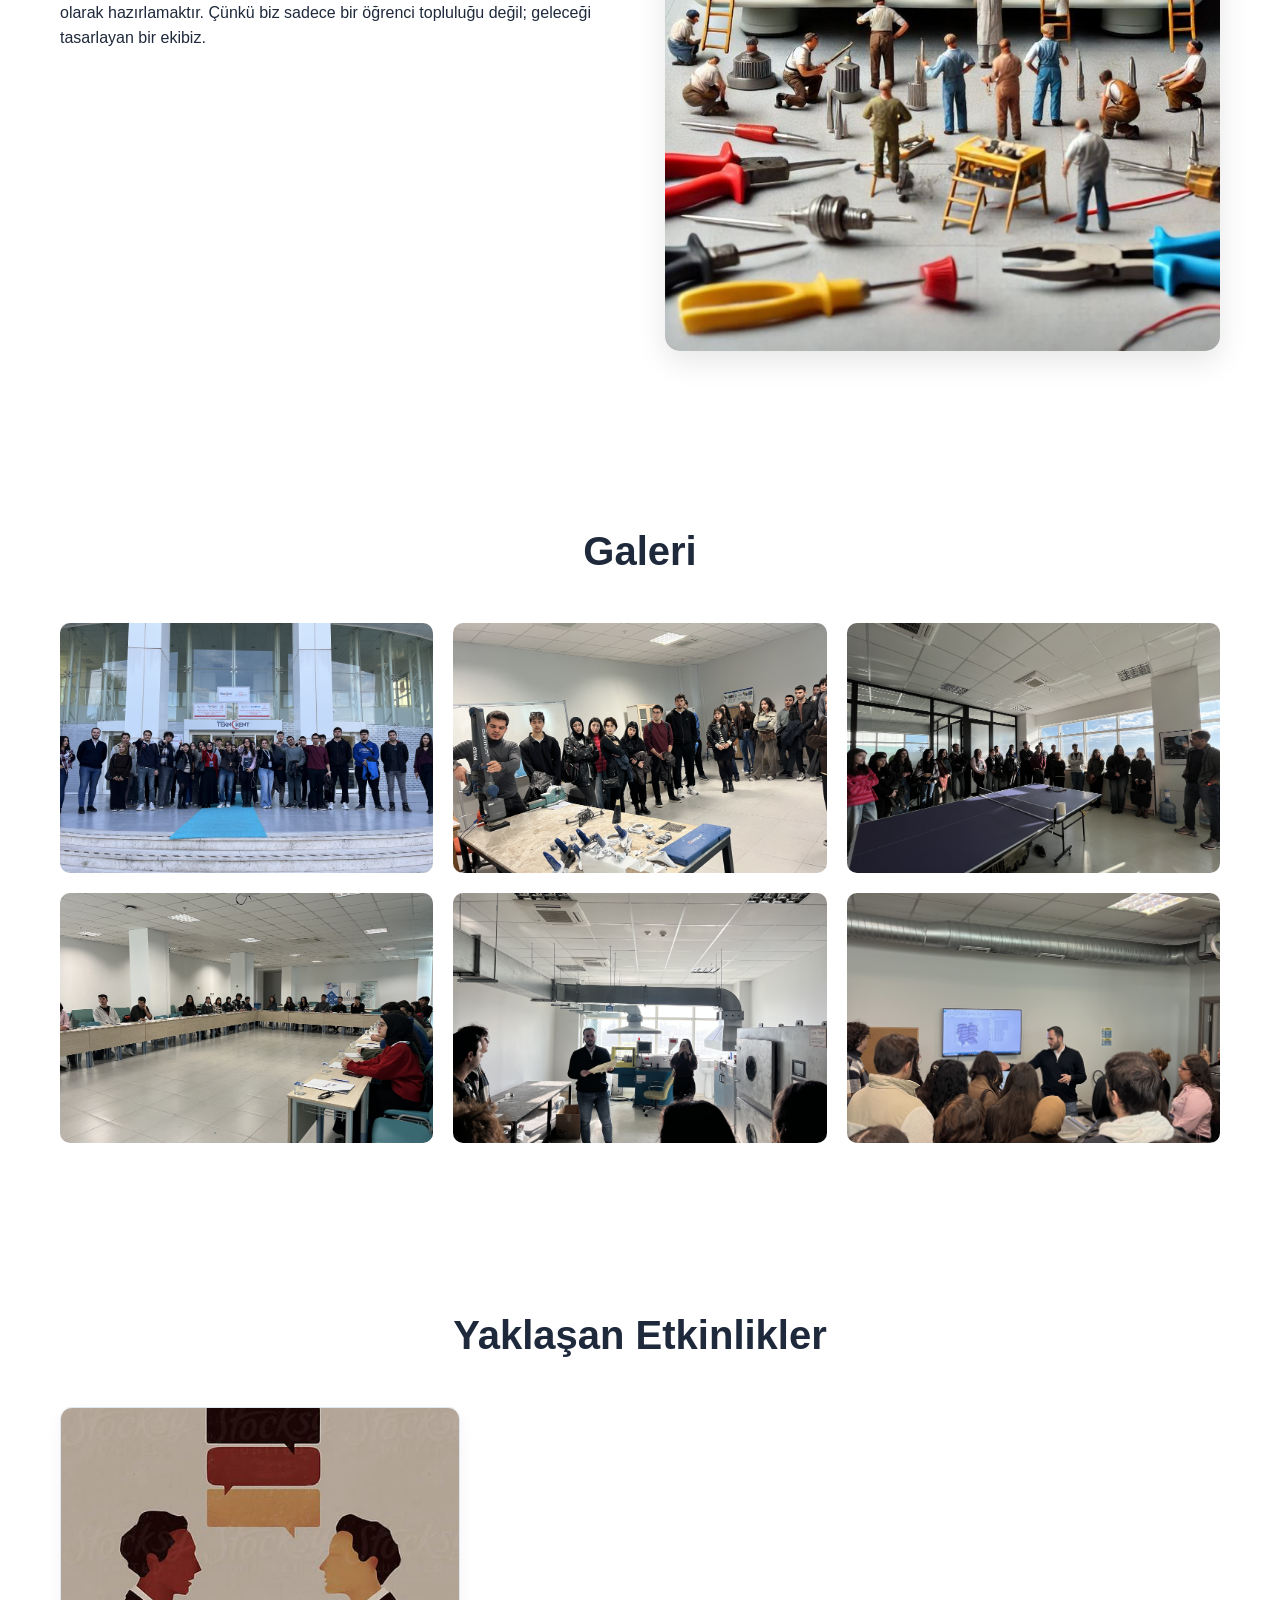
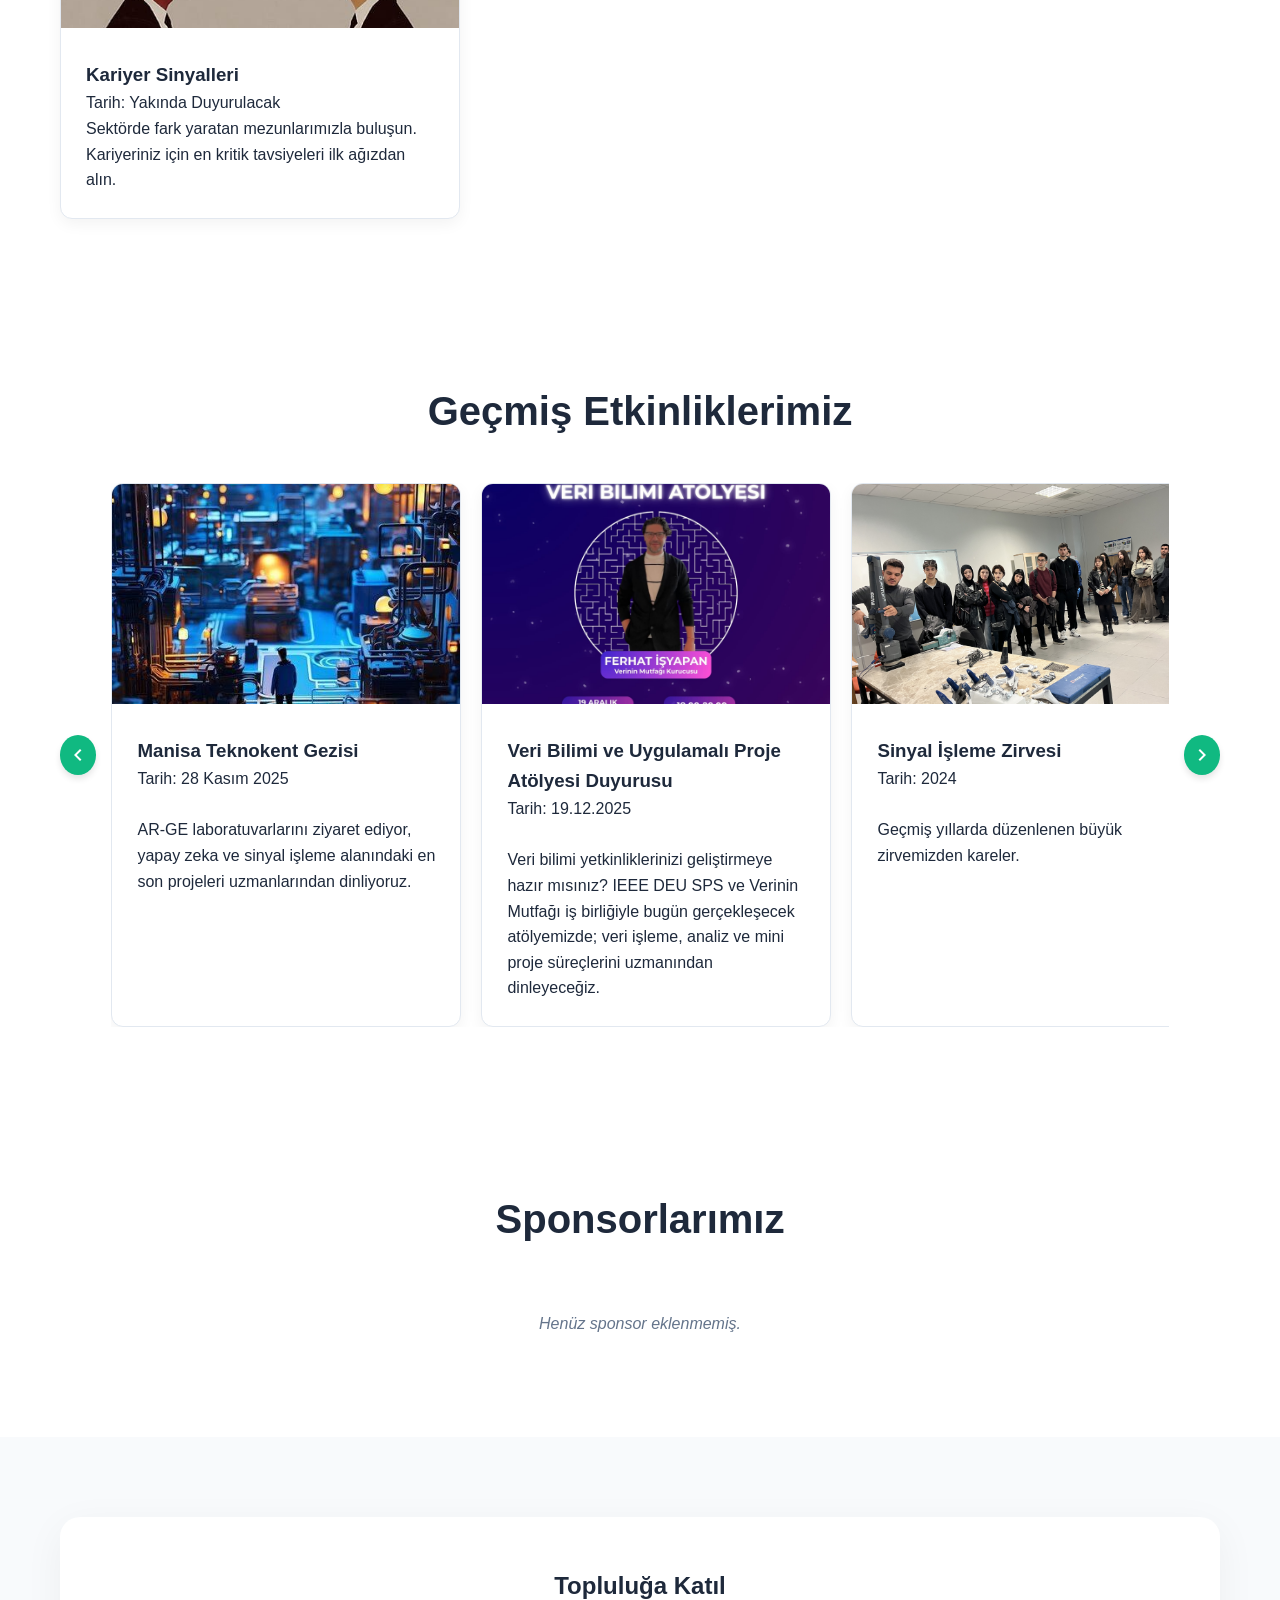
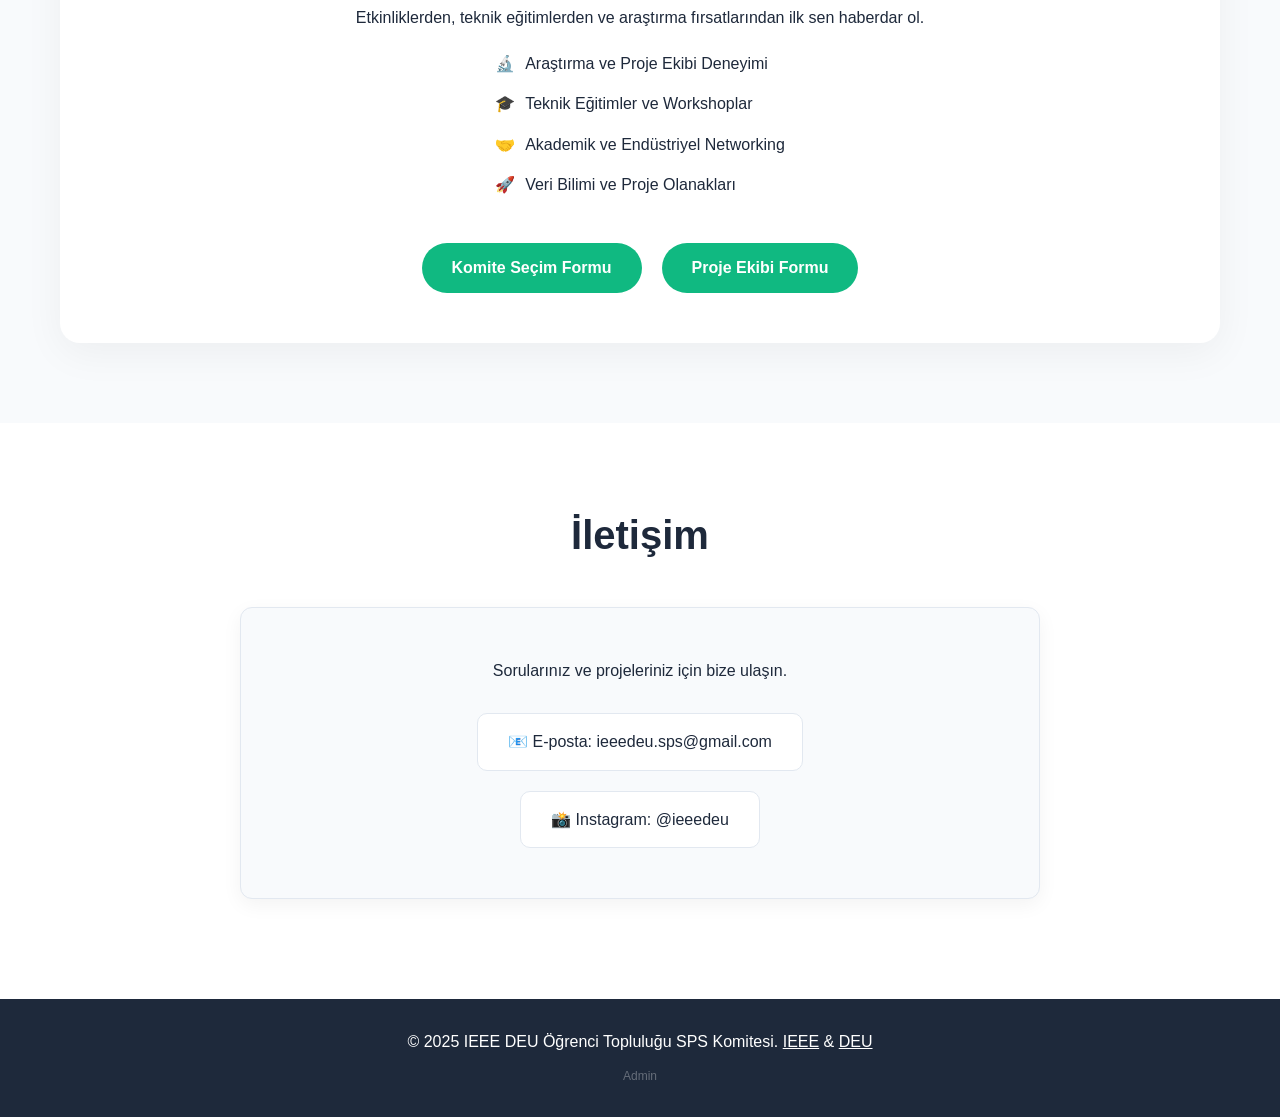
==== commit 495f2dc4: "Decap CMS entegrasyonu ve dinamik veri yapısı eklendi" ====
--- a/index.html
+++ b/index.html
@@ -5,16 +5,17 @@
     <meta charset="UTF-8">
     <meta name="viewport" content="width=device-width, initial-scale=1.0">
     <title>SPS DEU ANASAYFA || Teknoloji ve Gelecek</title>
-    <link rel="icon" type="image/png" href="logosps.png">
+    <link rel="icon" type="image/png" href="assets/images/logosps.png">
     <link rel="stylesheet" href="style.css">
     <link href="https://fonts.googleapis.com/icon?family=Material+Icons" rel="stylesheet">
+    <script src="https://identity.netlify.com/v1/netlify-identity-widget.js"></script>
 </head>
 
 <body>
 
     <nav class="navbar">
         <div class="container">
-            <a href="#" class="logo"><img src="logosps.png" alt="SPS DEU Logo"></a>
+            <a href="#" class="logo"><img src="assets/images/logosps.png" alt="SPS DEU Logo"></a>
 
             <div class="hamburger">
                 <div class="bar"></div>
@@ -61,7 +62,7 @@
                             Çünkü biz sadece bir öğrenci topluluğu değil; geleceği tasarlayan bir ekibiz.</p>
                     </div>
                     <div class="about-img">
-                        <img src="indir.jpeg" alt="SPS DEU Ekibi">
+                        <img src="assets/images/indir.jpeg" alt="SPS DEU Ekibi">
                     </div>
                 </div>
             </div>
@@ -70,13 +71,8 @@
         <section id="galeri">
             <div class="container">
                 <h2 class="section-title">Galeri</h2>
-                <div class="gallery-grid">
-                    <img src="3825.jpg" alt="Etkinlik 1" class="gallery-img">
-                    <img src="3811.jpg" alt="Etkinlik 2" class="gallery-img">
-                    <img src="3761.jpg" alt="Etkinlik 3" class="gallery-img">
-                    <img src="3732.jpg" alt="Etkinlik 4" class="gallery-img">
-                    <img src="3787.HEIC.jpg" alt="Etkinlik 5" class="gallery-img">
-                    <img src="3780.jpg" alt="Etkinlik 6" class="gallery-img">
+                <div class="gallery-grid" id="gallery-container">
+                    <!-- JS ile doldurulacak -->
                 </div>
             </div>
         </section>
@@ -90,17 +86,8 @@
         <section id="upcoming-events">
             <div class="container">
                 <h2 class="section-title">Yaklaşan Etkinlikler</h2>
-                <div class="event-grid">
-                    <!-- Example Upcoming Event -->
-                    <div class="event-card">
-                        <img src="Stocksy.jpeg" alt="Kariyer Sinyalleri">
-                        <div class="event-card-content">
-                            <h3>Kariyer Sinyalleri</h3>
-                            <p>Tarih: Yakında Duyurulacak</p>
-                            <p>Sektörde fark yaratan mezunlarımızla buluşun. Kariyeriniz için en kritik tavsiyeleri ilk
-                                ağızdan alın.</p>
-                        </div>
-                    </div>
+                <div class="event-grid" id="upcoming-events-container">
+                    <!-- JS ile doldurulacak -->
                 </div>
             </div>
         </section>
@@ -111,45 +98,8 @@
                 <div class="slider-wrapper">
                     <button class="slider-btn prev-btn"><i class="material-icons">chevron_left</i></button>
                     <div class="slider-container">
-                        <div class="slider-track">
-                            <div class="event-card">
-                                <img src="ffg.jpeg" alt="Manisa Teknokent">
-                                <div class="event-card-content">
-                                    <h3>Manisa Teknokent Gezisi</h3>
-                                    <p>Tarih: 28 Kasım 2025</p><br>
-                                    <p>AR-GE laboratuvarlarını ziyaret ediyor, yapay zeka ve sinyal işleme alanındaki en
-                                        son
-                                        projeleri uzmanlarından dinliyoruz.</p>
-                                </div>
-                            </div>
-                            <div class="event-card">
-                                <img src="veribilimi.jpeg" alt="R ve Python">
-                                <div class="event-card-content">
-                                    <h3>Veri Bilimi ve Uygulamalı Proje Atölyesi Duyurusu</h3>
-                                    <p>Tarih: 19.12.2025</p><br>
-                                    <p>Veri bilimi yetkinliklerinizi geliştirmeye hazır mısınız? IEEE DEU SPS ve Verinin
-                                        Mutfağı
-                                        iş birliğiyle bugün gerçekleşecek atölyemizde; veri işleme, analiz ve mini proje
-                                        süreçlerini uzmanından dinleyeceğiz.</p>
-                                </div>
-                            </div>
-                            <!-- More past events can be added here -->
-                            <div class="event-card">
-                                <img src="3811.jpg" alt="Eski Etkinlik">
-                                <div class="event-card-content">
-                                    <h3>Sinyal İşleme Zirvesi</h3>
-                                    <p>Tarih: 2024</p><br>
-                                    <p>Geçmiş yıllarda düzenlenen büyük zirvemizden kareler.</p>
-                                </div>
-                            </div>
-                            <div class="event-card">
-                                <img src="3825.jpg" alt="Eski Etkinlik 2">
-                                <div class="event-card-content">
-                                    <h3>Tanışma Toplantısı</h3>
-                                    <p>Tarih: 2024</p><br>
-                                    <p>Yeni üyelerimizle kaynaşma etkinliği.</p>
-                                </div>
-                            </div>
+                        <div class="slider-track" id="past-events-container">
+                            <!-- JS ile doldurulacak -->
                         </div>
                     </div>
                     <button class="slider-btn next-btn"><i class="material-icons">chevron_right</i></button>
@@ -160,11 +110,8 @@
         <section id="sponsorlar">
             <div class="container">
                 <h2 class="section-title">Sponsorlarımız</h2>
-                <div class="sponsor-grid">
-                    <div class="sponsor-item"><img src="" alt=""></div>
-                    <div class="sponsor-item"><img src="" alt=""></div>
-                    <div class="sponsor-item"><img src="d" alt=""></div>
-                    <div class="sponsor-item"><img src="" alt=""></div>
+                <div class="sponsor-grid" id="sponsors-container">
+                    <!-- JS ile doldurulacak -->
                 </div>
             </div>
         </section>
@@ -215,10 +162,18 @@
             <p>&copy; 2025 IEEE DEU Öğrenci Topluluğu SPS Komitesi. <a href="https://www.ieee.org" target="_blank"
                     style="color:white;">IEEE</a> & <a href="https://www.deu.edu.tr" target="_blank"
                     style="color:white;">DEU</a></p>
+            <a href="admin/" class="footer-admin-link">Admin</a>
         </div>
     </footer>
 
     <script src="script.js" defer></script>
+    <script>
+        if (window.netlifyIdentity) {
+            window.netlifyIdentity.on('login', function () {
+                window.location.href = '/admin/';
+            });
+        }
+    </script>
 </body>
 
 </html>
--- a/style.css
+++ b/style.css
@@ -244,6 +244,18 @@
     transform: scale(1.1);
 }
 
+.sponsor-item a {
+    display: block;
+    text-decoration: none;
+}
+
+.sponsor-placeholder {
+    grid-column: 1 / -1;
+    color: var(--text-muted);
+    font-style: italic;
+    padding: 20px;
+}
+
 /* --- LIGHTBOX --- */
 .lightbox {
     display: none;
@@ -460,6 +472,19 @@
     padding: 30px;
     background: var(--text-dark);
     color: white;
+}
+
+.footer-admin-link {
+    display: inline-block;
+    margin-top: 12px;
+    font-size: 0.75rem;
+    color: rgba(255, 255, 255, 0.45);
+    text-decoration: none;
+    opacity: 0.7;
+}
+
+.footer-admin-link:hover {
+    color: rgba(255, 255, 255, 0.7);
 }
 
 /* --- MOBİL DÜZELTME --- */
